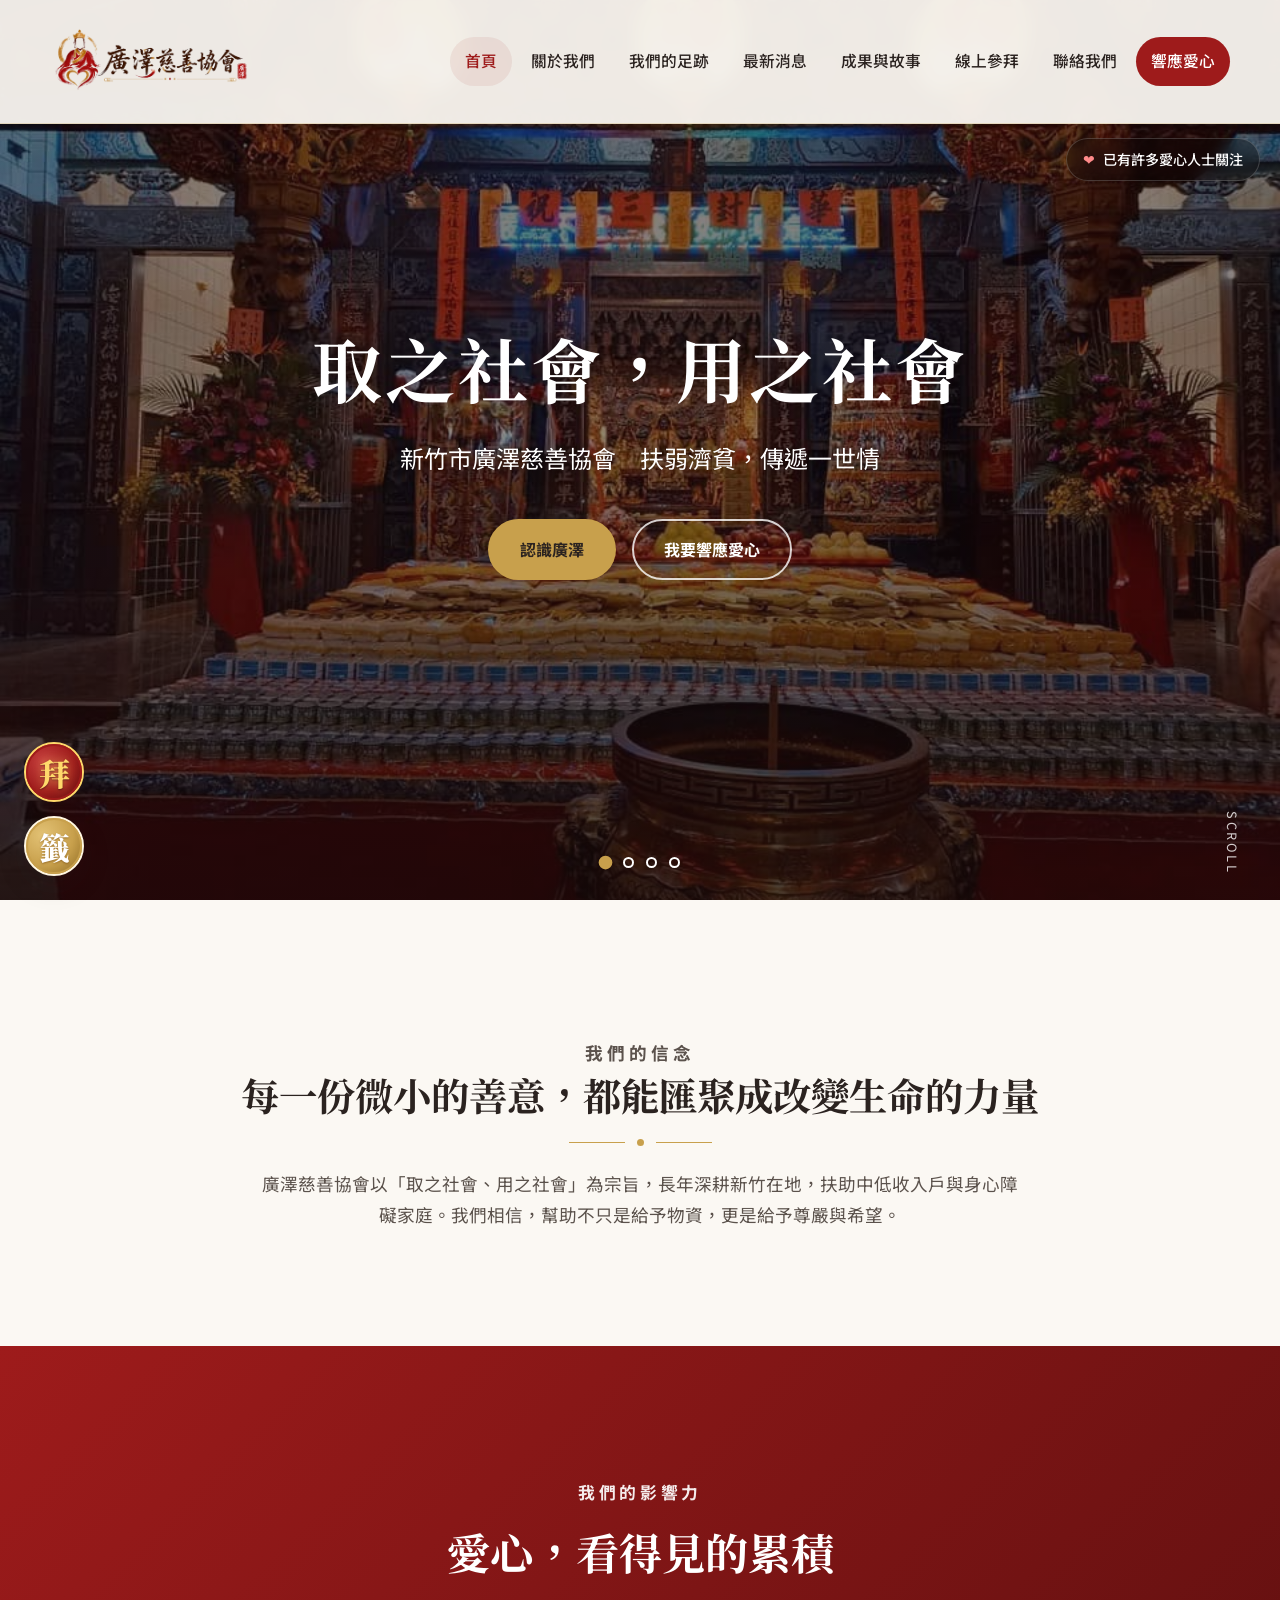
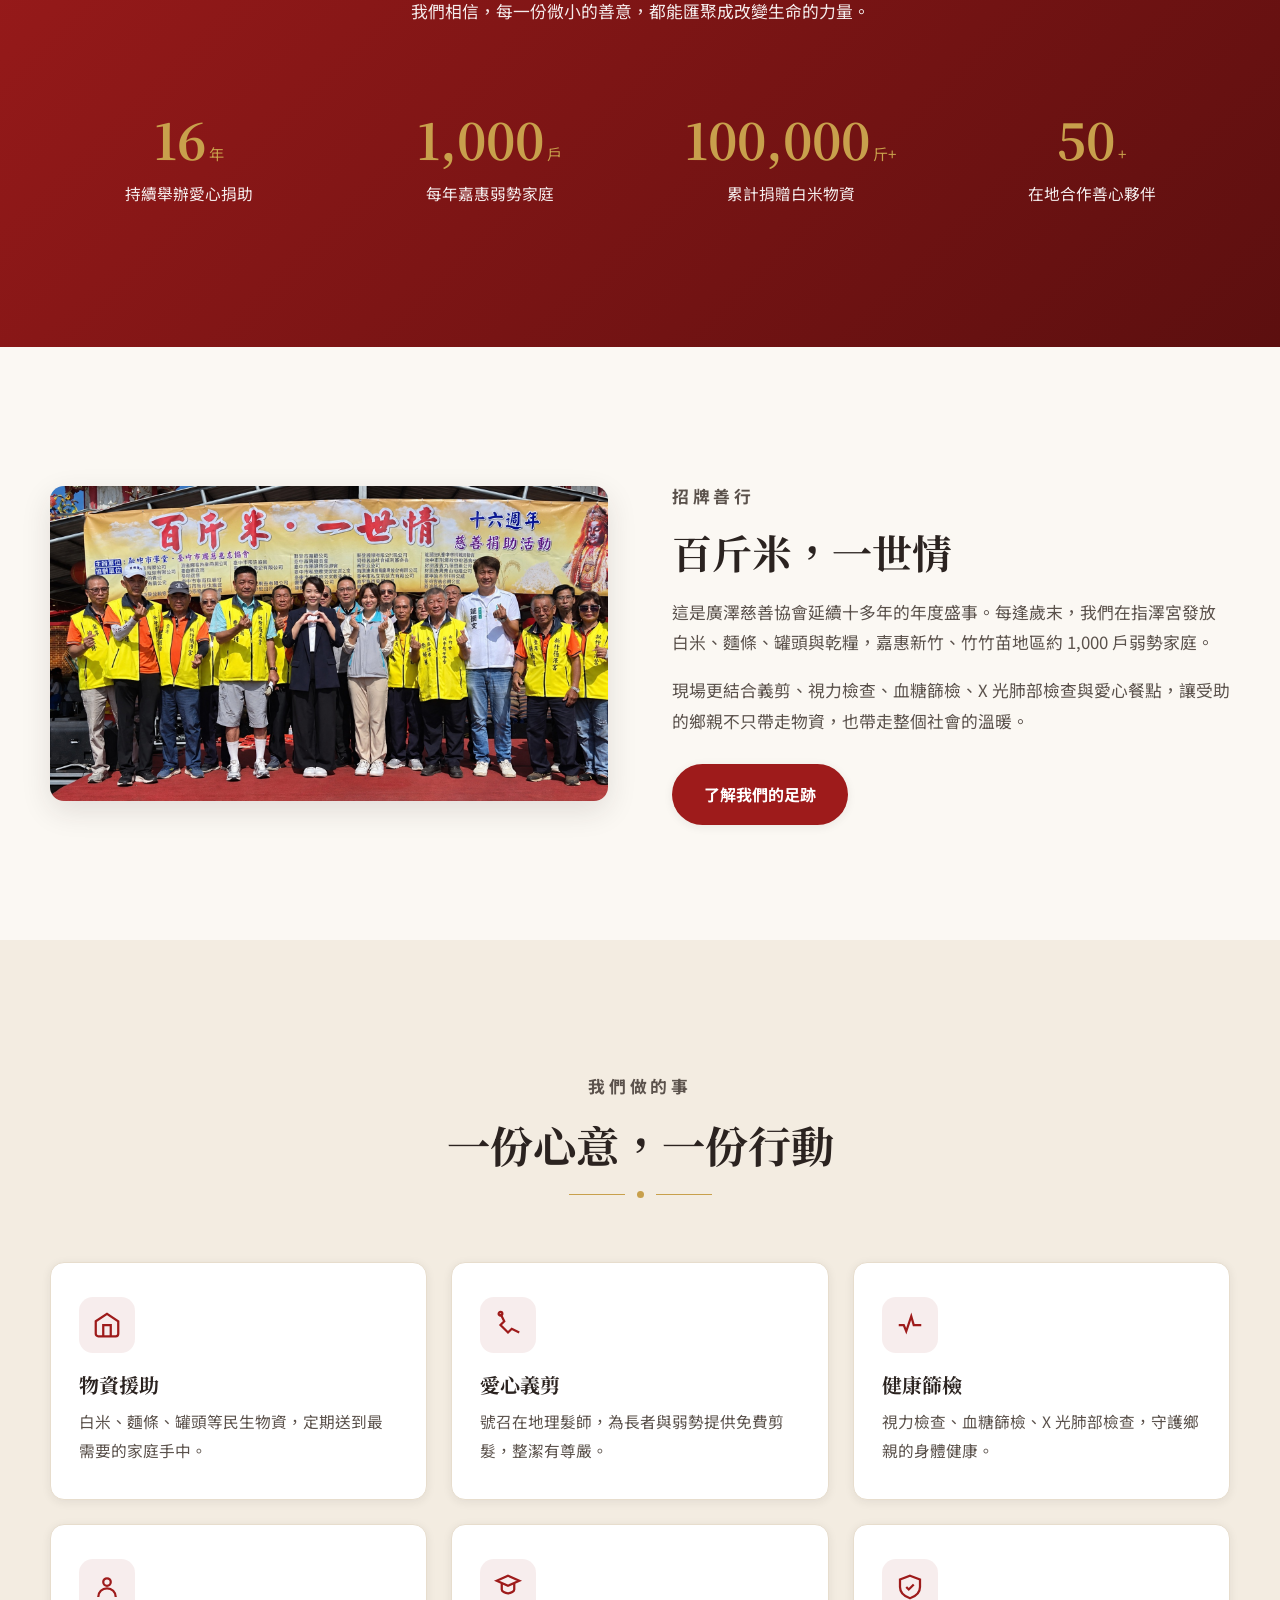
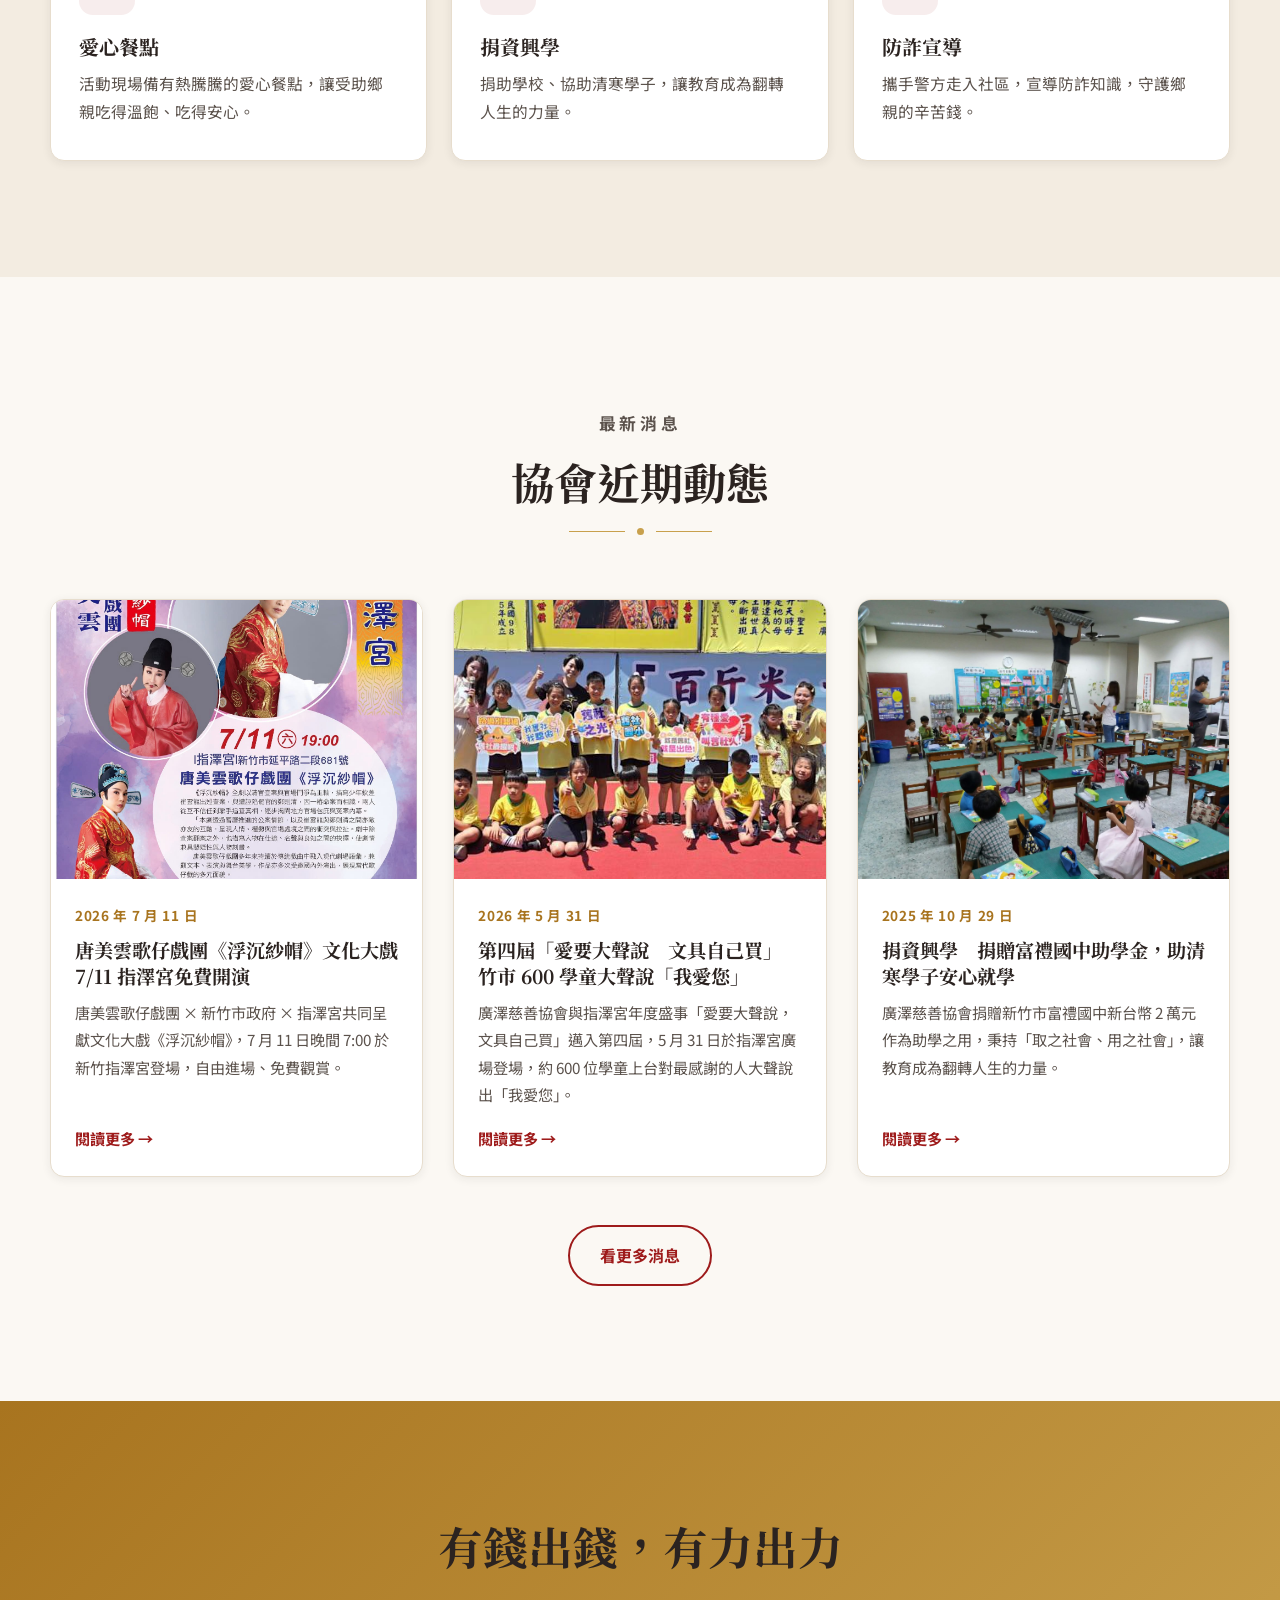
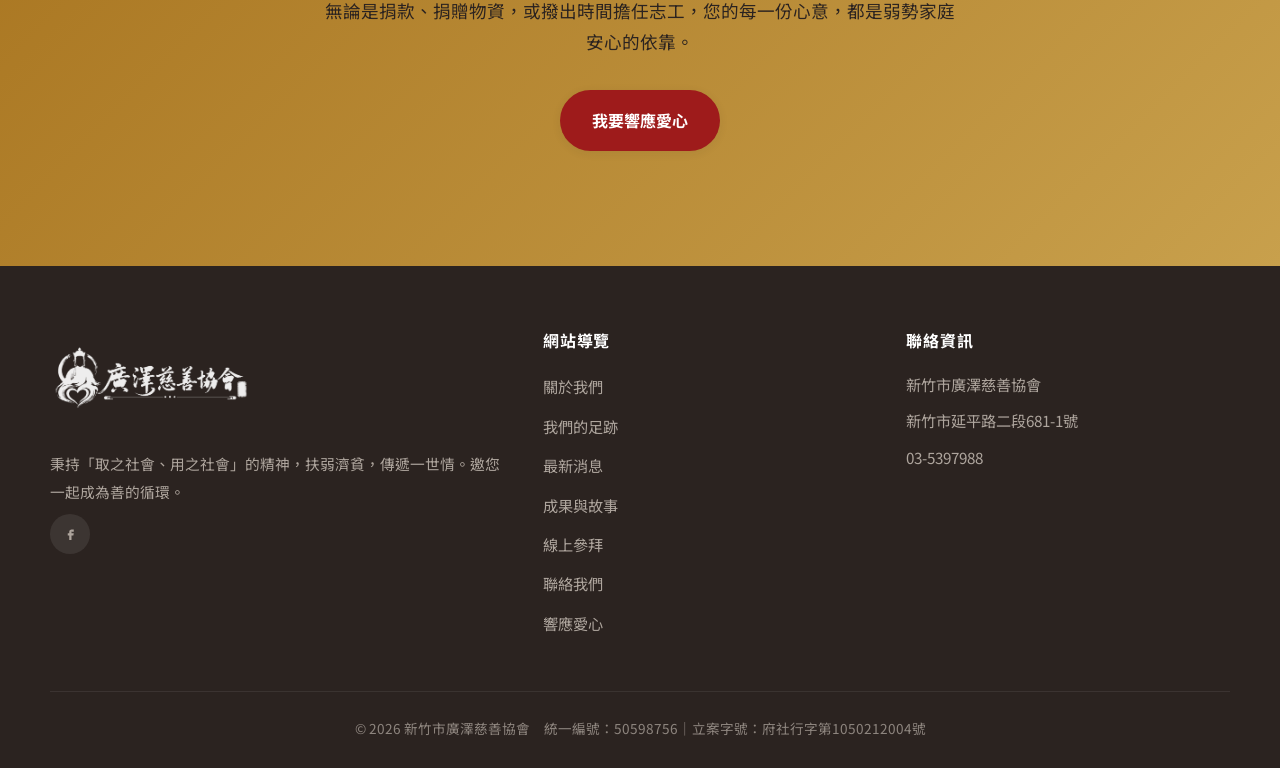
==== public/index.html @ 051241bd "build: cache-bust styles.css across all pages Append ?v=20260602b to force browsers to fetch fresh C" ====
<!DOCTYPE html>
<html lang="zh-Hant">
<head>
  <meta charset="UTF-8" />
  <meta name="viewport" content="width=device-width, initial-scale=1" />
  <title>新竹市廣澤慈善協會｜取之社會，用之社會</title>
  <meta name="description" content="新竹市廣澤慈善協會秉持「取之社會、用之社會」精神，連續多年舉辦「百斤米一世情」愛心捐助，扶弱濟貧，每年嘉惠竹竹苗約 1,000 戶弱勢家庭。" />
  <meta property="og:title" content="新竹市廣澤慈善協會" />
  <meta property="og:description" content="取之社會，用之社會。扶弱濟貧，傳遞一世情。" />
  <meta property="og:type" content="website" />
  <link rel="preconnect" href="https://fonts.googleapis.com" />
  <link rel="preconnect" href="https://fonts.gstatic.com" crossorigin />
  <link href="https://fonts.googleapis.com/css2?family=Noto+Sans+TC:wght@400;500;700&family=Noto+Serif+TC:wght@500;700;900&display=swap" rel="stylesheet" />
  <link rel="stylesheet" href="assets/css/styles.css?v=20260602b" />
  <link rel="icon" href="assets/img/logo.jpg" />
</head>
<body class="has-hero">
  <header id="site-header"></header>

  <!-- Hero carousel -->
  <section class="hero">
    <div class="hero__slides" id="hero-slides"></div>
    <div class="hero__content" id="hero-content">
      <h1>取之社會，用之社會</h1>
      <p>新竹市廣澤慈善協會　扶弱濟貧，傳遞一世情</p>
      <div class="hero__actions">
        <a class="btn btn--gold" href="about.html">認識廣澤</a>
        <a class="btn btn--ghost" href="get-involved.html">我要響應愛心</a>
      </div>
    </div>
    <div class="hero__dots" id="hero-dots"></div>
    <div class="hero__scroll">SCROLL</div>
    <div class="hero__visitor" id="hero-visitor" hidden>
      <span class="hero__visitor__icon">❤</span>
      <span id="hero-visitor-text">已有許多愛心人士關注</span>
    </div>
  </section>

  <!-- Upcoming events (auto-hidden when none) -->
  <section class="section section--cream2" id="events-section" style="display:none">
    <div class="container">
      <div class="section__head">
        <p class="eyebrow">活動預告</p>
        <h2>即將舉辦的活動</h2>
        <div class="divider"><span></span></div>
      </div>
      <div class="events-grid" id="events-list"></div>
    </div>
  </section>

  <!-- Mission -->
  <section class="section mission">
    <div class="container">
      <p class="eyebrow reveal">我們的信念</p>
      <h2 class="reveal">每一份微小的善意，都能匯聚成改變生命的力量</h2>
      <div class="divider reveal"><span></span></div>
      <p class="reveal">廣澤慈善協會以「取之社會、用之社會」為宗旨，長年深耕新竹在地，扶助中低收入戶與身心障礙家庭。我們相信，幫助不只是給予物資，更是給予尊嚴與希望。</p>
    </div>
  </section>

  <!-- Impact -->
  <section class="section impact">
    <div class="container">
      <div class="section__head">
        <p class="eyebrow">我們的影響力</p>
        <h2>愛心，看得見的累積</h2>
        <p id="impact-intro"></p>
      </div>
      <div class="stats-grid" id="impact-stats"></div>
    </div>
  </section>

  <!-- Feature: rice -->
  <section class="section">
    <div class="container">
      <div class="feature">
        <div class="feature__media reveal"><img src="assets/img/rice-cover.jpg" alt="百斤米一世情十六週年全體合影" /></div>
        <div class="feature__body reveal">
          <p class="eyebrow">招牌善行</p>
          <h2>百斤米，一世情</h2>
          <p>這是廣澤慈善協會延續十多年的年度盛事。每逢歲末，我們在指澤宮發放白米、麵條、罐頭與乾糧，嘉惠新竹、竹竹苗地區約 1,000 戶弱勢家庭。</p>
          <p>現場更結合義剪、視力檢查、血糖篩檢、X 光肺部檢查與愛心餐點，讓受助的鄉親不只帶走物資，也帶走整個社會的溫暖。</p>
          <a class="btn btn--primary" href="services.html">了解我們的足跡</a>
        </div>
      </div>
    </div>
  </section>

  <!-- Services -->
  <section class="section section--cream2">
    <div class="container">
      <div class="section__head">
        <p class="eyebrow">我們做的事</p>
        <h2>一份心意，一份行動</h2>
        <div class="divider"><span></span></div>
      </div>
      <div class="cards">
        <div class="card reveal">
          <div class="card__icon"><svg viewBox="0 0 24 24" fill="none" stroke="currentColor" stroke-width="1.8"><path d="M3 9l9-6 9 6v10a2 2 0 01-2 2H5a2 2 0 01-2-2z"/><path d="M9 21V12h6v9"/></svg></div>
          <h3>物資援助</h3>
          <p>白米、麵條、罐頭等民生物資，定期送到最需要的家庭手中。</p>
        </div>
        <div class="card reveal">
          <div class="card__icon"><svg viewBox="0 0 24 24" fill="none" stroke="currentColor" stroke-width="1.8"><path d="M6 3l3 6-3 3 6 6 3-3 6 3"/><circle cx="6" cy="3" r="1.5"/></svg></div>
          <h3>愛心義剪</h3>
          <p>號召在地理髮師，為長者與弱勢提供免費剪髮，整潔有尊嚴。</p>
        </div>
        <div class="card reveal">
          <div class="card__icon"><svg viewBox="0 0 24 24" fill="none" stroke="currentColor" stroke-width="1.8"><path d="M3 12h4l2 5 4-12 2 7h6"/></svg></div>
          <h3>健康篩檢</h3>
          <p>視力檢查、血糖篩檢、X 光肺部檢查，守護鄉親的身體健康。</p>
        </div>
        <div class="card reveal">
          <div class="card__icon"><svg viewBox="0 0 24 24" fill="none" stroke="currentColor" stroke-width="1.8"><circle cx="12" cy="8" r="3"/><path d="M5 20a7 7 0 0114 0"/></svg></div>
          <h3>愛心餐點</h3>
          <p>活動現場備有熱騰騰的愛心餐點，讓受助鄉親吃得溫飽、吃得安心。</p>
        </div>
        <div class="card reveal">
          <div class="card__icon"><svg viewBox="0 0 24 24" fill="none" stroke="currentColor" stroke-width="1.8"><path d="M3 7l9-4 9 4-9 4z"/><path d="M7 9v5c0 1.5 2.5 3 5 3s5-1.5 5-3V9"/></svg></div>
          <h3>捐資興學</h3>
          <p>捐助學校、協助清寒學子，讓教育成為翻轉人生的力量。</p>
        </div>
        <div class="card reveal">
          <div class="card__icon"><svg viewBox="0 0 24 24" fill="none" stroke="currentColor" stroke-width="1.8"><path d="M12 3l8 3v6c0 5-3.5 7.5-8 9-4.5-1.5-8-4-8-9V6z"/><path d="M9 12l2 2 4-4"/></svg></div>
          <h3>防詐宣導</h3>
          <p>攜手警方走入社區，宣導防詐知識，守護鄉親的辛苦錢。</p>
        </div>
      </div>
    </div>
  </section>

  <!-- Latest news -->
  <section class="section">
    <div class="container">
      <div class="section__head">
        <p class="eyebrow">最新消息</p>
        <h2>協會近期動態</h2>
        <div class="divider"><span></span></div>
      </div>
      <div class="news-grid" id="home-news"></div>
      <div style="text-align:center; margin-top:48px">
        <a class="btn btn--outline" href="news.html">看更多消息</a>
      </div>
    </div>
  </section>

  <!-- CTA -->
  <section class="section cta">
    <div class="container">
      <h2>有錢出錢，有力出力</h2>
      <p>無論是捐款、捐贈物資，或撥出時間擔任志工，您的每一份心意，都是弱勢家庭安心的依靠。</p>
      <a class="btn btn--primary" href="get-involved.html">我要響應愛心</a>
    </div>
  </section>

  <footer id="site-footer"></footer>
  <button class="to-top" aria-label="回到頂端">↑</button>
  <script src="assets/js/main.js"></script>
</body>
</html>
---- public/assets/css/styles.css ----
/* =========================================================
   新竹市廣澤慈善協會 — 全站樣式
   品牌色：朱紅 / 古金 / 墨黑 / 暖米白
   風格參考：charity: water（大圖、留白、強敘事、醒目 CTA）
   ========================================================= */

:root {
  --red: #9e1b1b;
  --red-dark: #7a1414;
  --red-deep: #5c0f0f;
  --gold: #c8a04c;
  --gold-dark: #a8741f;
  --ink: #2b2320;
  --ink-soft: #5b524c;
  --cream: #fbf8f3;
  --cream-2: #f3ece1;
  --white: #ffffff;
  --line: #e7ddcd;

  --shadow-sm: 0 2px 10px rgba(43, 35, 32, 0.08);
  --shadow-md: 0 10px 30px rgba(43, 35, 32, 0.12);
  --shadow-lg: 0 24px 60px rgba(43, 35, 32, 0.18);

  --serif: "Noto Serif TC", "Songti TC", serif;
  --sans: "Noto Sans TC", "PingFang TC", "Microsoft JhengHei", sans-serif;

  --maxw: 1180px;
  --radius: 14px;
  --nav-h: 124px;
}

/* ---------- Reset ---------- */
*, *::before, *::after { box-sizing: border-box; margin: 0; padding: 0; }
html { scroll-behavior: smooth; }
body {
  font-family: var(--sans);
  color: var(--ink);
  background: var(--cream);
  line-height: 1.8;
  -webkit-font-smoothing: antialiased;
  overflow-x: hidden;
}
img { max-width: 100%; display: block; }
a { color: inherit; text-decoration: none; }
ul { list-style: none; }
h1, h2, h3, h4 { font-family: var(--serif); font-weight: 700; line-height: 1.35; color: var(--ink); }
/* Force CJK bold to stay in Noto Sans TC family (avoid Windows fallback to MS JhengHei Bold) */
strong, b { font-family: inherit; font-weight: 700; }

/* ---------- Layout ---------- */
.container { width: min(100% - 48px, var(--maxw)); margin-inline: auto; }
.section { padding: clamp(64px, 9vw, 120px) 0; }
.section--cream2 { background: var(--cream-2); }
.section__head { text-align: center; max-width: 720px; margin: 0 auto clamp(40px, 6vw, 64px); }
.eyebrow {
  font-family: var(--sans);
  color: var(--red);
  font-weight: 700;
  letter-spacing: 0.22em;
  font-size: 0.82rem;
  margin-bottom: 14px;
}
.section__head h2 { font-size: clamp(1.8rem, 4vw, 2.7rem); }
.section__head p { color: var(--ink-soft); margin-top: 16px; font-size: 1.05rem; }

/* gold divider */
.divider { display: flex; align-items: center; justify-content: center; gap: 12px; margin: 18px auto 0; }
.divider::before, .divider::after { content: ""; height: 1px; width: 56px; background: var(--gold); }
.divider span { width: 7px; height: 7px; border-radius: 50%; background: var(--gold); }

/* ---------- Buttons ---------- */
.btn {
  display: inline-flex; align-items: center; gap: 8px;
  padding: 14px 30px; border-radius: 999px;
  font-family: var(--sans); font-weight: 700; font-size: 1rem;
  cursor: pointer; border: 2px solid transparent;
  transition: transform .2s ease, box-shadow .2s ease, background .2s ease, color .2s ease;
}
.btn--primary { background: var(--red); color: #fff; box-shadow: var(--shadow-sm); }
.btn--primary:hover { background: var(--red-dark); transform: translateY(-2px); box-shadow: var(--shadow-md); }
.btn--gold { background: var(--gold); color: var(--ink); }
.btn--gold:hover { background: var(--gold-dark); color: #fff; transform: translateY(-2px); }
.btn--ghost { background: transparent; color: #fff; border-color: rgba(255,255,255,.8); }
.btn--ghost:hover { background: #fff; color: var(--red); }
.btn--outline { background: transparent; color: var(--red); border-color: var(--red); }
.btn--outline:hover { background: var(--red); color: #fff; }

/* ---------- Header / Nav ---------- */
.header {
  position: fixed; inset: 0 0 auto 0; height: var(--nav-h); z-index: 1000;
  display: flex; align-items: center;
  background: rgba(251, 248, 243, .94);
  box-shadow: var(--shadow-sm);
  backdrop-filter: blur(8px);
  transition: box-shadow .3s ease;
  border-bottom: 1px solid rgba(200, 160, 76, .25);
}
.header__inner { width: min(100% - 48px, var(--maxw)); margin-inline: auto; display: flex; align-items: center; justify-content: space-between; }
.brand { display: flex; align-items: center; }
.brand img { height: 100px; width: auto; display: block; }

.nav { display: flex; align-items: center; gap: 4px; }
.nav a { padding: 10px 15px; border-radius: 999px; font-weight: 500; font-size: .98rem; color: var(--ink); transition: color .2s, background .2s; }
.nav a:hover, .nav a.active { color: var(--red); background: rgba(158,27,27,.08); }
.nav a.nav__cta { background: var(--red); color: #fff !important; }
.nav a.nav__cta:hover { background: var(--red-dark); }

.nav-toggle { display: none; flex-direction: column; gap: 5px; background: none; border: 0; cursor: pointer; padding: 8px; z-index: 1100; }
.nav-toggle span { width: 26px; height: 2px; background: var(--ink); border-radius: 2px; transition: .3s; }

/* ---------- Hero Carousel ---------- */
.hero { position: relative; height: 100vh; min-height: 600px; overflow: hidden; }
.hero__slides { position: absolute; inset: 0; }
.hero__slide {
  position: absolute; inset: 0; opacity: 0;
  background-size: cover; background-position: center;
  transition: opacity 1.4s ease, transform 7s ease;
  transform: scale(1.08);
}
.hero__slide.is-active { opacity: 1; transform: scale(1); z-index: 1; }
.hero__slide::after { content: ""; position: absolute; inset: 0; background: linear-gradient(180deg, rgba(22,9,9,.58) 0%, rgba(22,9,9,.46) 45%, rgba(22,9,9,.78) 100%); }
.hero__content {
  position: relative; z-index: 2; height: 100%;
  display: flex; flex-direction: column; align-items: center; justify-content: center;
  text-align: center; color: #fff; padding: 0 24px;
}
.hero__content h1 { font-size: clamp(2.2rem, 6vw, 4.4rem); color: #fff; text-shadow: 0 2px 24px rgba(0,0,0,.4); letter-spacing: .04em; }
.hero__content p { font-size: clamp(1.05rem, 2.4vw, 1.5rem); margin-top: 20px; max-width: 760px; text-shadow: 0 2px 14px rgba(0,0,0,.5); }
.hero__actions { margin-top: 40px; display: flex; gap: 16px; flex-wrap: wrap; justify-content: center; }
.hero__dots { position: absolute; bottom: 32px; left: 50%; transform: translateX(-50%); z-index: 3; display: flex; gap: 12px; }
.hero__dots button { width: 11px; height: 11px; border-radius: 50%; border: 2px solid #fff; background: transparent; cursor: pointer; transition: .3s; padding: 0; }
.hero__dots button.is-active { background: var(--gold); border-color: var(--gold); transform: scale(1.25); }
.hero__scroll { position: absolute; bottom: 26px; right: 36px; z-index: 3; color: #fff; font-size: .8rem; letter-spacing: .2em; writing-mode: vertical-rl; opacity: .8; animation: bob 2s infinite; }
.hero__visitor { position: absolute; top: calc(var(--nav-h) + 14px); right: 20px; z-index: 3; display: inline-flex; align-items: center; gap: 8px; padding: 8px 16px; border-radius: 999px; background: rgba(0,0,0,.32); backdrop-filter: blur(8px); color: #fff; font-size: .88rem; font-weight: 500; border: 1px solid rgba(255,255,255,.18); animation: fadeInVisitor .6s ease both; }
.hero__visitor__icon { color: #ff8a8a; animation: pulseHeart 1.4s infinite; display: inline-block; }
@keyframes pulseHeart { 0%, 100% { transform: scale(1); } 50% { transform: scale(1.18); } }
@keyframes fadeInVisitor { from { opacity: 0; transform: translateY(-6px); } to { opacity: 1; transform: none; } }
@media (max-width: 600px) {
  .hero__visitor { top: calc(var(--nav-h) + 8px); right: 12px; font-size: .76rem; padding: 6px 12px; }
}
@keyframes bob { 0%,100%{ transform: translateY(0);} 50%{ transform: translateY(8px);} }

/* ---------- Mission strip ---------- */
.mission { text-align: center; }
.mission .seal { width: 64px; margin: 0 auto 24px; }
.mission h2 { font-size: clamp(1.6rem, 3.4vw, 2.4rem); }
.mission p { max-width: 760px; margin: 22px auto 0; color: var(--ink-soft); font-size: 1.1rem; }

/* ---------- Impact stats ---------- */
.impact { background: linear-gradient(135deg, var(--red) 0%, var(--red-deep) 100%); color: #fff; }
.impact .eyebrow { color: var(--gold); }
.impact .section__head h2, .impact .mission p { color: #fff; }
.impact .section__head p { color: rgba(255,255,255,.92); }
.stats-grid { display: grid; grid-template-columns: repeat(4, 1fr); gap: 24px; margin-top: 12px; }
.stat { text-align: center; padding: 24px 12px; }
.stat > div:first-child { white-space: nowrap; }
.stat__num { font-family: var(--serif); font-size: clamp(1.9rem, 4.2vw, 3.1rem); font-weight: 700; color: var(--gold); line-height: 1; }
.stat__unit { font-size: .95rem; color: var(--gold); margin-left: 3px; }
.stat__label { margin-top: 12px; font-size: .98rem; opacity: .92; }

/* ---------- Feature (rice) ---------- */
.feature { display: grid; grid-template-columns: 1fr 1fr; gap: clamp(32px, 5vw, 72px); align-items: center; }
.feature__media img { border-radius: var(--radius); box-shadow: var(--shadow-md); width: 100%; }
.feature__body h2 { font-size: clamp(1.7rem, 3.6vw, 2.5rem); }
.feature__body p { color: var(--ink-soft); margin-top: 18px; font-size: 1.05rem; }
.feature__body .btn { margin-top: 28px; }
.feature--reverse .feature__media { order: 2; }

/* ---------- Service cards ---------- */
.cards { display: grid; grid-template-columns: repeat(3, 1fr); gap: 24px; }
@media (max-width: 900px) { .cards { grid-template-columns: repeat(2, 1fr); } }
@media (max-width: 560px) { .cards { grid-template-columns: 1fr; } }
.card {
  background: #fff; border-radius: var(--radius); padding: 34px 28px;
  box-shadow: var(--shadow-sm); border: 1px solid var(--line);
  transition: transform .25s ease, box-shadow .25s ease;
}
.card:hover { transform: translateY(-6px); box-shadow: var(--shadow-md); }
.card__icon { width: 56px; height: 56px; border-radius: 14px; background: rgba(158,27,27,.08); color: var(--red); display: grid; place-items: center; margin-bottom: 18px; }
.card__icon svg { width: 30px; height: 30px; }
.card h3 { font-size: 1.25rem; }
.card p { color: var(--ink-soft); margin-top: 10px; font-size: .98rem; }

/* ---------- News cards ---------- */
.news-grid { display: grid; grid-template-columns: repeat(auto-fill, minmax(300px, 1fr)); gap: 30px; }
.news-card { background: #fff; border-radius: var(--radius); overflow: hidden; box-shadow: var(--shadow-sm); border: 1px solid var(--line); transition: transform .25s, box-shadow .25s; display: flex; flex-direction: column; }
.news-card:hover { transform: translateY(-6px); box-shadow: var(--shadow-md); }
.news-card__img { aspect-ratio: 4/3; overflow: hidden; }
.news-card__img img { width: 100%; height: 100%; object-fit: cover; transition: transform .5s; }
.news-card:hover .news-card__img img { transform: scale(1.06); }
.news-card__body { padding: 24px; display: flex; flex-direction: column; flex: 1; }
.news-card__date { color: var(--gold-dark); font-size: .85rem; font-weight: 700; letter-spacing: .05em; }
.news-card__body h3 { font-size: 1.2rem; margin: 10px 0; }
.news-card__body p { color: var(--ink-soft); font-size: .95rem; flex: 1; }
.news-card__more { color: var(--red); font-weight: 700; margin-top: 16px; font-size: .95rem; }

/* ---------- Story cards ---------- */
.story-grid { display: grid; grid-template-columns: repeat(auto-fit, minmax(300px, 1fr)); gap: 30px; }
.story { background: #fff; border-radius: var(--radius); overflow: hidden; box-shadow: var(--shadow-sm); border: 1px solid var(--line); }
.story img { width: 100%; aspect-ratio: 4/3; object-fit: cover; }
.story__body { padding: 30px; }
.story__quote { font-family: var(--serif); font-size: 1.3rem; color: var(--red); line-height: 1.7; }
.story__body h3 { margin: 16px 0 10px; font-size: 1.15rem; }
.story__body p { color: var(--ink-soft); font-size: .98rem; }

/* ---------- CTA band ---------- */
.cta {
  background: linear-gradient(135deg, var(--gold-dark), var(--gold));
  color: var(--ink); text-align: center;
}
.cta h2 { font-size: clamp(1.8rem, 4vw, 2.8rem); }
.cta p { max-width: 640px; margin: 18px auto 32px; font-size: 1.1rem; }
.cta .btn--primary { background: var(--red); }
.cta .btn--primary:hover { background: var(--red-deep); }

/* ---------- Page hero (inner pages) ---------- */
.page-hero { padding: calc(var(--nav-h) + 32px) 0 42px; background: linear-gradient(135deg, var(--red) 0%, var(--red-deep) 100%); color: #fff; text-align: center; }
.page-hero h1 { color: #fff; font-size: clamp(1.95rem, 4.6vw, 2.8rem); }
.page-hero p { margin-top: 12px; opacity: .9; max-width: 680px; margin-inline: auto; font-size: 1rem; }
.page-hero .eyebrow { color: var(--gold); }

/* ---------- Rich content ---------- */
.prose { max-width: 780px; margin: 0 auto; }
.prose p { margin-bottom: 1.3em; color: var(--ink-soft); font-size: 1.05rem; }
.prose h3 { margin: 1.6em 0 .6em; color: var(--red); }
.lead { font-size: 1.2rem !important; color: var(--ink) !important; }

/* ---------- Values / about ---------- */
.values { display: grid; grid-template-columns: repeat(auto-fit, minmax(220px, 1fr)); gap: 24px; }
.value { text-align: center; padding: 30px; }
.value__num { font-family: var(--serif); font-size: 2.4rem; color: var(--gold); }
.value h3 { margin: 12px 0 8px; }
.value p { color: var(--ink-soft); font-size: .96rem; }

/* ---------- Contact ---------- */
.contact-grid { display: grid; grid-template-columns: 1fr 1fr; gap: 40px; align-items: start; }
.contact-list li { display: flex; gap: 16px; padding: 18px 0; border-bottom: 1px solid var(--line); }
.contact-list .ico { color: var(--red); flex-shrink: 0; margin-top: 3px; }
.contact-list strong { display: block; font-size: .85rem; color: var(--ink-soft); font-weight: 500; }
.contact-list span, .contact-list a { font-size: 1.1rem; font-weight: 700; color: var(--ink); }
.map-wrap { border-radius: var(--radius); overflow: hidden; box-shadow: var(--shadow-md); }
.map-wrap iframe { width: 100%; height: 420px; border: 0; display: block; }

/* ---------- Footer ---------- */
.footer { background: var(--ink); color: #cfc6bd; padding: 64px 0 28px; }
.footer__grid { display: grid; grid-template-columns: 1.4fr 1fr 1fr; gap: 40px; }
.footer__brand img { height: 100px; filter: brightness(0) invert(1); opacity: .92; margin-bottom: 20px; }
.footer__brand p { font-size: .92rem; line-height: 1.9; opacity: .8; }
.footer h4 { color: #fff; font-family: var(--sans); font-size: 1rem; margin-bottom: 16px; letter-spacing: .05em; }
.footer a { display: block; padding: 6px 0; font-size: .95rem; opacity: .8; transition: opacity .2s, color .2s; }
.footer a:hover { opacity: 1; color: var(--gold); }
.footer__bottom { border-top: 1px solid rgba(255,255,255,.12); margin-top: 48px; padding-top: 24px; text-align: center; font-size: .85rem; opacity: .6; }
.social { display: flex; gap: 12px; margin-top: 8px; }
.social a { width: 40px; height: 40px; border-radius: 50%; background: rgba(255,255,255,.1); display: grid; place-items: center; padding: 0; }
.social a:hover { background: var(--gold); color: var(--ink); }

/* ---------- Reveal animation ---------- */
.reveal { opacity: 0; transform: translateY(28px); transition: opacity .7s ease, transform .7s ease; }
.reveal.is-visible { opacity: 1; transform: none; }

/* ---------- Back to top ---------- */
.to-top { position: fixed; right: 24px; bottom: 24px; width: 46px; height: 46px; border-radius: 50%; background: var(--red); color: #fff; display: grid; place-items: center; box-shadow: var(--shadow-md); opacity: 0; pointer-events: none; transition: opacity .3s, transform .3s; border: 0; cursor: pointer; z-index: 900; }
.to-top.show { opacity: 1; pointer-events: auto; }
.to-top:hover { background: var(--red-dark); transform: translateY(-3px); }

/* ---------- Worship page ---------- */
.worship { display: grid; grid-template-columns: minmax(280px, 1fr) 1fr; gap: clamp(36px, 6vw, 80px); align-items: start; }
.worship__deity { position: relative; display: grid; place-items: center; padding: 20px; }
.worship__halo {
  position: absolute; inset: 0;
  background: radial-gradient(circle at 50% 40%, rgba(255,210,140,.7), rgba(200,160,76,.2) 35%, rgba(200,160,76,0) 65%);
  filter: blur(20px); pointer-events: none;
  animation: haloBreathe 4s infinite ease-in-out;
}
@keyframes haloBreathe { 0%, 100% { opacity: .55; transform: scale(1); } 50% { opacity: 1; transform: scale(1.08); } }

/* 飄動的金色光點 */
.worship__sparkles { position: absolute; inset: 0; pointer-events: none; }
.worship__sparkles span {
  position: absolute; width: 6px; height: 6px; border-radius: 50%;
  background: radial-gradient(circle, #fff6c8 0%, #fbc04a 60%, transparent 80%);
  box-shadow: 0 0 6px #fbc04a, 0 0 14px rgba(251,192,74,.6);
  opacity: 0;
  animation: sparkleFloat 4.5s infinite ease-in-out;
}
.worship__sparkles span:nth-child(1) { top: 12%; left: 8%; animation-delay: 0s; }
.worship__sparkles span:nth-child(2) { top: 22%; right: 10%; animation-delay: .5s; }
.worship__sparkles span:nth-child(3) { top: 38%; left: 4%; animation-delay: 1s; width: 4px; height: 4px; }
.worship__sparkles span:nth-child(4) { top: 50%; right: 6%; animation-delay: 1.5s; }
.worship__sparkles span:nth-child(5) { top: 62%; left: 12%; animation-delay: 2s; width: 5px; height: 5px; }
.worship__sparkles span:nth-child(6) { top: 75%; right: 16%; animation-delay: 2.5s; }
.worship__sparkles span:nth-child(7) { top: 8%; left: 50%; animation-delay: 3s; width: 4px; height: 4px; }
.worship__sparkles span:nth-child(8) { top: 88%; left: 42%; animation-delay: 3.5s; }
.worship__sparkles span:nth-child(9) { top: 30%; left: 95%; animation-delay: 1.8s; width: 5px; height: 5px; }
.worship__sparkles span:nth-child(10) { top: 70%; left: 90%; animation-delay: 3.2s; }
@keyframes sparkleFloat {
  0%, 100% { opacity: 0; transform: translateY(0) scale(.5); }
  40%, 60% { opacity: 1; transform: translateY(-15px) scale(1); }
}

/* 蓮花花瓣（合十後降下） */
.worship__petals { position: absolute; inset: 0; pointer-events: none; overflow: hidden; }
.worship__petals span {
  position: absolute; top: -8%; font-size: 1.6rem;
  animation: petalFall linear forwards;
  filter: drop-shadow(0 2px 4px rgba(158,27,27,.3));
}
@keyframes petalFall {
  to { transform: translateY(calc(100vh)) rotate(720deg); opacity: 0; }
}

.worship__deity img {
  position: relative; max-width: 460px; width: 100%; border-radius: 22px;
  box-shadow: var(--shadow-lg); z-index: 1; cursor: pointer;
  animation: deityFloat 6s infinite ease-in-out;
  transition: box-shadow .5s, transform .4s, filter .4s;
}
.worship__deity img:hover {
  transform: scale(1.025);
  filter: brightness(1.08) saturate(1.1);
  box-shadow: 0 0 30px rgba(251,192,74,.55), 0 0 60px rgba(251,192,74,.25), var(--shadow-lg);
}
.worship__deity img:active { transform: scale(.98); }
.worship__deity.praying img {
  box-shadow: 0 0 36px rgba(251,192,74,.85), 0 0 72px rgba(251,192,74,.45), var(--shadow-lg);
  transform: scale(1.04);
  animation-play-state: paused;
}
@keyframes deityFloat { 0%, 100% { transform: translateY(0); } 50% { transform: translateY(-10px); } }

/* 點擊神尊：光環漣漪 */
.worship__ripple {
  position: absolute; border: 3px solid var(--gold);
  border-radius: 22px; pointer-events: none; opacity: 0; z-index: 2;
  animation: rippleOut 1.2s ease-out forwards;
}
@keyframes rippleOut { 0% { opacity: 1; transform: scale(1); } 100% { opacity: 0; transform: scale(1.5); } }

/* 點擊神尊：書法字飛升 */
.worship__charfly {
  position: absolute; font-family: var(--serif); font-size: 2.2rem; font-weight: 900;
  color: #ffd96b; text-shadow: 0 0 8px rgba(251,192,74,.8), 0 1px 4px rgba(0,0,0,.4);
  pointer-events: none; z-index: 3; opacity: 0;
  animation: charFly 1.6s ease-out forwards;
}
@keyframes charFly {
  0% { opacity: 0; transform: translate(-50%, 0) scale(.6); }
  20% { opacity: 1; transform: translate(-50%, -20px) scale(1.1); }
  100% { opacity: 0; transform: translate(-50%, -120px) scale(1.3); }
}

/* 表單欄位 focus 動畫 */
.worship__form input:focus, .worship__form select:focus, .worship__form textarea:focus {
  box-shadow: 0 0 0 3px rgba(200,160,76,.15);
  border-color: var(--gold);
}

/* 合十按鈕 hover：emoji 跳動 */
.worship__btn { transition: transform .25s ease, box-shadow .3s ease; }
.worship__btn:hover:not(:disabled) { transform: translateY(-2px); box-shadow: 0 8px 20px rgba(158,27,27,.35); }
.worship__btn:hover:not(:disabled)::first-letter { display: inline-block; animation: prayHand .7s infinite; }
@keyframes prayHand { 0%, 100% { transform: translateY(0); } 50% { transform: translateY(-4px) scale(1.1); } }
.worship__incense { position: absolute; bottom: -8px; left: 50%; transform: translateX(-50%); display: flex; gap: 22px; opacity: 0; transition: opacity .8s; pointer-events: none; }
.worship__incense.lit { opacity: 1; }
.worship__incense span { display: block; width: 3px; height: 90px; background: linear-gradient(to top, #6a3a14 0%, #a85e1d 30%, #ffb066 70%, #fff4d0 95%); border-radius: 1.5px; position: relative; }
.worship__incense span::after { content: ""; position: absolute; top: -28px; left: 50%; transform: translateX(-50%); width: 14px; height: 24px; background: radial-gradient(ellipse, rgba(255,225,180,.85), rgba(255,225,180,0) 70%); filter: blur(6px); animation: smoke 3s infinite ease-out; }
.worship__incense span:nth-child(2)::after { animation-delay: .6s; }
.worship__incense span:nth-child(3)::after { animation-delay: 1.2s; }
@keyframes smoke { 0% { opacity: .85; transform: translate(-50%, 0) scale(.6); } 100% { opacity: 0; transform: translate(calc(-50% + 12px), -60px) scale(1.6); } }

.worship__panel h2 { font-size: clamp(1.6rem, 3.4vw, 2.1rem); margin-bottom: 8px; }
.worship__hint { color: var(--ink-soft); margin-bottom: 22px; }
.worship__form label { display: block; font-size: .85rem; font-weight: 700; color: var(--ink-soft); margin-bottom: 14px; }
.worship__form input, .worship__form select, .worship__form textarea { width: 100%; margin-top: 6px; padding: 11px 14px; border: 1px solid var(--line); border-radius: 10px; background: #fff; font-family: inherit; font-size: 1rem; color: var(--ink); }
.worship__form input:focus, .worship__form select:focus, .worship__form textarea:focus { outline: 2px solid var(--gold); border-color: transparent; }
.worship__form textarea { resize: vertical; min-height: 92px; }
.worship__btn { width: 100%; padding: 14px; font-size: 1.05rem; }
.worship__btn.done { background: var(--gold); color: var(--ink); pointer-events: none; }
.worship__btn.done::before { content: "✓ "; }
.worship__count { margin-top: 14px; font-size: .92rem; color: var(--gold-dark); font-weight: 700; text-align: center; }

@media (max-width: 800px) { .worship { grid-template-columns: 1fr; } .worship__deity img { max-width: 360px; } }

/* ---------- 書法風格浮動圈圈（全站皆顯示，左下角） ---------- */
/* 位置：左下角，堆疊在「近期活動」圈圈上方（避免重疊） */
.worship-floats { position: fixed; left: 24px; bottom: 100px; z-index: 970; display: flex; flex-direction: column; gap: 14px; align-items: flex-start; pointer-events: none; }
.worship-float { pointer-events: auto; }
/* 若無近期活動圈圈，可貼底；用 :has 動態調整 */
body:not(:has(.upcoming)) .worship-floats { bottom: 24px; }
.worship-float { display: flex; align-items: center; gap: 0; background: transparent; border: 0; cursor: pointer; padding: 0; font-family: inherit; }
.worship-float__icon {
  width: 60px; height: 60px; border-radius: 50%;
  display: grid; place-items: center;
  position: relative; flex-shrink: 0;
  box-shadow: var(--shadow-md);
  transition: transform .2s ease;
}
.worship-float__char { font-family: var(--serif); font-size: 1.95rem; font-weight: 900; line-height: 1; letter-spacing: -.02em; transform: translateY(1px); }
.worship-float--pray .worship-float__icon {
  background: radial-gradient(circle at 30% 30%, #c33b3b 0%, #9e1b1b 55%, #5c0f0f 100%);
  border: 2px solid #ffd96b;
}
.worship-float--pray .worship-float__char { color: #ffd96b; text-shadow: 0 1px 2px rgba(0,0,0,.4), 0 0 12px rgba(255,217,107,.6); }
.worship-float--oracle .worship-float__icon {
  background: radial-gradient(circle at 30% 30%, #e3c275 0%, #c8a04c 55%, #8a6620 100%);
  border: 2px solid #fff7e2;
}
.worship-float--oracle .worship-float__char { color: #fff; text-shadow: 0 1px 2px rgba(122,77,18,.6); }

/* 脈動光圈（單環、跟大聲公一致） */
.worship-float__icon::before {
  content: ""; position: absolute; inset: 0; border-radius: 50%;
  border: 2px solid currentColor;
  animation: pulseRing 2s infinite;
}
.worship-float--pray .worship-float__icon::before { color: var(--red); }
.worship-float--oracle .worship-float__icon::before { color: var(--gold); }

/* 標籤（hover 才展開） */
.worship-float__label {
  background: #fff; color: var(--ink); font-size: .92rem; font-weight: 700;
  height: 38px; line-height: 38px; align-self: center;
  border-radius: 999px;
  max-width: 0; padding: 0; border: 0; opacity: 0;
  overflow: hidden; white-space: nowrap;
  transform: translateX(-14px);
  transition: max-width .35s ease, padding .35s ease, opacity .2s ease;
  box-shadow: var(--shadow-sm);
}
.worship-float:hover .worship-float__label { max-width: 130px; padding: 0 22px 0 22px; opacity: 1; }
.worship-float:hover .worship-float__icon { transform: scale(1.06); }
.worship-float:active .worship-float__icon { transform: scale(.96); }

@keyframes pulseRing { 0% { opacity: .7; transform: scale(1); } 100% { opacity: 0; transform: scale(1.7); } }

@media (max-width: 600px) {
  .worship-floats { left: 14px; bottom: 90px; gap: 10px; }
  body:not(:has(.upcoming)) .worship-floats { bottom: 18px; }
  .worship-float__icon { width: 56px; height: 56px; }
  .worship-float__char { font-size: 1.7rem; }
}

/* ---------- 擲筊問事＋籤詩（神廳沉浸區） ---------- */
/* 用 wrapper 統一背景，避免兩個 section 之間深淺交接 */
.temple-wrap { position: relative; background: #1a0808; overflow: hidden; }
.temple-wrap__bg {
  position: absolute; inset: 0; pointer-events: none; z-index: 0;
  background:
    radial-gradient(ellipse at 50% 22%, rgba(251,192,74,.18), transparent 65%),
    linear-gradient(180deg, rgba(10,4,4,.78) 0%, rgba(10,4,4,.78) 100%),
    url("../img/temple-bg.jpg") center 28% / cover;
}
.temple-wrap .toss-section { background: transparent !important; overflow: visible; }
.toss-section { position: relative; color: #fff; }
.toss-bg[hidden] { display: none; }
.toss-section .section__head h2 { color: #fff; text-shadow: 0 2px 18px rgba(0,0,0,.55); }
.toss-section .section__head p { color: rgba(255,255,255,.85); }
.toss-section .section__head .eyebrow { color: var(--gold); }
.toss-section .divider::before, .toss-section .divider::after { background: var(--gold); }
.toss-section .divider span { background: var(--gold); }

.toss { position: relative; max-width: 620px; margin: 0 auto; text-align: center; }
.toss__stage {
  position: relative; display: flex; justify-content: center; align-items: flex-end; gap: 16px;
  height: 320px; margin: 30px auto 24px; perspective: 1200px;
}

/* 紅筊（飽滿半月形，加大） */
.toss__poe { width: 140px; height: 240px; position: relative; transform-style: preserve-3d; transition: transform .2s; }
.poe__inner { position: absolute; inset: 0; transform-style: preserve-3d; }
.poe__face {
  position: absolute; inset: 0;
  backface-visibility: hidden;
}
.poe__face img { width: 100%; height: 100%; display: block; object-fit: contain; filter: drop-shadow(0 4px 6px rgba(0,0,0,.45)); }
/* 反面翻過去 */
.poe__face--back { transform: rotateY(180deg); }
/* 右邊聖筊水平鏡像（兩個合在一起像滿月） */
.poe--right .poe__face img { transform: scaleX(-1); }
.poe__shadow {
  position: absolute; bottom: -14px; left: 50%; transform: translateX(-50%);
  width: 130px; height: 22px; border-radius: 50%;
  background: radial-gradient(ellipse, rgba(0,0,0,.55) 0%, rgba(0,0,0,0) 70%);
  filter: blur(4px);
}

/* 初始：兩筊靠攏直立（雙手合握的姿態） */
.poe--left .poe__inner { transform: rotateZ(8deg); }
.poe--right .poe__inner { transform: rotateZ(-8deg); }

/* 擲筊動畫：飛起、翻轉、落下（更流暢） */
.toss__poe.tossing { animation: poeToss 1.9s cubic-bezier(.32, .04, .29, 1) forwards; }
.poe--left.tossing  { --tx: -80px; --rotz: -420deg; }
.poe--right.tossing { --tx:  80px; --rotz:  420deg; animation-delay: .05s; }
@keyframes poeToss {
  0%   { transform: translate(0, 0) rotateZ(0); }
  18%  { transform: translate(calc(var(--tx) * .25), -170px) rotateZ(calc(var(--rotz) * .25)); }
  38%  { transform: translate(calc(var(--tx) * .55), -280px) rotateZ(calc(var(--rotz) * .55)); }
  60%  { transform: translate(calc(var(--tx) * .82), -210px) rotateZ(calc(var(--rotz) * .82)); }
  82%  { transform: translate(calc(var(--tx) * .96), -50px) rotateZ(calc(var(--rotz) * .96)); }
  92%  { transform: translate(var(--tx), 10px) rotateZ(var(--rotz)); }
  100% { transform: translate(var(--tx), 0) rotateZ(var(--rotz)); }
}
/* 翻轉 - 結束時的正反面 */
.toss__poe.tossing .poe__inner { animation: poeFlip 1.9s cubic-bezier(.4, .1, .3, 1) forwards; }
.toss__poe.tossing[data-final="yang"] .poe__inner { --final-y: 0deg; }
.toss__poe.tossing[data-final="yin"] .poe__inner { --final-y: 180deg; }
@keyframes poeFlip {
  0% { transform: rotateY(0); }
  100% { transform: rotateY(var(--final-y, 720deg)); }
}
/* 影子隨高度變化 */
.toss__poe.tossing ~ .poe__shadow, .toss__poe.tossing .poe__shadow { animation: shadowFade 1.9s ease-in-out forwards; }
.poe__shadow { transition: opacity .3s, transform .3s; }
@keyframes shadowFade {
  0%, 100% { opacity: 1; transform: translateX(-50%) scale(1); }
  35% { opacity: .25; transform: translateX(-50%) scale(.5); }
}

/* 擲筊按鈕（書法字） */
.toss__btn {
  background: linear-gradient(135deg, #b2221c, #7a1414);
  color: #ffd96b; border: 2px solid #ffd96b;
  padding: 14px 36px; border-radius: 999px;
  font-family: var(--serif); font-size: 1.4rem; font-weight: 900;
  letter-spacing: .6em; padding-right: calc(36px - .6em);
  box-shadow: 0 6px 20px rgba(0,0,0,.4), inset 0 0 12px rgba(255,217,107,.2);
  transition: transform .2s, box-shadow .3s;
  position: relative;
}
.toss__btn:hover:not(:disabled) { transform: translateY(-2px); box-shadow: 0 10px 25px rgba(178,34,28,.5), inset 0 0 16px rgba(255,217,107,.3); }
.toss__btn:disabled { opacity: .6; cursor: not-allowed; }

/* 擲筊結果 */
.toss__result {
  margin-top: 36px; padding: 28px 30px; position: relative; z-index: 1;
  background: rgba(26,8,8,.7); border: 1px solid var(--gold); border-radius: 16px;
  backdrop-filter: blur(10px); animation: tossResultIn .6s ease both;
  text-align: center;
}
@keyframes tossResultIn { from { opacity: 0; transform: translateY(20px); } to { opacity: 1; transform: none; } }
.toss__result__halo {
  position: absolute; inset: -2px; border-radius: 16px; pointer-events: none;
  background: radial-gradient(circle at 50% 0%, rgba(251,192,74,.35), transparent 60%);
  opacity: 0; transition: opacity .6s;
}
.toss__result.is-yang .toss__result__halo { opacity: 1; }
.toss__result__eyebrow { display: inline-block; font-size: .8rem; font-weight: 700; letter-spacing: .25em; color: var(--gold); margin-bottom: 8px; }
.toss__result h3 { font-family: var(--serif); color: #ffd96b; font-size: 2rem; margin-bottom: 12px; text-shadow: 0 0 12px rgba(251,192,74,.4); }
.toss__result.is-laugh h3 { color: #ffb8a0; }
.toss__result.is-yin h3 { color: #d8c5a8; }
.toss__result p { color: rgba(255,255,255,.92); font-size: 1.05rem; line-height: 1.9; margin-bottom: 18px; }

@media (max-width: 600px) {
  .toss__stage { height: 220px; gap: 8px; }
  .toss__poe { width: 70px; height: 140px; }
  .poe__shadow { width: 68px; }
  .toss__btn { font-size: 1.2rem; padding: 12px 28px; }
  .toss__result h3 { font-size: 1.6rem; }
}

/* ---------- 古卷軸（今日籤詩）---------- */
.oracle { max-width: 640px; margin: 0 auto; perspective: 1500px; }
.scroll { display: flex; flex-direction: column; align-items: center; }

/* 抽籤前的占位 */
.scroll__placeholder { background: rgba(0,0,0,.42); border: 1px solid var(--gold); border-radius: 14px; padding: 44px 32px; text-align: center; backdrop-filter: blur(10px); max-width: 520px; margin: 0 auto; }
.scroll__big { font-family: var(--serif); font-size: 1.6rem; color: var(--gold); font-weight: 700; letter-spacing: .18em; }
.scroll__hint { color: rgba(255,255,255,.78); font-size: .98rem; margin-top: 12px; }

/* 卷軸主體 */
.scroll__container { display: flex; flex-direction: column; align-items: center; }

/* 卷軸木軸 */
.scroll__rod {
  width: 320px; max-width: 88vw; height: 22px; position: relative; z-index: 3;
  background: linear-gradient(180deg, #c89a4e 0%, #8a5a1f 30%, #6a420f 50%, #8a5a1f 70%, #c89a4e 100%);
  border-radius: 11px; box-shadow: 0 4px 14px rgba(0,0,0,.5), inset 0 0 4px rgba(0,0,0,.3);
}
.scroll__rod::before, .scroll__rod::after {
  content: ""; position: absolute; top: -10px; width: 38px; height: 42px;
  border-radius: 12px 14px 14px 12px;
  background: radial-gradient(ellipse at 35% 30%, #e0b56b 0%, #a0721f 55%, #5a380a 100%);
  box-shadow: 0 3px 8px rgba(0,0,0,.55), inset -3px 0 4px rgba(0,0,0,.3);
}
.scroll__rod::before { left: -26px; }
.scroll__rod::after  { right: -26px; }

/* 紙張面板 — 展開動畫 */
.scroll__paper {
  width: 320px; max-width: 88vw;
  background:
    repeating-linear-gradient(180deg, transparent 0 28px, rgba(120,80,30,.05) 28px 29px),
    radial-gradient(ellipse at 50% 0%, rgba(220,180,120,.35), transparent 70%),
    linear-gradient(180deg, #f9eccd 0%, #f5e1b9 50%, #efd4a3 100%);
  box-shadow:
    inset 6px 0 12px rgba(140,90,40,.18),
    inset -6px 0 12px rgba(140,90,40,.18),
    inset 0 4px 8px rgba(140,90,40,.12),
    inset 0 -4px 8px rgba(140,90,40,.12);
  position: relative;
  max-height: 0; overflow: hidden;
  transition: max-height 1.4s cubic-bezier(.32, .04, .29, 1), padding 1.4s cubic-bezier(.32, .04, .29, 1);
  padding: 0 28px;
}
.scroll.is-open .scroll__paper { max-height: 1200px; padding: 36px 32px; }

/* 紙張左右邊緣的舊感 */
.scroll__paper::before, .scroll__paper::after {
  content: ""; position: absolute; top: 0; bottom: 0; width: 4px;
  background: linear-gradient(90deg, rgba(140,90,40,.45), transparent);
}
.scroll__paper::before { left: 0; }
.scroll__paper::after { right: 0; transform: scaleX(-1); }

/* 紙上的內容 */
.oracle__content { animation: scrollContentIn 1.6s cubic-bezier(.32, .04, .29, 1) both; text-align: center; }
.scroll.is-open .oracle__content { animation-delay: .4s; }
@keyframes scrollContentIn { 0%, 30% { opacity: 0; transform: translateY(-12px); } 100% { opacity: 1; transform: none; } }
.oracle__no { font-family: var(--serif); font-size: 1.1rem; color: var(--red); font-weight: 700; letter-spacing: .12em; margin-bottom: 4px; }
.scroll__paper h3 { font-family: var(--serif); font-size: clamp(1.7rem, 3.6vw, 2.3rem); color: var(--ink); margin-bottom: 8px; }
.oracle__divider { display: flex; align-items: center; justify-content: center; gap: 10px; margin: 16px auto; }
.oracle__divider::before, .oracle__divider::after { content: ""; width: 36px; height: 1px; background: rgba(140,90,40,.55); }
.oracle__divider span { width: 6px; height: 6px; border-radius: 50%; background: rgba(140,90,40,.7); }
.oracle__verse { font-family: var(--serif); font-size: 1.1rem; line-height: 2.2; color: var(--ink); white-space: pre-wrap; margin: 0; letter-spacing: .04em; }
.oracle__modern { color: var(--ink-soft); font-size: .96rem; line-height: 1.9; margin-top: 12px; padding: 0 4px; }
.oracle__hint { color: var(--gold-dark); font-size: .85rem; font-weight: 700; margin-top: 10px; }

@media (max-width: 600px) { .scroll__rod { width: 280px; } .scroll__paper { width: 280px; } .scroll__big { font-size: 1.35rem; } }

/* ---------- Service categories (services page) ---------- */
.cat { background: #fff; border: 1px solid var(--line); border-left: 5px solid var(--gold); border-radius: 14px; padding: 28px 30px; margin-bottom: 26px; box-shadow: var(--shadow-sm); }
.cat__head { display: flex; align-items: flex-start; gap: 18px; margin-bottom: 14px; }
.cat__icon { width: 60px; height: 60px; border-radius: 50%; background: rgba(158,27,27,.08); display: grid; place-items: center; font-size: 1.9rem; flex-shrink: 0; }
.cat__heading { flex: 1; min-width: 0; }
.cat__heading h3 { font-family: var(--serif); font-size: 1.4rem; color: var(--ink); margin-bottom: 4px; line-height: 1.35; }
.cat__sub { font-size: .9rem; color: var(--gold-dark); font-weight: 700; letter-spacing: .03em; }
.cat__count { flex-shrink: 0; font-size: .82rem; font-weight: 700; color: #fff; background: var(--red); border-radius: 999px; padding: 5px 14px; align-self: flex-start; }
.cat__desc { color: var(--ink-soft); font-size: .98rem; margin-bottom: 18px; padding-left: 78px; }
.cat__items { display: flex; flex-direction: column; border-top: 1px solid var(--line); }
.cat__item { display: flex; align-items: center; gap: 14px; padding: 14px 6px; border-bottom: 1px dashed var(--line); color: var(--ink); transition: background .2s, padding .2s; }
.cat__item:last-child { border-bottom: 0; }
.cat__item:hover { background: rgba(200,160,76,.08); padding-left: 14px; }
.cat__date { flex-shrink: 0; font-size: .82rem; font-weight: 700; color: var(--gold-dark); width: 110px; }
.cat__title { flex: 1; font-size: .98rem; font-weight: 500; }
.cat__item:hover .cat__title { color: var(--red); }
.cat__arrow { flex-shrink: 0; color: var(--red); font-weight: 700; opacity: 0; transition: opacity .2s, transform .2s; }
.cat__item:hover .cat__arrow { opacity: 1; transform: translateX(4px); }
@media (max-width: 600px) {
  .cat { padding: 22px 18px; }
  .cat__icon { width: 50px; height: 50px; font-size: 1.5rem; }
  .cat__head { gap: 14px; }
  .cat__heading h3 { font-size: 1.15rem; }
  .cat__desc { padding-left: 0; font-size: .92rem; }
  .cat__date { width: 88px; font-size: .76rem; }
  .cat__title { font-size: .9rem; }
  .cat__item { padding: 12px 4px; }
}

/* ---------- Upcoming events section ---------- */
.events-grid { display: grid; grid-template-columns: repeat(auto-fit, minmax(330px, 1fr)); gap: 24px; }
.event-card { display: flex; gap: 18px; background: #fff; border: 1px solid var(--line); border-left: 5px solid var(--gold); border-radius: 14px; padding: 22px 24px; box-shadow: var(--shadow-sm); transition: transform .25s, box-shadow .25s; text-align: left; }
.event-card:hover { transform: translateY(-4px); box-shadow: var(--shadow-md); }
.event-card__date { flex-shrink: 0; width: 60px; text-align: center; color: var(--red); padding-top: 2px; }
.event-card__month { font-size: .88rem; font-weight: 700; }
.event-card__day { font-family: var(--serif); font-size: 2.3rem; font-weight: 700; line-height: 1; }
.event-card__body { flex: 1; }
.event-card__body h3 { font-size: 1.2rem; margin-bottom: 8px; }
.event-card__meta { display: flex; flex-wrap: wrap; gap: 4px 16px; font-size: .88rem; color: var(--gold-dark); font-weight: 600; margin-bottom: 8px; }
.event-card__body p { font-size: .95rem; color: var(--ink-soft); margin-bottom: 12px; }
.event-card__link { font-size: .9rem; font-weight: 700; color: var(--red); }
@media (max-width: 600px) { .event-card { padding: 18px; gap: 14px; } .event-card__date { width: 50px; } .event-card__day { font-size: 2rem; } }

/* ---------- Upcoming event badge ---------- */
.upcoming { position: fixed; left: 24px; bottom: 24px; z-index: 950; display: flex; align-items: flex-end; gap: 12px; }
.upcoming__row { display: flex; align-items: center; position: relative; }
.upcoming__label {
  position: absolute; left: calc(100% + 10px); top: 50%;
  background: #fff; color: var(--ink); font-size: .92rem; font-weight: 700;
  padding: 9px 20px; border-radius: 999px;
  white-space: nowrap; box-shadow: var(--shadow-sm);
  opacity: 0; pointer-events: none;
  transform: translateY(-50%) translateX(-12px) scale(.88);
  transform-origin: left center;
  transition: opacity .25s ease, transform .25s ease;
}
.upcoming__row:hover .upcoming__label,
.upcoming__dot:focus-visible + .upcoming__label {
  opacity: 1;
  transform: translateY(-50%) translateX(0) scale(1);
}
.upcoming__dot {
  width: 60px; height: 60px; border-radius: 50%; flex-shrink: 0;
  background: var(--red); color: #fff; border: 0; cursor: pointer;
  display: grid; place-items: center; box-shadow: var(--shadow-md);
  position: relative; transition: transform .2s;
}
.upcoming__dot:hover { transform: scale(1.06); }
.upcoming__dot svg { width: 28px; height: 28px; }
.upcoming__dot::before {
  content: ""; position: absolute; inset: 0; border-radius: 50%;
  border: 2px solid var(--red); animation: upPulse 2s infinite;
}
@keyframes upPulse { 0% { transform: scale(1); opacity: .7; } 100% { transform: scale(1.7); opacity: 0; } }
.upcoming__badge { position: absolute; top: -4px; right: -4px; width: 16px; height: 16px; background: var(--gold); border: 2px solid #fff; border-radius: 50%; }

.upcoming__card {
  width: min(300px, calc(100vw - 110px)); background: #fff; border-radius: 14px;
  box-shadow: var(--shadow-lg); border: 1px solid var(--line); padding: 18px 18px 16px;
  transform-origin: bottom left; transition: opacity .25s ease, transform .25s ease;
}
.upcoming__card.hide { opacity: 0; transform: translateY(10px) scale(.96); pointer-events: none; visibility: hidden; }
.upcoming__eyebrow { display: inline-flex; align-items: center; gap: 6px; font-size: .72rem; font-weight: 700; letter-spacing: .12em; color: var(--red); margin-bottom: 8px; }
.upcoming__eyebrow .live { width: 8px; height: 8px; border-radius: 50%; background: var(--red); animation: blink 1.4s infinite; }
@keyframes blink { 50% { opacity: .3; } }
.upcoming__card h4 { font-family: var(--serif); font-size: 1.08rem; line-height: 1.45; margin-bottom: 6px; }
.upcoming__date { font-size: .82rem; color: var(--gold-dark); font-weight: 700; margin-bottom: 8px; }
.upcoming__card p { font-size: .86rem; color: var(--ink-soft); margin-bottom: 12px; }
.upcoming__card a.upcoming__link { display: inline-block; font-size: .85rem; font-weight: 700; color: var(--red); }
.upcoming__close { position: absolute; top: 8px; right: 10px; background: none; border: 0; font-size: 1.2rem; line-height: 1; color: var(--ink-soft); cursor: pointer; }
.upcoming__close:hover { color: var(--ink); }

@media (max-width: 600px) {
  .upcoming { left: 16px; bottom: 16px; }
  .upcoming__dot { width: 52px; height: 52px; }
}

/* ---------- Empty state ---------- */
.empty { text-align: center; color: var(--ink-soft); padding: 60px 20px; }

/* ---------- Responsive ---------- */
@media (max-width: 900px) {
  .stats-grid { grid-template-columns: repeat(2, 1fr); }
  .feature, .contact-grid { grid-template-columns: 1fr; }
  .feature--reverse .feature__media { order: 0; }
  .footer__grid { grid-template-columns: 1fr 1fr; }
}
@media (max-width: 760px) {
  .nav {
    position: fixed; top: 0; right: 0; bottom: 0; left: auto;
    height: 100vh; height: 100dvh;
    width: min(82%, 320px); z-index: 1050;
    background: var(--cream); flex-direction: column; align-items: stretch; justify-content: flex-start;
    padding: calc(var(--nav-h) + 20px) 24px 32px; gap: 6px; overflow-y: auto;
    transform: translateX(100%); transition: transform .3s ease; box-shadow: var(--shadow-lg);
  }
  .nav.open { transform: translateX(0); }
  .header:not(.is-solid) .nav a, .nav a { color: var(--ink) !important; text-shadow: none; background: none; }
  .nav a { padding: 14px 16px; border-bottom: 1px solid var(--line); border-radius: 0; }
  .nav a.nav__cta { margin: 14px 0 0; border-radius: 999px; text-align: center; background: var(--red); color: #fff !important; border-bottom: 0; padding: 14px 16px; font-weight: 700; }
  .nav a.nav__cta:hover { background: var(--red-dark); }
  .nav-toggle { display: flex; }
  .header { height: 92px; }
  .brand img { height: 72px; }
  .nav-toggle.open span:nth-child(1) { transform: translateY(7px) rotate(45deg); }
  .nav-toggle.open span:nth-child(2) { opacity: 0; }
  .nav-toggle.open span:nth-child(3) { transform: translateY(-7px) rotate(-45deg); }
  .header:not(.is-solid) .nav-toggle.open span { background: var(--ink); }
  body.nav-open { overflow: hidden; }
  .brand__name { display: none; }
  .footer__grid { grid-template-columns: 1fr; }
}
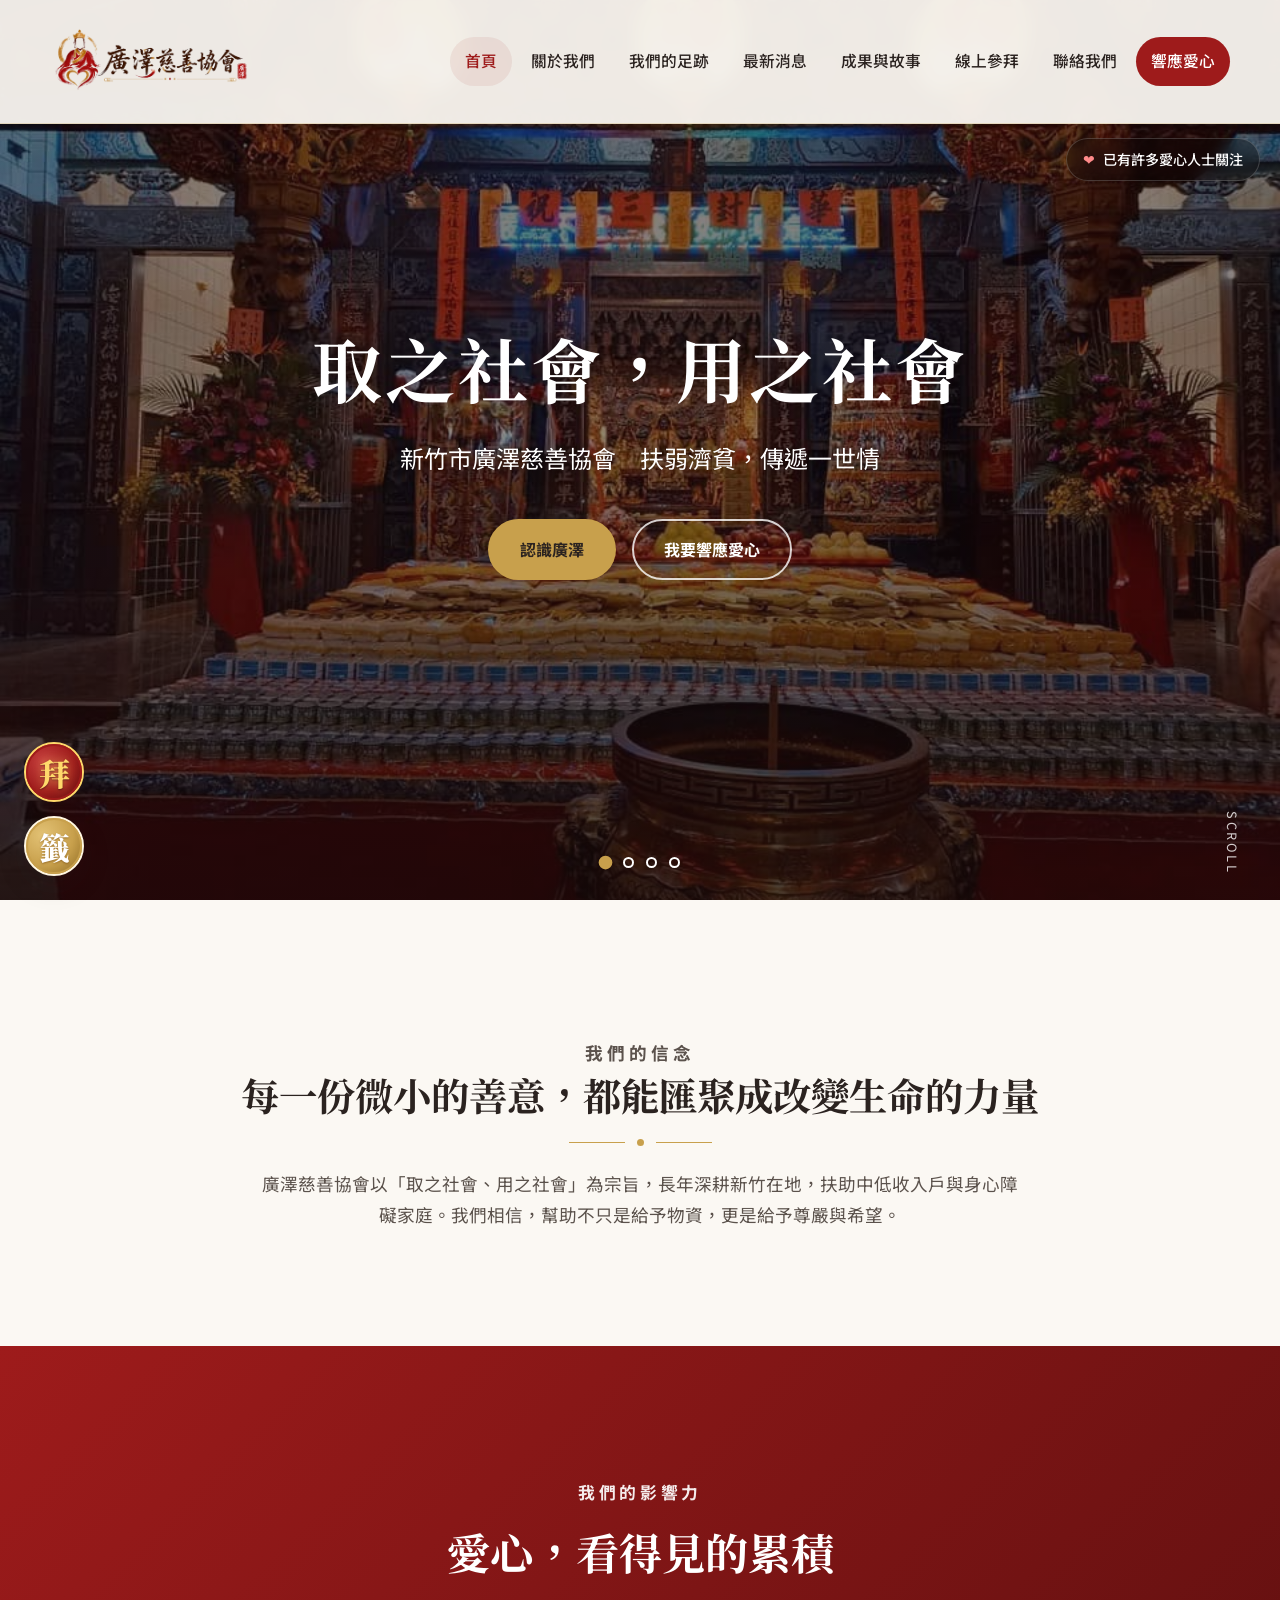
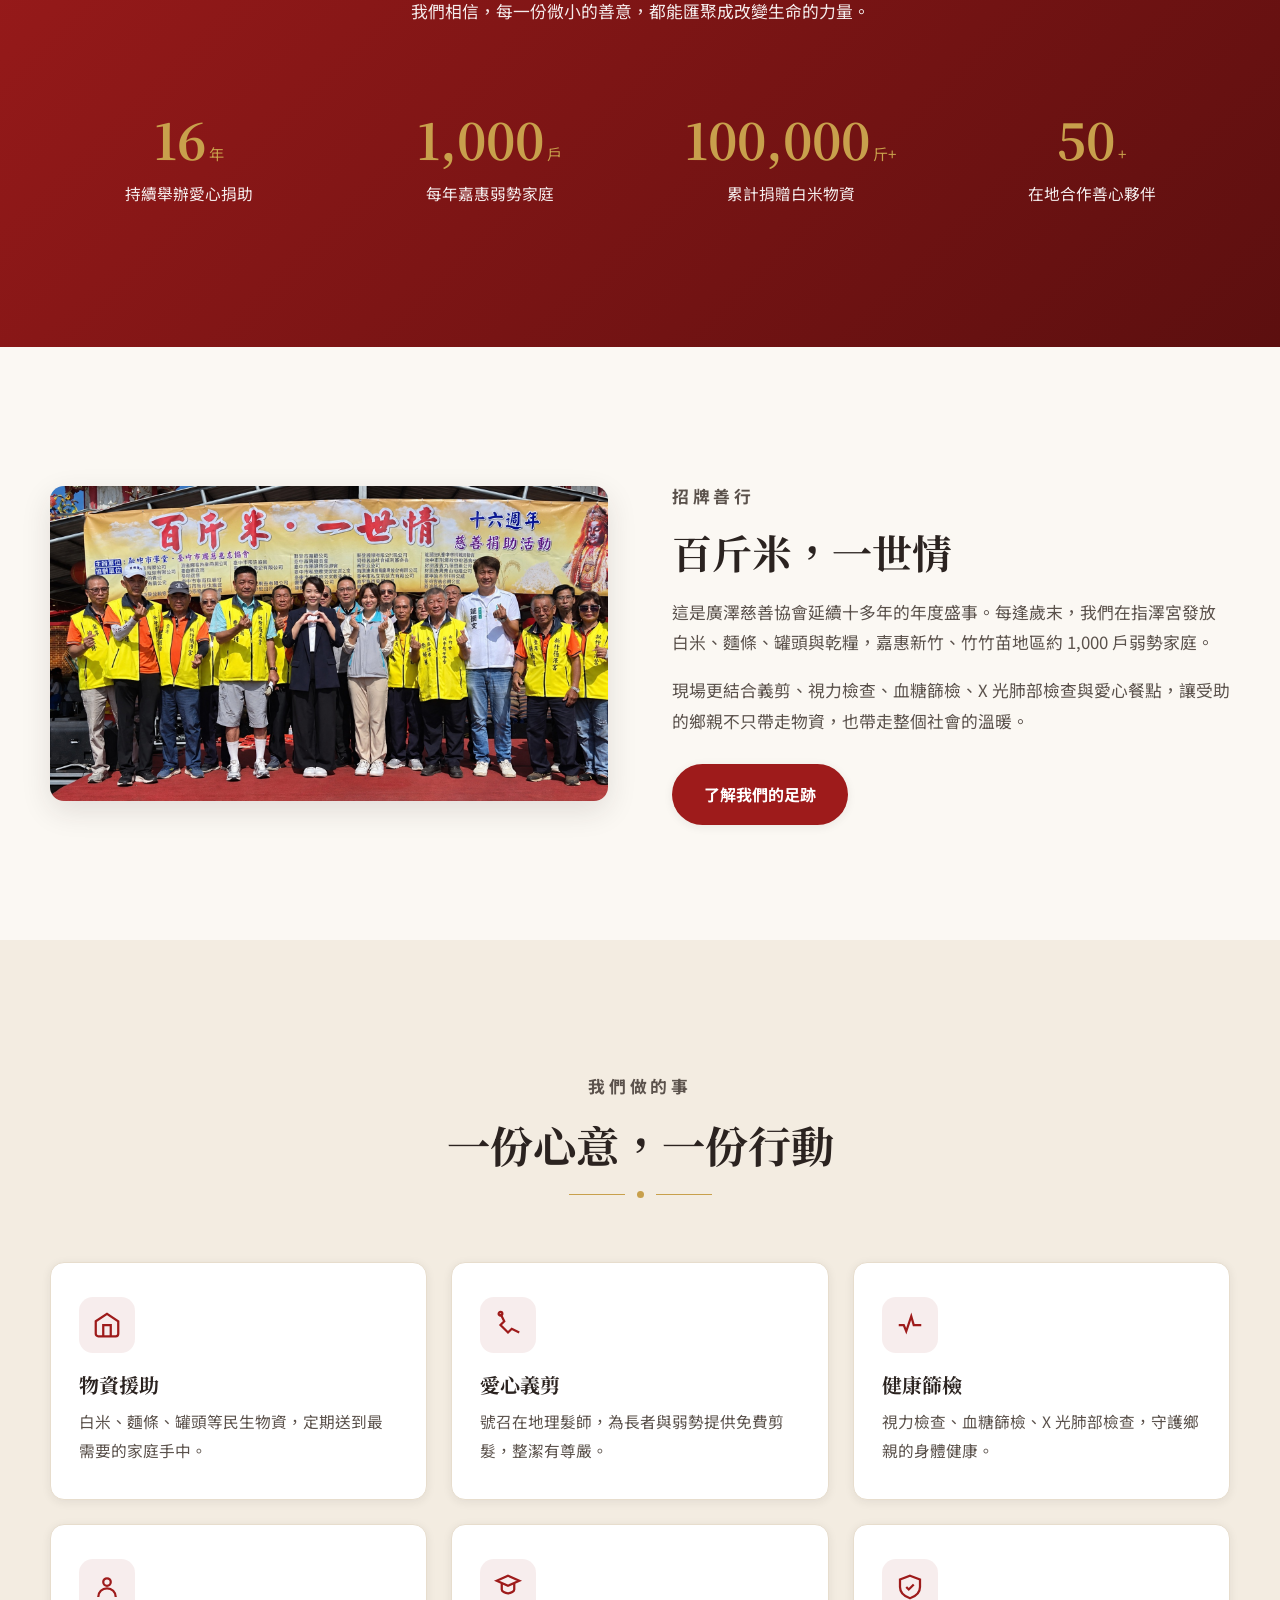
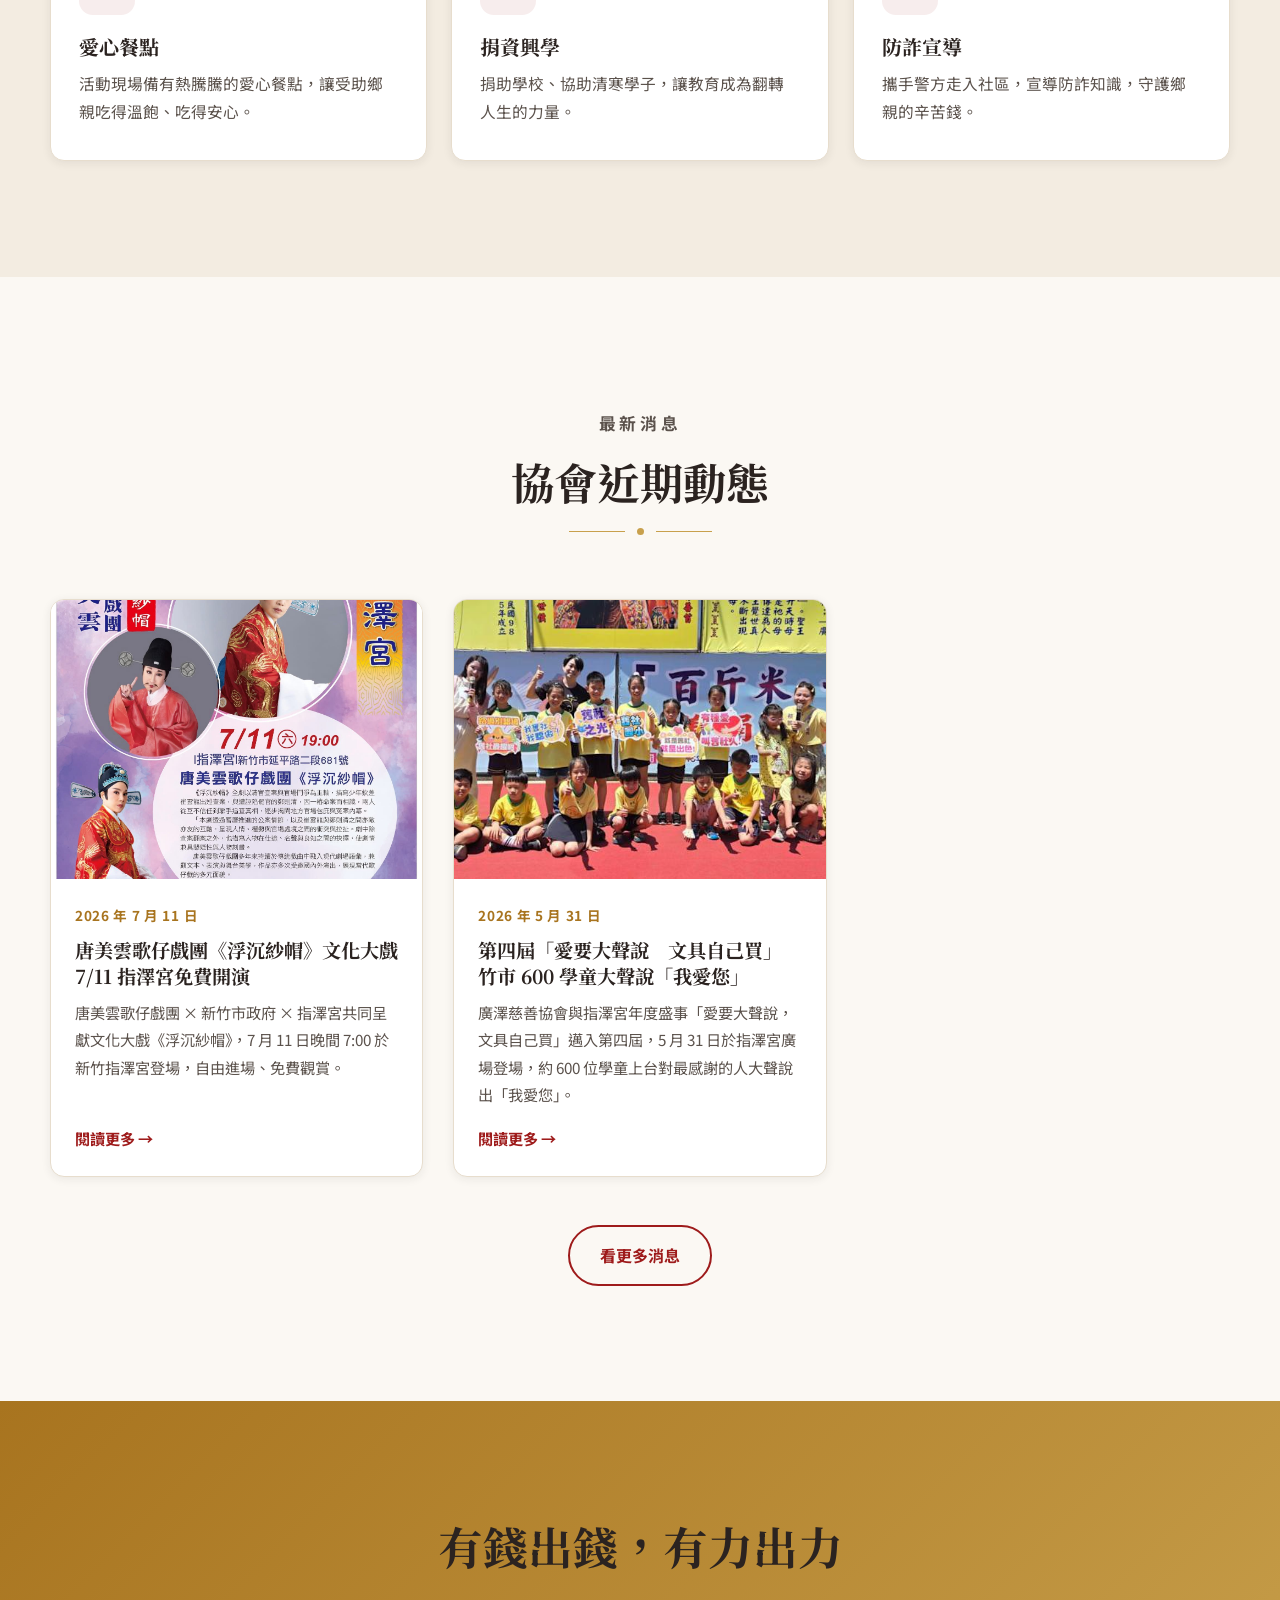
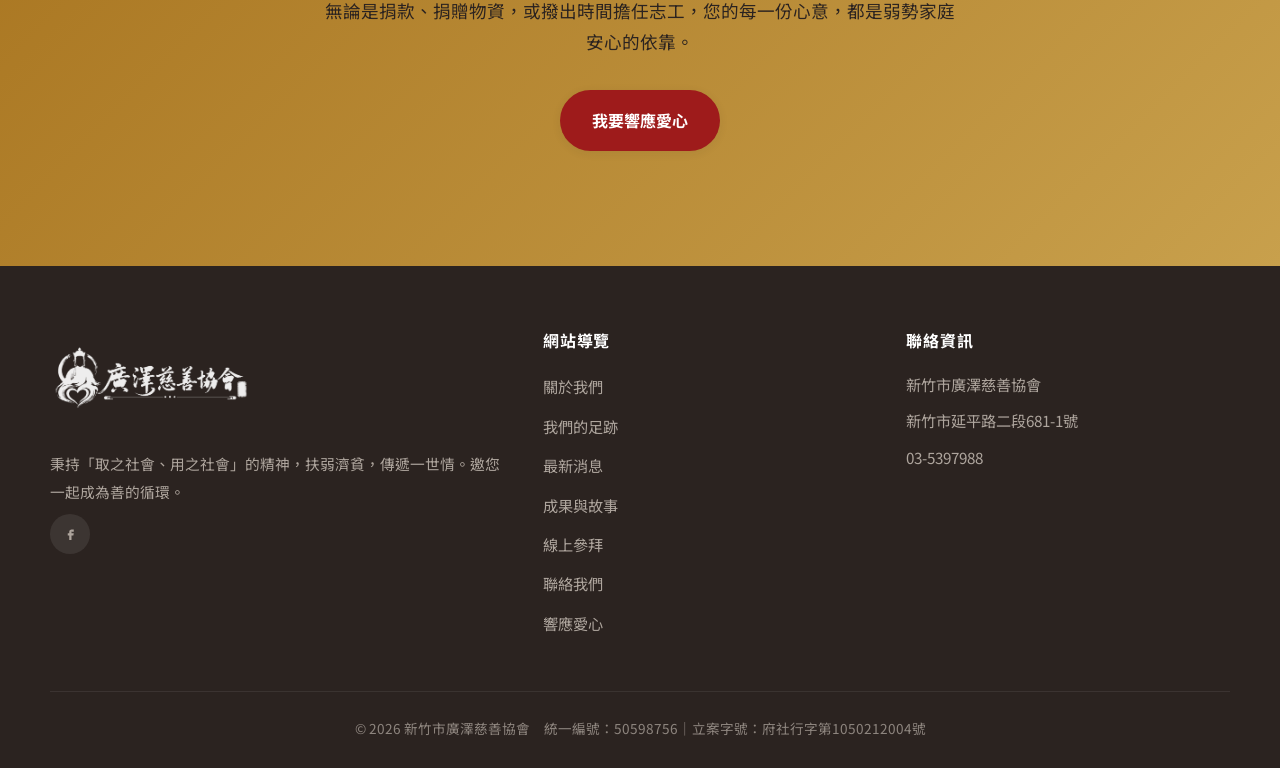
==== commit 0a34d7c3: "content(home): only show the 2 most recent news on homepage User asked to limit 協會近期動態 to 2 cards. S" ====
--- a/public/index.html
+++ b/public/index.html
@@ -11,7 +11,7 @@
   <link rel="preconnect" href="https://fonts.googleapis.com" />
   <link rel="preconnect" href="https://fonts.gstatic.com" crossorigin />
   <link href="https://fonts.googleapis.com/css2?family=Noto+Sans+TC:wght@400;500;700&family=Noto+Serif+TC:wght@500;700;900&display=swap" rel="stylesheet" />
-  <link rel="stylesheet" href="assets/css/styles.css?v=20260602b" />
+  <link rel="stylesheet" href="assets/css/styles.20260602.css" />
   <link rel="icon" href="assets/img/logo.jpg" />
 </head>
 <body class="has-hero">
@@ -155,6 +155,6 @@
 
   <footer id="site-footer"></footer>
   <button class="to-top" aria-label="回到頂端">↑</button>
-  <script src="assets/js/main.js"></script>
+  <script src="assets/js/main.20260602.js"></script>
 </body>
 </html>
--- a/public/assets/css/styles.20260602.css
+++ b/public/assets/css/styles.20260602.css
@@ -0,0 +1,767 @@
+/* =========================================================
+   新竹市廣澤慈善協會 — 全站樣式
+   品牌色：朱紅 / 古金 / 墨黑 / 暖米白
+   風格參考：charity: water（大圖、留白、強敘事、醒目 CTA）
+   ========================================================= */
+
+:root {
+  --red: #9e1b1b;
+  --red-dark: #7a1414;
+  --red-deep: #5c0f0f;
+  --gold: #c8a04c;
+  --gold-dark: #a8741f;
+  --ink: #2b2320;
+  --ink-soft: #5b524c;
+  --cream: #fbf8f3;
+  --cream-2: #f3ece1;
+  --white: #ffffff;
+  --line: #e7ddcd;
+
+  --shadow-sm: 0 2px 10px rgba(43, 35, 32, 0.08);
+  --shadow-md: 0 10px 30px rgba(43, 35, 32, 0.12);
+  --shadow-lg: 0 24px 60px rgba(43, 35, 32, 0.18);
+
+  --serif: "Noto Serif TC", "Songti TC", serif;
+  --sans: "Noto Sans TC", "PingFang TC", "Microsoft JhengHei", sans-serif;
+
+  --maxw: 1180px;
+  --radius: 14px;
+  --nav-h: 124px;
+}
+
+/* ---------- Reset ---------- */
+*, *::before, *::after { box-sizing: border-box; margin: 0; padding: 0; }
+html { scroll-behavior: smooth; }
+body {
+  font-family: var(--sans);
+  color: var(--ink);
+  background: var(--cream);
+  line-height: 1.8;
+  -webkit-font-smoothing: antialiased;
+  overflow-x: hidden;
+}
+img { max-width: 100%; display: block; }
+a { color: inherit; text-decoration: none; }
+ul { list-style: none; }
+h1, h2, h3, h4 { font-family: var(--serif); font-weight: 700; line-height: 1.35; color: var(--ink); }
+/* Force CJK bold to stay in Noto Sans TC family (avoid Windows fallback to MS JhengHei Bold) */
+strong, b { font-family: inherit; font-weight: 700; }
+
+/* ---------- Layout ---------- */
+.container { width: min(100% - 48px, var(--maxw)); margin-inline: auto; }
+.section { padding: clamp(64px, 9vw, 120px) 0; }
+.section--cream2 { background: var(--cream-2); }
+.section__head { text-align: center; max-width: 720px; margin: 0 auto clamp(40px, 6vw, 64px); }
+.eyebrow {
+  font-family: var(--sans);
+  color: var(--red);
+  font-weight: 700;
+  letter-spacing: 0.22em;
+  font-size: 0.82rem;
+  margin-bottom: 14px;
+}
+.section__head h2 { font-size: clamp(1.8rem, 4vw, 2.7rem); }
+.section__head p { color: var(--ink-soft); margin-top: 16px; font-size: 1.05rem; }
+
+/* gold divider */
+.divider { display: flex; align-items: center; justify-content: center; gap: 12px; margin: 18px auto 0; }
+.divider::before, .divider::after { content: ""; height: 1px; width: 56px; background: var(--gold); }
+.divider span { width: 7px; height: 7px; border-radius: 50%; background: var(--gold); }
+
+/* ---------- Buttons ---------- */
+.btn {
+  display: inline-flex; align-items: center; gap: 8px;
+  padding: 14px 30px; border-radius: 999px;
+  font-family: var(--sans); font-weight: 700; font-size: 1rem;
+  cursor: pointer; border: 2px solid transparent;
+  transition: transform .2s ease, box-shadow .2s ease, background .2s ease, color .2s ease;
+}
+.btn--primary { background: var(--red); color: #fff; box-shadow: var(--shadow-sm); }
+.btn--primary:hover { background: var(--red-dark); transform: translateY(-2px); box-shadow: var(--shadow-md); }
+.btn--gold { background: var(--gold); color: var(--ink); }
+.btn--gold:hover { background: var(--gold-dark); color: #fff; transform: translateY(-2px); }
+.btn--ghost { background: transparent; color: #fff; border-color: rgba(255,255,255,.8); }
+.btn--ghost:hover { background: #fff; color: var(--red); }
+.btn--outline { background: transparent; color: var(--red); border-color: var(--red); }
+.btn--outline:hover { background: var(--red); color: #fff; }
+
+/* ---------- Header / Nav ---------- */
+.header {
+  position: fixed; inset: 0 0 auto 0; height: var(--nav-h); z-index: 1000;
+  display: flex; align-items: center;
+  background: rgba(251, 248, 243, .94);
+  box-shadow: var(--shadow-sm);
+  backdrop-filter: blur(8px);
+  transition: box-shadow .3s ease;
+  border-bottom: 1px solid rgba(200, 160, 76, .25);
+}
+.header__inner { width: min(100% - 48px, var(--maxw)); margin-inline: auto; display: flex; align-items: center; justify-content: space-between; }
+.brand { display: flex; align-items: center; }
+.brand img { height: 100px; width: auto; display: block; }
+
+.nav { display: flex; align-items: center; gap: 4px; }
+.nav a { padding: 10px 15px; border-radius: 999px; font-weight: 500; font-size: .98rem; color: var(--ink); transition: color .2s, background .2s; }
+.nav a:hover, .nav a.active { color: var(--red); background: rgba(158,27,27,.08); }
+.nav a.nav__cta { background: var(--red); color: #fff !important; }
+.nav a.nav__cta:hover { background: var(--red-dark); }
+
+.nav-toggle { display: none; flex-direction: column; gap: 5px; background: none; border: 0; cursor: pointer; padding: 8px; z-index: 1100; }
+.nav-toggle span { width: 26px; height: 2px; background: var(--ink); border-radius: 2px; transition: .3s; }
+
+/* ---------- Hero Carousel ---------- */
+.hero { position: relative; height: 100vh; min-height: 600px; overflow: hidden; }
+.hero__slides { position: absolute; inset: 0; }
+.hero__slide {
+  position: absolute; inset: 0; opacity: 0;
+  background-size: cover; background-position: center;
+  transition: opacity 1.4s ease, transform 7s ease;
+  transform: scale(1.08);
+}
+.hero__slide.is-active { opacity: 1; transform: scale(1); z-index: 1; }
+.hero__slide::after { content: ""; position: absolute; inset: 0; background: linear-gradient(180deg, rgba(22,9,9,.58) 0%, rgba(22,9,9,.46) 45%, rgba(22,9,9,.78) 100%); }
+.hero__content {
+  position: relative; z-index: 2; height: 100%;
+  display: flex; flex-direction: column; align-items: center; justify-content: center;
+  text-align: center; color: #fff; padding: 0 24px;
+}
+.hero__content h1 { font-size: clamp(2.2rem, 6vw, 4.4rem); color: #fff; text-shadow: 0 2px 24px rgba(0,0,0,.4); letter-spacing: .04em; }
+.hero__content p { font-size: clamp(1.05rem, 2.4vw, 1.5rem); margin-top: 20px; max-width: 760px; text-shadow: 0 2px 14px rgba(0,0,0,.5); }
+.hero__actions { margin-top: 40px; display: flex; gap: 16px; flex-wrap: wrap; justify-content: center; }
+.hero__dots { position: absolute; bottom: 32px; left: 50%; transform: translateX(-50%); z-index: 3; display: flex; gap: 12px; }
+.hero__dots button { width: 11px; height: 11px; border-radius: 50%; border: 2px solid #fff; background: transparent; cursor: pointer; transition: .3s; padding: 0; }
+.hero__dots button.is-active { background: var(--gold); border-color: var(--gold); transform: scale(1.25); }
+.hero__scroll { position: absolute; bottom: 26px; right: 36px; z-index: 3; color: #fff; font-size: .8rem; letter-spacing: .2em; writing-mode: vertical-rl; opacity: .8; animation: bob 2s infinite; }
+.hero__visitor { position: absolute; top: calc(var(--nav-h) + 14px); right: 20px; z-index: 3; display: inline-flex; align-items: center; gap: 8px; padding: 8px 16px; border-radius: 999px; background: rgba(0,0,0,.32); backdrop-filter: blur(8px); color: #fff; font-size: .88rem; font-weight: 500; border: 1px solid rgba(255,255,255,.18); animation: fadeInVisitor .6s ease both; }
+.hero__visitor__icon { color: #ff8a8a; animation: pulseHeart 1.4s infinite; display: inline-block; }
+@keyframes pulseHeart { 0%, 100% { transform: scale(1); } 50% { transform: scale(1.18); } }
+@keyframes fadeInVisitor { from { opacity: 0; transform: translateY(-6px); } to { opacity: 1; transform: none; } }
+@media (max-width: 600px) {
+  .hero__visitor { top: calc(var(--nav-h) + 8px); right: 12px; font-size: .76rem; padding: 6px 12px; }
+}
+@keyframes bob { 0%,100%{ transform: translateY(0);} 50%{ transform: translateY(8px);} }
+
+/* ---------- Mission strip ---------- */
+.mission { text-align: center; }
+.mission .seal { width: 64px; margin: 0 auto 24px; }
+.mission h2 { font-size: clamp(1.6rem, 3.4vw, 2.4rem); }
+.mission p { max-width: 760px; margin: 22px auto 0; color: var(--ink-soft); font-size: 1.1rem; }
+
+/* ---------- Impact stats ---------- */
+.impact { background: linear-gradient(135deg, var(--red) 0%, var(--red-deep) 100%); color: #fff; }
+.impact .eyebrow { color: var(--gold); }
+.impact .section__head h2, .impact .mission p { color: #fff; }
+.impact .section__head p { color: rgba(255,255,255,.92); }
+.stats-grid { display: grid; grid-template-columns: repeat(4, 1fr); gap: 24px; margin-top: 12px; }
+.stat { text-align: center; padding: 24px 12px; }
+.stat > div:first-child { white-space: nowrap; }
+.stat__num { font-family: var(--serif); font-size: clamp(1.9rem, 4.2vw, 3.1rem); font-weight: 700; color: var(--gold); line-height: 1; }
+.stat__unit { font-size: .95rem; color: var(--gold); margin-left: 3px; }
+.stat__label { margin-top: 12px; font-size: .98rem; opacity: .92; }
+
+/* ---------- Feature (rice) ---------- */
+.feature { display: grid; grid-template-columns: 1fr 1fr; gap: clamp(32px, 5vw, 72px); align-items: center; }
+.feature__media img { border-radius: var(--radius); box-shadow: var(--shadow-md); width: 100%; }
+.feature__body h2 { font-size: clamp(1.7rem, 3.6vw, 2.5rem); }
+.feature__body p { color: var(--ink-soft); margin-top: 18px; font-size: 1.05rem; }
+.feature__body .btn { margin-top: 28px; }
+.feature--reverse .feature__media { order: 2; }
+
+/* ---------- Service cards ---------- */
+.cards { display: grid; grid-template-columns: repeat(3, 1fr); gap: 24px; }
+@media (max-width: 900px) { .cards { grid-template-columns: repeat(2, 1fr); } }
+@media (max-width: 560px) { .cards { grid-template-columns: 1fr; } }
+.card {
+  background: #fff; border-radius: var(--radius); padding: 34px 28px;
+  box-shadow: var(--shadow-sm); border: 1px solid var(--line);
+  transition: transform .25s ease, box-shadow .25s ease;
+}
+.card:hover { transform: translateY(-6px); box-shadow: var(--shadow-md); }
+.card__icon { width: 56px; height: 56px; border-radius: 14px; background: rgba(158,27,27,.08); color: var(--red); display: grid; place-items: center; margin-bottom: 18px; }
+.card__icon svg { width: 30px; height: 30px; }
+.card h3 { font-size: 1.25rem; }
+.card p { color: var(--ink-soft); margin-top: 10px; font-size: .98rem; }
+
+/* ---------- News cards ---------- */
+.news-grid { display: grid; grid-template-columns: repeat(auto-fill, minmax(300px, 1fr)); gap: 30px; }
+.news-card { background: #fff; border-radius: var(--radius); overflow: hidden; box-shadow: var(--shadow-sm); border: 1px solid var(--line); transition: transform .25s, box-shadow .25s; display: flex; flex-direction: column; }
+.news-card:hover { transform: translateY(-6px); box-shadow: var(--shadow-md); }
+.news-card__img { aspect-ratio: 4/3; overflow: hidden; background: var(--cream); }
+.news-card__img img { width: 100%; height: 100%; object-fit: cover; transition: transform .5s; }
+.news-card:hover .news-card__img img { transform: scale(1.06); }
+/* 寬幅合照不裁人：以特定來源檔名套用 contain */
+.news-card__img img[src*="scene-thanks-letter"],
+.news-card__img img[src*="all-members"] { object-fit: contain; }
+.news-card:hover .news-card__img img[src*="scene-thanks-letter"],
+.news-card:hover .news-card__img img[src*="all-members"] { transform: scale(1.02); }
+.news-card__body { padding: 24px; display: flex; flex-direction: column; flex: 1; }
+.news-card__date { color: var(--gold-dark); font-size: .85rem; font-weight: 700; letter-spacing: .05em; }
+.news-card__body h3 { font-size: 1.2rem; margin: 10px 0; }
+.news-card__body p { color: var(--ink-soft); font-size: .95rem; flex: 1; }
+.news-card__more { color: var(--red); font-weight: 700; margin-top: 16px; font-size: .95rem; }
+
+/* ---------- Story cards ---------- */
+.story-grid { display: grid; grid-template-columns: repeat(auto-fit, minmax(300px, 1fr)); gap: 30px; }
+.story { background: #fff; border-radius: var(--radius); overflow: hidden; box-shadow: var(--shadow-sm); border: 1px solid var(--line); }
+.story img { width: 100%; aspect-ratio: 4/3; object-fit: cover; }
+.story__body { padding: 30px; }
+.story__quote { font-family: var(--serif); font-size: 1.3rem; color: var(--red); line-height: 1.7; }
+.story__body h3 { margin: 16px 0 10px; font-size: 1.15rem; }
+.story__body p { color: var(--ink-soft); font-size: .98rem; }
+
+/* ---------- CTA band ---------- */
+.cta {
+  background: linear-gradient(135deg, var(--gold-dark), var(--gold));
+  color: var(--ink); text-align: center;
+}
+.cta h2 { font-size: clamp(1.8rem, 4vw, 2.8rem); }
+.cta p { max-width: 640px; margin: 18px auto 32px; font-size: 1.1rem; }
+.cta .btn--primary { background: var(--red); }
+.cta .btn--primary:hover { background: var(--red-deep); }
+
+/* ---------- Page hero (inner pages) ---------- */
+.page-hero { padding: calc(var(--nav-h) + 32px) 0 42px; background: linear-gradient(135deg, var(--red) 0%, var(--red-deep) 100%); color: #fff; text-align: center; }
+.page-hero h1 { color: #fff; font-size: clamp(1.95rem, 4.6vw, 2.8rem); }
+.page-hero p { margin-top: 12px; opacity: .9; max-width: 680px; margin-inline: auto; font-size: 1rem; }
+.page-hero .eyebrow { color: var(--gold); }
+
+/* ---------- Rich content ---------- */
+.prose { max-width: 780px; margin: 0 auto; }
+.prose p { margin-bottom: 1.3em; color: var(--ink-soft); font-size: 1.05rem; }
+.prose h3 { margin: 1.6em 0 .6em; color: var(--red); }
+.lead { font-size: 1.2rem !important; color: var(--ink) !important; }
+
+/* ---------- Values / about ---------- */
+.values { display: grid; grid-template-columns: repeat(auto-fit, minmax(220px, 1fr)); gap: 24px; }
+.value { text-align: center; padding: 30px; }
+.value__num { font-family: var(--serif); font-size: 2.4rem; color: var(--gold); }
+.value h3 { margin: 12px 0 8px; }
+.value p { color: var(--ink-soft); font-size: .96rem; }
+
+/* ---------- Contact ---------- */
+.contact-grid { display: grid; grid-template-columns: 1fr 1fr; gap: 40px; align-items: start; }
+.contact-list li { display: flex; gap: 16px; padding: 18px 0; border-bottom: 1px solid var(--line); }
+.contact-list .ico { color: var(--red); flex-shrink: 0; margin-top: 3px; }
+.contact-list strong { display: block; font-size: .85rem; color: var(--ink-soft); font-weight: 500; }
+.contact-list span, .contact-list a { font-size: 1.1rem; font-weight: 700; color: var(--ink); }
+.map-wrap { border-radius: var(--radius); overflow: hidden; box-shadow: var(--shadow-md); }
+.map-wrap iframe { width: 100%; height: 420px; border: 0; display: block; }
+
+/* ---------- Footer ---------- */
+.footer { background: var(--ink); color: #cfc6bd; padding: 64px 0 28px; }
+.footer__grid { display: grid; grid-template-columns: 1.4fr 1fr 1fr; gap: 40px; }
+.footer__brand img { height: 100px; filter: brightness(0) invert(1); opacity: .92; margin-bottom: 20px; }
+.footer__brand p { font-size: .92rem; line-height: 1.9; opacity: .8; }
+.footer h4 { color: #fff; font-family: var(--sans); font-size: 1rem; margin-bottom: 16px; letter-spacing: .05em; }
+.footer a { display: block; padding: 6px 0; font-size: .95rem; opacity: .8; transition: opacity .2s, color .2s; }
+.footer a:hover { opacity: 1; color: var(--gold); }
+.footer__bottom { border-top: 1px solid rgba(255,255,255,.12); margin-top: 48px; padding-top: 24px; text-align: center; font-size: .85rem; opacity: .6; }
+.social { display: flex; gap: 12px; margin-top: 8px; }
+.social a { width: 40px; height: 40px; border-radius: 50%; background: rgba(255,255,255,.1); display: grid; place-items: center; padding: 0; }
+.social a:hover { background: var(--gold); color: var(--ink); }
+
+/* ---------- Reveal animation ---------- */
+.reveal { opacity: 0; transform: translateY(28px); transition: opacity .7s ease, transform .7s ease; }
+.reveal.is-visible { opacity: 1; transform: none; }
+
+/* ---------- Back to top ---------- */
+.to-top { position: fixed; right: 24px; bottom: 24px; width: 46px; height: 46px; border-radius: 50%; background: var(--red); color: #fff; display: grid; place-items: center; box-shadow: var(--shadow-md); opacity: 0; pointer-events: none; transition: opacity .3s, transform .3s; border: 0; cursor: pointer; z-index: 900; }
+.to-top.show { opacity: 1; pointer-events: auto; }
+.to-top:hover { background: var(--red-dark); transform: translateY(-3px); }
+
+/* ---------- Worship page ---------- */
+.worship { display: grid; grid-template-columns: minmax(280px, 1fr) 1fr; gap: clamp(36px, 6vw, 80px); align-items: start; }
+.worship__deity { position: relative; display: grid; place-items: center; padding: 20px; }
+.worship__halo {
+  position: absolute; inset: 0;
+  background: radial-gradient(circle at 50% 40%, rgba(255,210,140,.7), rgba(200,160,76,.2) 35%, rgba(200,160,76,0) 65%);
+  filter: blur(20px); pointer-events: none;
+  animation: haloBreathe 4s infinite ease-in-out;
+}
+@keyframes haloBreathe { 0%, 100% { opacity: .55; transform: scale(1); } 50% { opacity: 1; transform: scale(1.08); } }
+
+/* 飄動的金色光點 */
+.worship__sparkles { position: absolute; inset: 0; pointer-events: none; }
+.worship__sparkles span {
+  position: absolute; width: 6px; height: 6px; border-radius: 50%;
+  background: radial-gradient(circle, #fff6c8 0%, #fbc04a 60%, transparent 80%);
+  box-shadow: 0 0 6px #fbc04a, 0 0 14px rgba(251,192,74,.6);
+  opacity: 0;
+  animation: sparkleFloat 4.5s infinite ease-in-out;
+}
+.worship__sparkles span:nth-child(1) { top: 12%; left: 8%; animation-delay: 0s; }
+.worship__sparkles span:nth-child(2) { top: 22%; right: 10%; animation-delay: .5s; }
+.worship__sparkles span:nth-child(3) { top: 38%; left: 4%; animation-delay: 1s; width: 4px; height: 4px; }
+.worship__sparkles span:nth-child(4) { top: 50%; right: 6%; animation-delay: 1.5s; }
+.worship__sparkles span:nth-child(5) { top: 62%; left: 12%; animation-delay: 2s; width: 5px; height: 5px; }
+.worship__sparkles span:nth-child(6) { top: 75%; right: 16%; animation-delay: 2.5s; }
+.worship__sparkles span:nth-child(7) { top: 8%; left: 50%; animation-delay: 3s; width: 4px; height: 4px; }
+.worship__sparkles span:nth-child(8) { top: 88%; left: 42%; animation-delay: 3.5s; }
+.worship__sparkles span:nth-child(9) { top: 30%; left: 95%; animation-delay: 1.8s; width: 5px; height: 5px; }
+.worship__sparkles span:nth-child(10) { top: 70%; left: 90%; animation-delay: 3.2s; }
+@keyframes sparkleFloat {
+  0%, 100% { opacity: 0; transform: translateY(0) scale(.5); }
+  40%, 60% { opacity: 1; transform: translateY(-15px) scale(1); }
+}
+
+/* 蓮花花瓣（合十後降下） */
+.worship__petals { position: absolute; inset: 0; pointer-events: none; overflow: hidden; }
+.worship__petals span {
+  position: absolute; top: -8%; font-size: 1.6rem;
+  animation: petalFall linear forwards;
+  filter: drop-shadow(0 2px 4px rgba(158,27,27,.3));
+}
+@keyframes petalFall {
+  to { transform: translateY(calc(100vh)) rotate(720deg); opacity: 0; }
+}
+
+.worship__deity img {
+  position: relative; max-width: 460px; width: 100%; border-radius: 22px;
+  box-shadow: var(--shadow-lg); z-index: 1; cursor: pointer;
+  animation: deityFloat 6s infinite ease-in-out;
+  transition: box-shadow .5s, transform .4s, filter .4s;
+}
+.worship__deity img:hover {
+  transform: scale(1.025);
+  filter: brightness(1.08) saturate(1.1);
+  box-shadow: 0 0 30px rgba(251,192,74,.55), 0 0 60px rgba(251,192,74,.25), var(--shadow-lg);
+}
+.worship__deity img:active { transform: scale(.98); }
+.worship__deity.praying img {
+  box-shadow: 0 0 36px rgba(251,192,74,.85), 0 0 72px rgba(251,192,74,.45), var(--shadow-lg);
+  transform: scale(1.04);
+  animation-play-state: paused;
+}
+@keyframes deityFloat { 0%, 100% { transform: translateY(0); } 50% { transform: translateY(-10px); } }
+
+/* 點擊神尊：光環漣漪 */
+.worship__ripple {
+  position: absolute; border: 3px solid var(--gold);
+  border-radius: 22px; pointer-events: none; opacity: 0; z-index: 2;
+  animation: rippleOut 1.2s ease-out forwards;
+}
+@keyframes rippleOut { 0% { opacity: 1; transform: scale(1); } 100% { opacity: 0; transform: scale(1.5); } }
+
+/* 點擊神尊：書法字飛升 */
+.worship__charfly {
+  position: absolute; font-family: var(--serif); font-size: 2.2rem; font-weight: 900;
+  color: #ffd96b; text-shadow: 0 0 8px rgba(251,192,74,.8), 0 1px 4px rgba(0,0,0,.4);
+  pointer-events: none; z-index: 3; opacity: 0;
+  animation: charFly 1.6s ease-out forwards;
+}
+@keyframes charFly {
+  0% { opacity: 0; transform: translate(-50%, 0) scale(.6); }
+  20% { opacity: 1; transform: translate(-50%, -20px) scale(1.1); }
+  100% { opacity: 0; transform: translate(-50%, -120px) scale(1.3); }
+}
+
+/* 表單欄位 focus 動畫 */
+.worship__form input:focus, .worship__form select:focus, .worship__form textarea:focus {
+  box-shadow: 0 0 0 3px rgba(200,160,76,.15);
+  border-color: var(--gold);
+}
+
+/* 合十按鈕 hover：emoji 跳動 */
+.worship__btn { transition: transform .25s ease, box-shadow .3s ease; }
+.worship__btn:hover:not(:disabled) { transform: translateY(-2px); box-shadow: 0 8px 20px rgba(158,27,27,.35); }
+.worship__btn:hover:not(:disabled)::first-letter { display: inline-block; animation: prayHand .7s infinite; }
+@keyframes prayHand { 0%, 100% { transform: translateY(0); } 50% { transform: translateY(-4px) scale(1.1); } }
+.worship__incense { position: absolute; bottom: -8px; left: 50%; transform: translateX(-50%); display: flex; gap: 22px; opacity: 0; transition: opacity .8s; pointer-events: none; }
+.worship__incense.lit { opacity: 1; }
+.worship__incense span { display: block; width: 3px; height: 90px; background: linear-gradient(to top, #6a3a14 0%, #a85e1d 30%, #ffb066 70%, #fff4d0 95%); border-radius: 1.5px; position: relative; }
+.worship__incense span::after { content: ""; position: absolute; top: -28px; left: 50%; transform: translateX(-50%); width: 14px; height: 24px; background: radial-gradient(ellipse, rgba(255,225,180,.85), rgba(255,225,180,0) 70%); filter: blur(6px); animation: smoke 3s infinite ease-out; }
+.worship__incense span:nth-child(2)::after { animation-delay: .6s; }
+.worship__incense span:nth-child(3)::after { animation-delay: 1.2s; }
+@keyframes smoke { 0% { opacity: .85; transform: translate(-50%, 0) scale(.6); } 100% { opacity: 0; transform: translate(calc(-50% + 12px), -60px) scale(1.6); } }
+
+.worship__panel h2 { font-size: clamp(1.6rem, 3.4vw, 2.1rem); margin-bottom: 8px; }
+.worship__hint { color: var(--ink-soft); margin-bottom: 22px; }
+.worship__form label { display: block; font-size: .85rem; font-weight: 700; color: var(--ink-soft); margin-bottom: 14px; }
+.worship__form input, .worship__form select, .worship__form textarea { width: 100%; margin-top: 6px; padding: 11px 14px; border: 1px solid var(--line); border-radius: 10px; background: #fff; font-family: inherit; font-size: 1rem; color: var(--ink); }
+.worship__form input:focus, .worship__form select:focus, .worship__form textarea:focus { outline: 2px solid var(--gold); border-color: transparent; }
+.worship__form textarea { resize: vertical; min-height: 92px; }
+.worship__btn { width: 100%; padding: 14px; font-size: 1.05rem; }
+.worship__btn.done { background: var(--gold); color: var(--ink); pointer-events: none; }
+.worship__btn.done::before { content: "✓ "; }
+.worship__count { margin-top: 14px; font-size: .92rem; color: var(--gold-dark); font-weight: 700; text-align: center; }
+
+@media (max-width: 800px) { .worship { grid-template-columns: 1fr; } .worship__deity img { max-width: 360px; } }
+
+/* ---------- 書法風格浮動圈圈（全站皆顯示，左下角） ---------- */
+/* 位置：左下角，堆疊在「近期活動」圈圈上方（避免重疊） */
+.worship-floats { position: fixed; left: 24px; bottom: 100px; z-index: 970; display: flex; flex-direction: column; gap: 14px; align-items: flex-start; pointer-events: none; }
+.worship-float { pointer-events: auto; }
+/* 若無近期活動圈圈，可貼底；用 :has 動態調整 */
+body:not(:has(.upcoming)) .worship-floats { bottom: 24px; }
+.worship-float { display: flex; align-items: center; gap: 0; background: transparent; border: 0; cursor: pointer; padding: 0; font-family: inherit; }
+.worship-float__icon {
+  width: 60px; height: 60px; border-radius: 50%;
+  display: grid; place-items: center;
+  position: relative; flex-shrink: 0;
+  box-shadow: var(--shadow-md);
+  transition: transform .2s ease;
+}
+.worship-float__char { font-family: var(--serif); font-size: 1.95rem; font-weight: 900; line-height: 1; letter-spacing: -.02em; transform: translateY(1px); }
+.worship-float--pray .worship-float__icon {
+  background: radial-gradient(circle at 30% 30%, #c33b3b 0%, #9e1b1b 55%, #5c0f0f 100%);
+  border: 2px solid #ffd96b;
+}
+.worship-float--pray .worship-float__char { color: #ffd96b; text-shadow: 0 1px 2px rgba(0,0,0,.4), 0 0 12px rgba(255,217,107,.6); }
+.worship-float--oracle .worship-float__icon {
+  background: radial-gradient(circle at 30% 30%, #e3c275 0%, #c8a04c 55%, #8a6620 100%);
+  border: 2px solid #fff7e2;
+}
+.worship-float--oracle .worship-float__char { color: #fff; text-shadow: 0 1px 2px rgba(122,77,18,.6); }
+
+/* 脈動光圈（單環、跟大聲公一致） */
+.worship-float__icon::before {
+  content: ""; position: absolute; inset: 0; border-radius: 50%;
+  border: 2px solid currentColor;
+  animation: pulseRing 2s infinite;
+}
+.worship-float--pray .worship-float__icon::before { color: var(--red); }
+.worship-float--oracle .worship-float__icon::before { color: var(--gold); }
+
+/* 標籤（hover 才展開） */
+.worship-float__label {
+  background: #fff; color: var(--ink); font-size: .92rem; font-weight: 700;
+  height: 38px; line-height: 38px; align-self: center;
+  border-radius: 999px;
+  max-width: 0; padding: 0; border: 0; opacity: 0;
+  overflow: hidden; white-space: nowrap;
+  transform: translateX(-14px);
+  transition: max-width .35s ease, padding .35s ease, opacity .2s ease;
+  box-shadow: var(--shadow-sm);
+}
+.worship-float:hover .worship-float__label { max-width: 130px; padding: 0 22px 0 22px; opacity: 1; }
+.worship-float:hover .worship-float__icon { transform: scale(1.06); }
+.worship-float:active .worship-float__icon { transform: scale(.96); }
+
+@keyframes pulseRing { 0% { opacity: .7; transform: scale(1); } 100% { opacity: 0; transform: scale(1.7); } }
+
+@media (max-width: 600px) {
+  .worship-floats { left: 14px; bottom: 90px; gap: 10px; }
+  body:not(:has(.upcoming)) .worship-floats { bottom: 18px; }
+  .worship-float__icon { width: 56px; height: 56px; }
+  .worship-float__char { font-size: 1.7rem; }
+}
+
+/* ---------- 擲筊問事＋籤詩（神廳沉浸區） ---------- */
+/* 用 wrapper 統一背景，避免兩個 section 之間深淺交接 */
+.temple-wrap { position: relative; background: #1a0808; overflow: hidden; }
+.temple-wrap__bg {
+  position: absolute; inset: 0; pointer-events: none; z-index: 0;
+  background:
+    radial-gradient(ellipse at 50% 22%, rgba(251,192,74,.18), transparent 65%),
+    linear-gradient(180deg, rgba(10,4,4,.78) 0%, rgba(10,4,4,.78) 100%),
+    url("../img/temple-bg.jpg") center 28% / cover;
+}
+.temple-wrap .toss-section { background: transparent !important; overflow: visible; }
+.toss-section { position: relative; color: #fff; }
+.toss-bg[hidden] { display: none; }
+.toss-section .section__head h2 { color: #fff; text-shadow: 0 2px 18px rgba(0,0,0,.55); }
+.toss-section .section__head p { color: rgba(255,255,255,.85); }
+.toss-section .section__head .eyebrow { color: var(--gold); }
+.toss-section .divider::before, .toss-section .divider::after { background: var(--gold); }
+.toss-section .divider span { background: var(--gold); }
+
+.toss { position: relative; max-width: 620px; margin: 0 auto; text-align: center; }
+.toss__stage {
+  position: relative; display: flex; justify-content: center; align-items: flex-end; gap: 16px;
+  height: 320px; margin: 30px auto 24px; perspective: 1200px;
+}
+
+/* 紅筊（飽滿半月形，加大） */
+.toss__poe { width: 140px; height: 240px; position: relative; transform-style: preserve-3d; transition: transform .2s; }
+.poe__inner { position: absolute; inset: 0; transform-style: preserve-3d; }
+.poe__face {
+  position: absolute; inset: 0;
+  backface-visibility: hidden;
+}
+.poe__face img { width: 100%; height: 100%; display: block; object-fit: contain; filter: drop-shadow(0 4px 6px rgba(0,0,0,.45)); }
+/* 反面翻過去 */
+.poe__face--back { transform: rotateY(180deg); }
+/* 右邊聖筊水平鏡像（兩個合在一起像滿月） */
+.poe--right .poe__face img { transform: scaleX(-1); }
+.poe__shadow {
+  position: absolute; bottom: -14px; left: 50%; transform: translateX(-50%);
+  width: 130px; height: 22px; border-radius: 50%;
+  background: radial-gradient(ellipse, rgba(0,0,0,.55) 0%, rgba(0,0,0,0) 70%);
+  filter: blur(4px);
+}
+
+/* 初始：兩筊靠攏直立（雙手合握的姿態） */
+.poe--left .poe__inner { transform: rotateZ(8deg); }
+.poe--right .poe__inner { transform: rotateZ(-8deg); }
+
+/* 擲筊動畫：飛起、翻轉、落下（更流暢） */
+.toss__poe.tossing { animation: poeToss 1.9s cubic-bezier(.32, .04, .29, 1) forwards; }
+.poe--left.tossing  { --tx: -80px; --rotz: -420deg; }
+.poe--right.tossing { --tx:  80px; --rotz:  420deg; animation-delay: .05s; }
+@keyframes poeToss {
+  0%   { transform: translate(0, 0) rotateZ(0); }
+  18%  { transform: translate(calc(var(--tx) * .25), -170px) rotateZ(calc(var(--rotz) * .25)); }
+  38%  { transform: translate(calc(var(--tx) * .55), -280px) rotateZ(calc(var(--rotz) * .55)); }
+  60%  { transform: translate(calc(var(--tx) * .82), -210px) rotateZ(calc(var(--rotz) * .82)); }
+  82%  { transform: translate(calc(var(--tx) * .96), -50px) rotateZ(calc(var(--rotz) * .96)); }
+  92%  { transform: translate(var(--tx), 10px) rotateZ(var(--rotz)); }
+  100% { transform: translate(var(--tx), 0) rotateZ(var(--rotz)); }
+}
+/* 翻轉 - 結束時的正反面 */
+.toss__poe.tossing .poe__inner { animation: poeFlip 1.9s cubic-bezier(.4, .1, .3, 1) forwards; }
+.toss__poe.tossing[data-final="yang"] .poe__inner { --final-y: 0deg; }
+.toss__poe.tossing[data-final="yin"] .poe__inner { --final-y: 180deg; }
+@keyframes poeFlip {
+  0% { transform: rotateY(0); }
+  100% { transform: rotateY(var(--final-y, 720deg)); }
+}
+/* 影子隨高度變化 */
+.toss__poe.tossing ~ .poe__shadow, .toss__poe.tossing .poe__shadow { animation: shadowFade 1.9s ease-in-out forwards; }
+.poe__shadow { transition: opacity .3s, transform .3s; }
+@keyframes shadowFade {
+  0%, 100% { opacity: 1; transform: translateX(-50%) scale(1); }
+  35% { opacity: .25; transform: translateX(-50%) scale(.5); }
+}
+
+/* 擲筊按鈕（書法字） */
+.toss__btn {
+  background: linear-gradient(135deg, #b2221c, #7a1414);
+  color: #ffd96b; border: 2px solid #ffd96b;
+  padding: 14px 36px; border-radius: 999px;
+  font-family: var(--serif); font-size: 1.4rem; font-weight: 900;
+  letter-spacing: .6em; padding-right: calc(36px - .6em);
+  box-shadow: 0 6px 20px rgba(0,0,0,.4), inset 0 0 12px rgba(255,217,107,.2);
+  transition: transform .2s, box-shadow .3s;
+  position: relative;
+}
+.toss__btn:hover:not(:disabled) { transform: translateY(-2px); box-shadow: 0 10px 25px rgba(178,34,28,.5), inset 0 0 16px rgba(255,217,107,.3); }
+.toss__btn:disabled { opacity: .6; cursor: not-allowed; }
+
+/* 擲筊結果 */
+.toss__result {
+  margin-top: 36px; padding: 28px 30px; position: relative; z-index: 1;
+  background: rgba(26,8,8,.7); border: 1px solid var(--gold); border-radius: 16px;
+  backdrop-filter: blur(10px); animation: tossResultIn .6s ease both;
+  text-align: center;
+}
+@keyframes tossResultIn { from { opacity: 0; transform: translateY(20px); } to { opacity: 1; transform: none; } }
+.toss__result__halo {
+  position: absolute; inset: -2px; border-radius: 16px; pointer-events: none;
+  background: radial-gradient(circle at 50% 0%, rgba(251,192,74,.35), transparent 60%);
+  opacity: 0; transition: opacity .6s;
+}
+.toss__result.is-yang .toss__result__halo { opacity: 1; }
+.toss__result__eyebrow { display: inline-block; font-size: .8rem; font-weight: 700; letter-spacing: .25em; color: var(--gold); margin-bottom: 8px; }
+.toss__result h3 { font-family: var(--serif); color: #ffd96b; font-size: 2rem; margin-bottom: 12px; text-shadow: 0 0 12px rgba(251,192,74,.4); }
+.toss__result.is-laugh h3 { color: #ffb8a0; }
+.toss__result.is-yin h3 { color: #d8c5a8; }
+.toss__result p { color: rgba(255,255,255,.92); font-size: 1.05rem; line-height: 1.9; margin-bottom: 18px; }
+
+@media (max-width: 600px) {
+  .toss__stage { height: 220px; gap: 8px; }
+  .toss__poe { width: 70px; height: 140px; }
+  .poe__shadow { width: 68px; }
+  .toss__btn { font-size: 1.2rem; padding: 12px 28px; }
+  .toss__result h3 { font-size: 1.6rem; }
+}
+
+/* ---------- 古卷軸（今日籤詩）---------- */
+.oracle { max-width: 640px; margin: 0 auto; perspective: 1500px; }
+.scroll { display: flex; flex-direction: column; align-items: center; }
+
+/* 抽籤前的占位 */
+.scroll__placeholder { background: rgba(0,0,0,.42); border: 1px solid var(--gold); border-radius: 14px; padding: 44px 32px; text-align: center; backdrop-filter: blur(10px); max-width: 520px; margin: 0 auto; }
+.scroll__big { font-family: var(--serif); font-size: 1.6rem; color: var(--gold); font-weight: 700; letter-spacing: .18em; }
+.scroll__hint { color: rgba(255,255,255,.78); font-size: .98rem; margin-top: 12px; }
+
+/* 卷軸主體 */
+.scroll__container { display: flex; flex-direction: column; align-items: center; }
+
+/* 卷軸木軸 */
+.scroll__rod {
+  width: 320px; max-width: 88vw; height: 22px; position: relative; z-index: 3;
+  background: linear-gradient(180deg, #c89a4e 0%, #8a5a1f 30%, #6a420f 50%, #8a5a1f 70%, #c89a4e 100%);
+  border-radius: 11px; box-shadow: 0 4px 14px rgba(0,0,0,.5), inset 0 0 4px rgba(0,0,0,.3);
+}
+.scroll__rod::before, .scroll__rod::after {
+  content: ""; position: absolute; top: -10px; width: 38px; height: 42px;
+  border-radius: 12px 14px 14px 12px;
+  background: radial-gradient(ellipse at 35% 30%, #e0b56b 0%, #a0721f 55%, #5a380a 100%);
+  box-shadow: 0 3px 8px rgba(0,0,0,.55), inset -3px 0 4px rgba(0,0,0,.3);
+}
+.scroll__rod::before { left: -26px; }
+.scroll__rod::after  { right: -26px; }
+
+/* 紙張面板 — 展開動畫 */
+.scroll__paper {
+  width: 320px; max-width: 88vw;
+  background:
+    repeating-linear-gradient(180deg, transparent 0 28px, rgba(120,80,30,.05) 28px 29px),
+    radial-gradient(ellipse at 50% 0%, rgba(220,180,120,.35), transparent 70%),
+    linear-gradient(180deg, #f9eccd 0%, #f5e1b9 50%, #efd4a3 100%);
+  box-shadow:
+    inset 6px 0 12px rgba(140,90,40,.18),
+    inset -6px 0 12px rgba(140,90,40,.18),
+    inset 0 4px 8px rgba(140,90,40,.12),
+    inset 0 -4px 8px rgba(140,90,40,.12);
+  position: relative;
+  max-height: 0; overflow: hidden;
+  transition: max-height 1.4s cubic-bezier(.32, .04, .29, 1), padding 1.4s cubic-bezier(.32, .04, .29, 1);
+  padding: 0 28px;
+}
+.scroll.is-open .scroll__paper { max-height: 1200px; padding: 36px 32px; }
+
+/* 紙張左右邊緣的舊感 */
+.scroll__paper::before, .scroll__paper::after {
+  content: ""; position: absolute; top: 0; bottom: 0; width: 4px;
+  background: linear-gradient(90deg, rgba(140,90,40,.45), transparent);
+}
+.scroll__paper::before { left: 0; }
+.scroll__paper::after { right: 0; transform: scaleX(-1); }
+
+/* 紙上的內容 */
+.oracle__content { animation: scrollContentIn 1.6s cubic-bezier(.32, .04, .29, 1) both; text-align: center; }
+.scroll.is-open .oracle__content { animation-delay: .4s; }
+@keyframes scrollContentIn { 0%, 30% { opacity: 0; transform: translateY(-12px); } 100% { opacity: 1; transform: none; } }
+.oracle__no { font-family: var(--serif); font-size: 1.1rem; color: var(--red); font-weight: 700; letter-spacing: .12em; margin-bottom: 4px; }
+.scroll__paper h3 { font-family: var(--serif); font-size: clamp(1.7rem, 3.6vw, 2.3rem); color: var(--ink); margin-bottom: 8px; }
+.oracle__divider { display: flex; align-items: center; justify-content: center; gap: 10px; margin: 16px auto; }
+.oracle__divider::before, .oracle__divider::after { content: ""; width: 36px; height: 1px; background: rgba(140,90,40,.55); }
+.oracle__divider span { width: 6px; height: 6px; border-radius: 50%; background: rgba(140,90,40,.7); }
+.oracle__verse { font-family: var(--serif); font-size: 1.1rem; line-height: 2.2; color: var(--ink); white-space: pre-wrap; margin: 0; letter-spacing: .04em; }
+.oracle__modern { color: var(--ink-soft); font-size: .96rem; line-height: 1.9; margin-top: 12px; padding: 0 4px; }
+.oracle__hint { color: var(--gold-dark); font-size: .85rem; font-weight: 700; margin-top: 10px; }
+
+@media (max-width: 600px) { .scroll__rod { width: 280px; } .scroll__paper { width: 280px; } .scroll__big { font-size: 1.35rem; } }
+
+/* ---------- Service categories (services page) ---------- */
+.cat { background: #fff; border: 1px solid var(--line); border-left: 5px solid var(--gold); border-radius: 14px; padding: 28px 30px; margin-bottom: 26px; box-shadow: var(--shadow-sm); }
+.cat__head { display: flex; align-items: flex-start; gap: 18px; margin-bottom: 14px; }
+.cat__icon { width: 60px; height: 60px; border-radius: 50%; background: rgba(158,27,27,.08); display: grid; place-items: center; font-size: 1.9rem; flex-shrink: 0; }
+.cat__heading { flex: 1; min-width: 0; }
+.cat__heading h3 { font-family: var(--serif); font-size: 1.4rem; color: var(--ink); margin-bottom: 4px; line-height: 1.35; }
+.cat__sub { font-size: .9rem; color: var(--gold-dark); font-weight: 700; letter-spacing: .03em; }
+.cat__count { flex-shrink: 0; font-size: .82rem; font-weight: 700; color: #fff; background: var(--red); border-radius: 999px; padding: 5px 14px; align-self: flex-start; }
+.cat__desc { color: var(--ink-soft); font-size: .98rem; margin-bottom: 18px; padding-left: 78px; }
+.cat__items { display: flex; flex-direction: column; border-top: 1px solid var(--line); }
+.cat__item { display: flex; align-items: center; gap: 14px; padding: 14px 6px; border-bottom: 1px dashed var(--line); color: var(--ink); transition: background .2s, padding .2s; }
+.cat__item:last-child { border-bottom: 0; }
+.cat__item:hover { background: rgba(200,160,76,.08); padding-left: 14px; }
+.cat__date { flex-shrink: 0; font-size: .82rem; font-weight: 700; color: var(--gold-dark); width: 110px; }
+.cat__title { flex: 1; font-size: .98rem; font-weight: 500; }
+.cat__item:hover .cat__title { color: var(--red); }
+.cat__arrow { flex-shrink: 0; color: var(--red); font-weight: 700; opacity: 0; transition: opacity .2s, transform .2s; }
+.cat__item:hover .cat__arrow { opacity: 1; transform: translateX(4px); }
+@media (max-width: 600px) {
+  .cat { padding: 22px 18px; }
+  .cat__icon { width: 50px; height: 50px; font-size: 1.5rem; }
+  .cat__head { gap: 14px; }
+  .cat__heading h3 { font-size: 1.15rem; }
+  .cat__desc { padding-left: 0; font-size: .92rem; }
+  .cat__date { width: 88px; font-size: .76rem; }
+  .cat__title { font-size: .9rem; }
+  .cat__item { padding: 12px 4px; }
+}
+
+/* ---------- Upcoming events section ---------- */
+.events-grid { display: grid; grid-template-columns: repeat(auto-fit, minmax(330px, 1fr)); gap: 24px; }
+.event-card { display: flex; gap: 18px; background: #fff; border: 1px solid var(--line); border-left: 5px solid var(--gold); border-radius: 14px; padding: 22px 24px; box-shadow: var(--shadow-sm); transition: transform .25s, box-shadow .25s; text-align: left; }
+.event-card:hover { transform: translateY(-4px); box-shadow: var(--shadow-md); }
+.event-card__date { flex-shrink: 0; width: 60px; text-align: center; color: var(--red); padding-top: 2px; }
+.event-card__month { font-size: .88rem; font-weight: 700; }
+.event-card__day { font-family: var(--serif); font-size: 2.3rem; font-weight: 700; line-height: 1; }
+.event-card__body { flex: 1; }
+.event-card__body h3 { font-size: 1.2rem; margin-bottom: 8px; }
+.event-card__meta { display: flex; flex-wrap: wrap; gap: 4px 16px; font-size: .88rem; color: var(--gold-dark); font-weight: 600; margin-bottom: 8px; }
+.event-card__body p { font-size: .95rem; color: var(--ink-soft); margin-bottom: 12px; }
+.event-card__link { font-size: .9rem; font-weight: 700; color: var(--red); }
+@media (max-width: 600px) { .event-card { padding: 18px; gap: 14px; } .event-card__date { width: 50px; } .event-card__day { font-size: 2rem; } }
+
+/* ---------- Upcoming event badge ---------- */
+.upcoming { position: fixed; left: 24px; bottom: 24px; z-index: 950; display: flex; align-items: flex-end; gap: 12px; }
+.upcoming__row { display: flex; align-items: center; position: relative; }
+.upcoming__label {
+  position: absolute; left: calc(100% + 10px); top: 50%;
+  background: #fff; color: var(--ink); font-size: .92rem; font-weight: 700;
+  padding: 9px 20px; border-radius: 999px;
+  white-space: nowrap; box-shadow: var(--shadow-sm);
+  opacity: 0; pointer-events: none;
+  transform: translateY(-50%) translateX(-12px) scale(.88);
+  transform-origin: left center;
+  transition: opacity .25s ease, transform .25s ease;
+}
+.upcoming__row:hover .upcoming__label,
+.upcoming__dot:focus-visible + .upcoming__label {
+  opacity: 1;
+  transform: translateY(-50%) translateX(0) scale(1);
+}
+.upcoming__dot {
+  width: 60px; height: 60px; border-radius: 50%; flex-shrink: 0;
+  background: var(--red); color: #fff; border: 0; cursor: pointer;
+  display: grid; place-items: center; box-shadow: var(--shadow-md);
+  position: relative; transition: transform .2s;
+}
+.upcoming__dot:hover { transform: scale(1.06); }
+.upcoming__dot svg { width: 28px; height: 28px; }
+.upcoming__dot::before {
+  content: ""; position: absolute; inset: 0; border-radius: 50%;
+  border: 2px solid var(--red); animation: upPulse 2s infinite;
+}
+@keyframes upPulse { 0% { transform: scale(1); opacity: .7; } 100% { transform: scale(1.7); opacity: 0; } }
+.upcoming__badge { position: absolute; top: -4px; right: -4px; width: 16px; height: 16px; background: var(--gold); border: 2px solid #fff; border-radius: 50%; }
+
+.upcoming__card {
+  width: min(300px, calc(100vw - 110px)); background: #fff; border-radius: 14px;
+  box-shadow: var(--shadow-lg); border: 1px solid var(--line); padding: 18px 18px 16px;
+  transform-origin: bottom left; transition: opacity .25s ease, transform .25s ease;
+}
+.upcoming__card.hide { opacity: 0; transform: translateY(10px) scale(.96); pointer-events: none; visibility: hidden; }
+.upcoming__eyebrow { display: inline-flex; align-items: center; gap: 6px; font-size: .72rem; font-weight: 700; letter-spacing: .12em; color: var(--red); margin-bottom: 8px; }
+.upcoming__eyebrow .live { width: 8px; height: 8px; border-radius: 50%; background: var(--red); animation: blink 1.4s infinite; }
+@keyframes blink { 50% { opacity: .3; } }
+.upcoming__card h4 { font-family: var(--serif); font-size: 1.08rem; line-height: 1.45; margin-bottom: 6px; }
+.upcoming__date { font-size: .82rem; color: var(--gold-dark); font-weight: 700; margin-bottom: 8px; }
+.upcoming__card p { font-size: .86rem; color: var(--ink-soft); margin-bottom: 12px; }
+.upcoming__card a.upcoming__link { display: inline-block; font-size: .85rem; font-weight: 700; color: var(--red); }
+.upcoming__close { position: absolute; top: 8px; right: 10px; background: none; border: 0; font-size: 1.2rem; line-height: 1; color: var(--ink-soft); cursor: pointer; }
+.upcoming__close:hover { color: var(--ink); }
+
+@media (max-width: 600px) {
+  .upcoming { left: 16px; bottom: 16px; }
+  .upcoming__dot { width: 52px; height: 52px; }
+}
+
+/* ---------- Empty state ---------- */
+.empty { text-align: center; color: var(--ink-soft); padding: 60px 20px; }
+
+/* ---------- Responsive ---------- */
+@media (max-width: 900px) {
+  .stats-grid { grid-template-columns: repeat(2, 1fr); }
+  .feature, .contact-grid { grid-template-columns: 1fr; }
+  .feature--reverse .feature__media { order: 0; }
+  .footer__grid { grid-template-columns: 1fr 1fr; }
+}
+@media (max-width: 760px) {
+  .nav {
+    position: fixed; top: 0; right: 0; bottom: 0; left: auto;
+    height: 100vh; height: 100dvh;
+    width: min(82%, 320px); z-index: 1050;
+    background: var(--cream); flex-direction: column; align-items: stretch; justify-content: flex-start;
+    padding: calc(var(--nav-h) + 20px) 24px 32px; gap: 6px; overflow-y: auto;
+    transform: translateX(100%); transition: transform .3s ease; box-shadow: var(--shadow-lg);
+  }
+  .nav.open { transform: translateX(0); }
+  .header:not(.is-solid) .nav a, .nav a { color: var(--ink) !important; text-shadow: none; background: none; }
+  .nav a { padding: 14px 16px; border-bottom: 1px solid var(--line); border-radius: 0; }
+  .nav a.nav__cta { margin: 14px 0 0; border-radius: 999px; text-align: center; background: var(--red); color: #fff !important; border-bottom: 0; padding: 14px 16px; font-weight: 700; }
+  .nav a.nav__cta:hover { background: var(--red-dark); }
+  .nav-toggle { display: flex; }
+  .header { height: 92px; }
+  .brand img { height: 72px; }
+  .nav-toggle.open span:nth-child(1) { transform: translateY(7px) rotate(45deg); }
+  .nav-toggle.open span:nth-child(2) { opacity: 0; }
+  .nav-toggle.open span:nth-child(3) { transform: translateY(-7px) rotate(-45deg); }
+  .header:not(.is-solid) .nav-toggle.open span { background: var(--ink); }
+  body.nav-open { overflow: hidden; }
+  .brand__name { display: none; }
+  .footer__grid { grid-template-columns: 1fr; }
+}
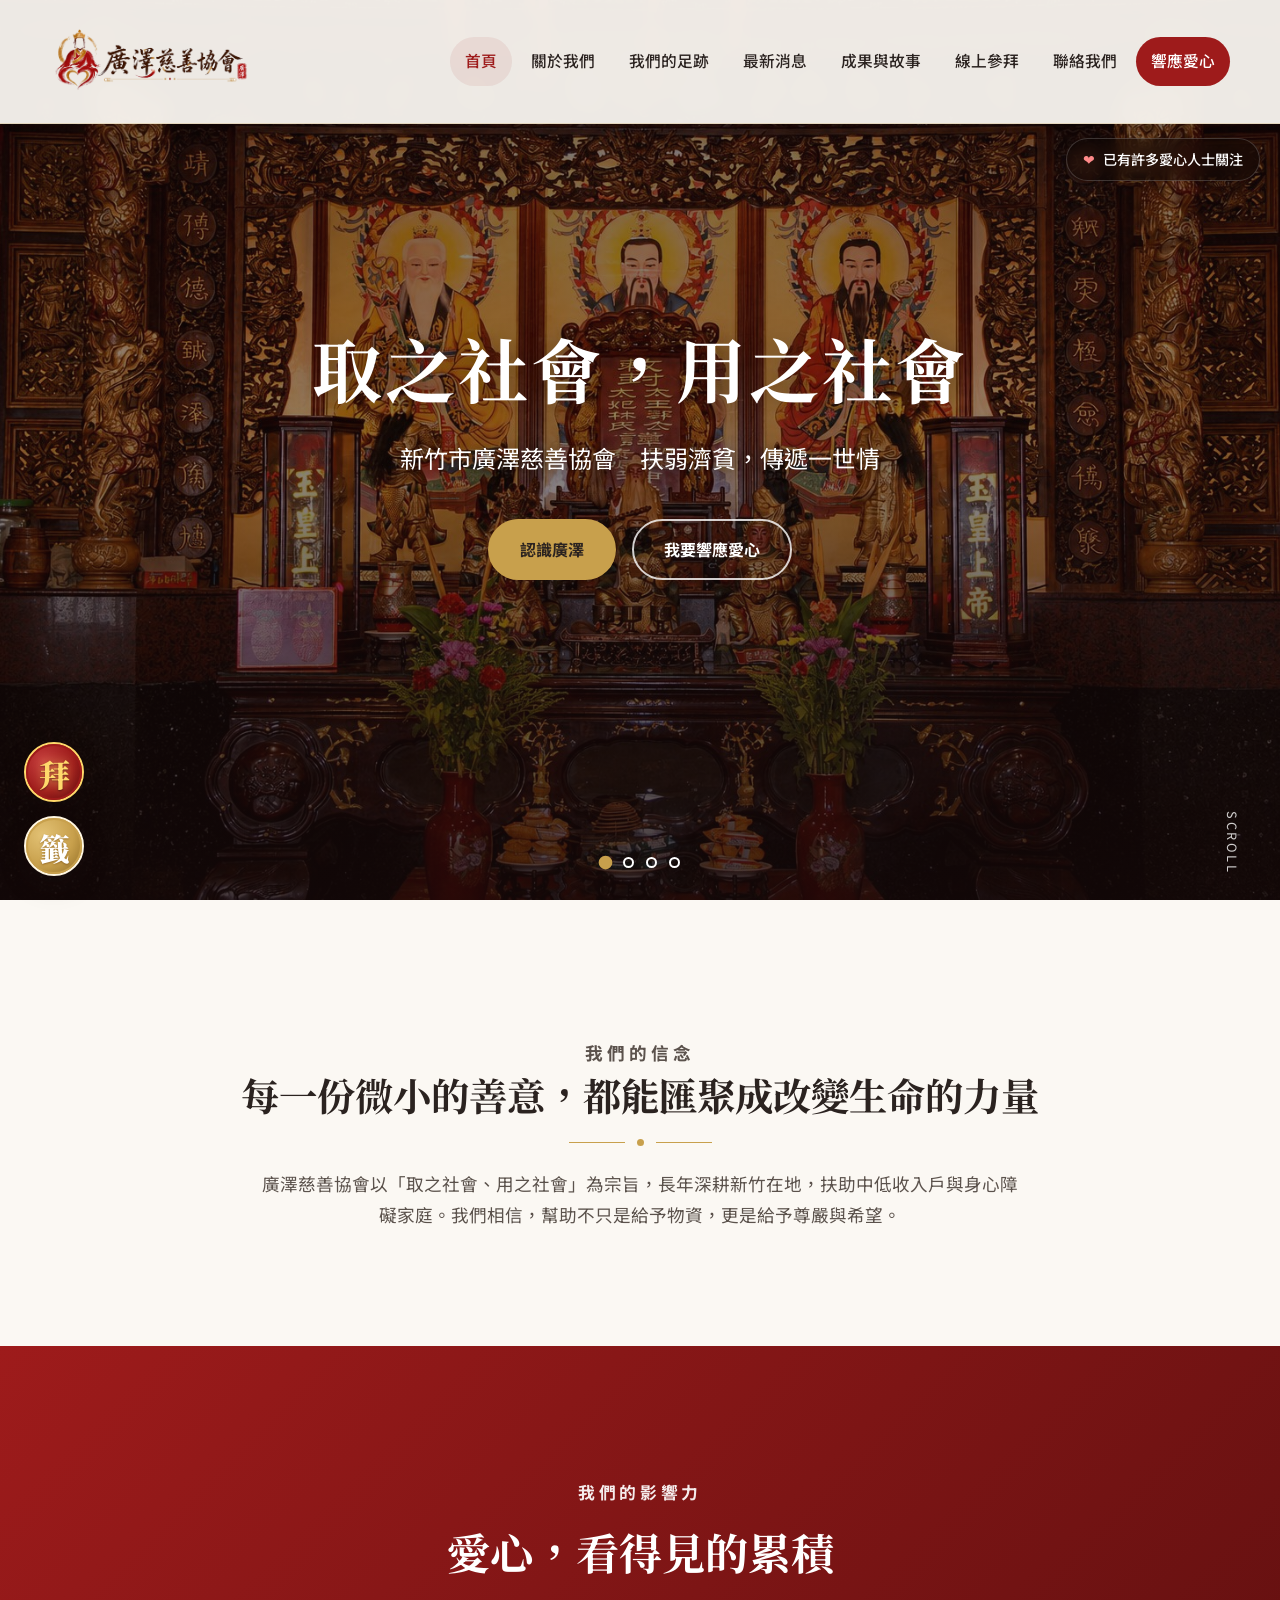
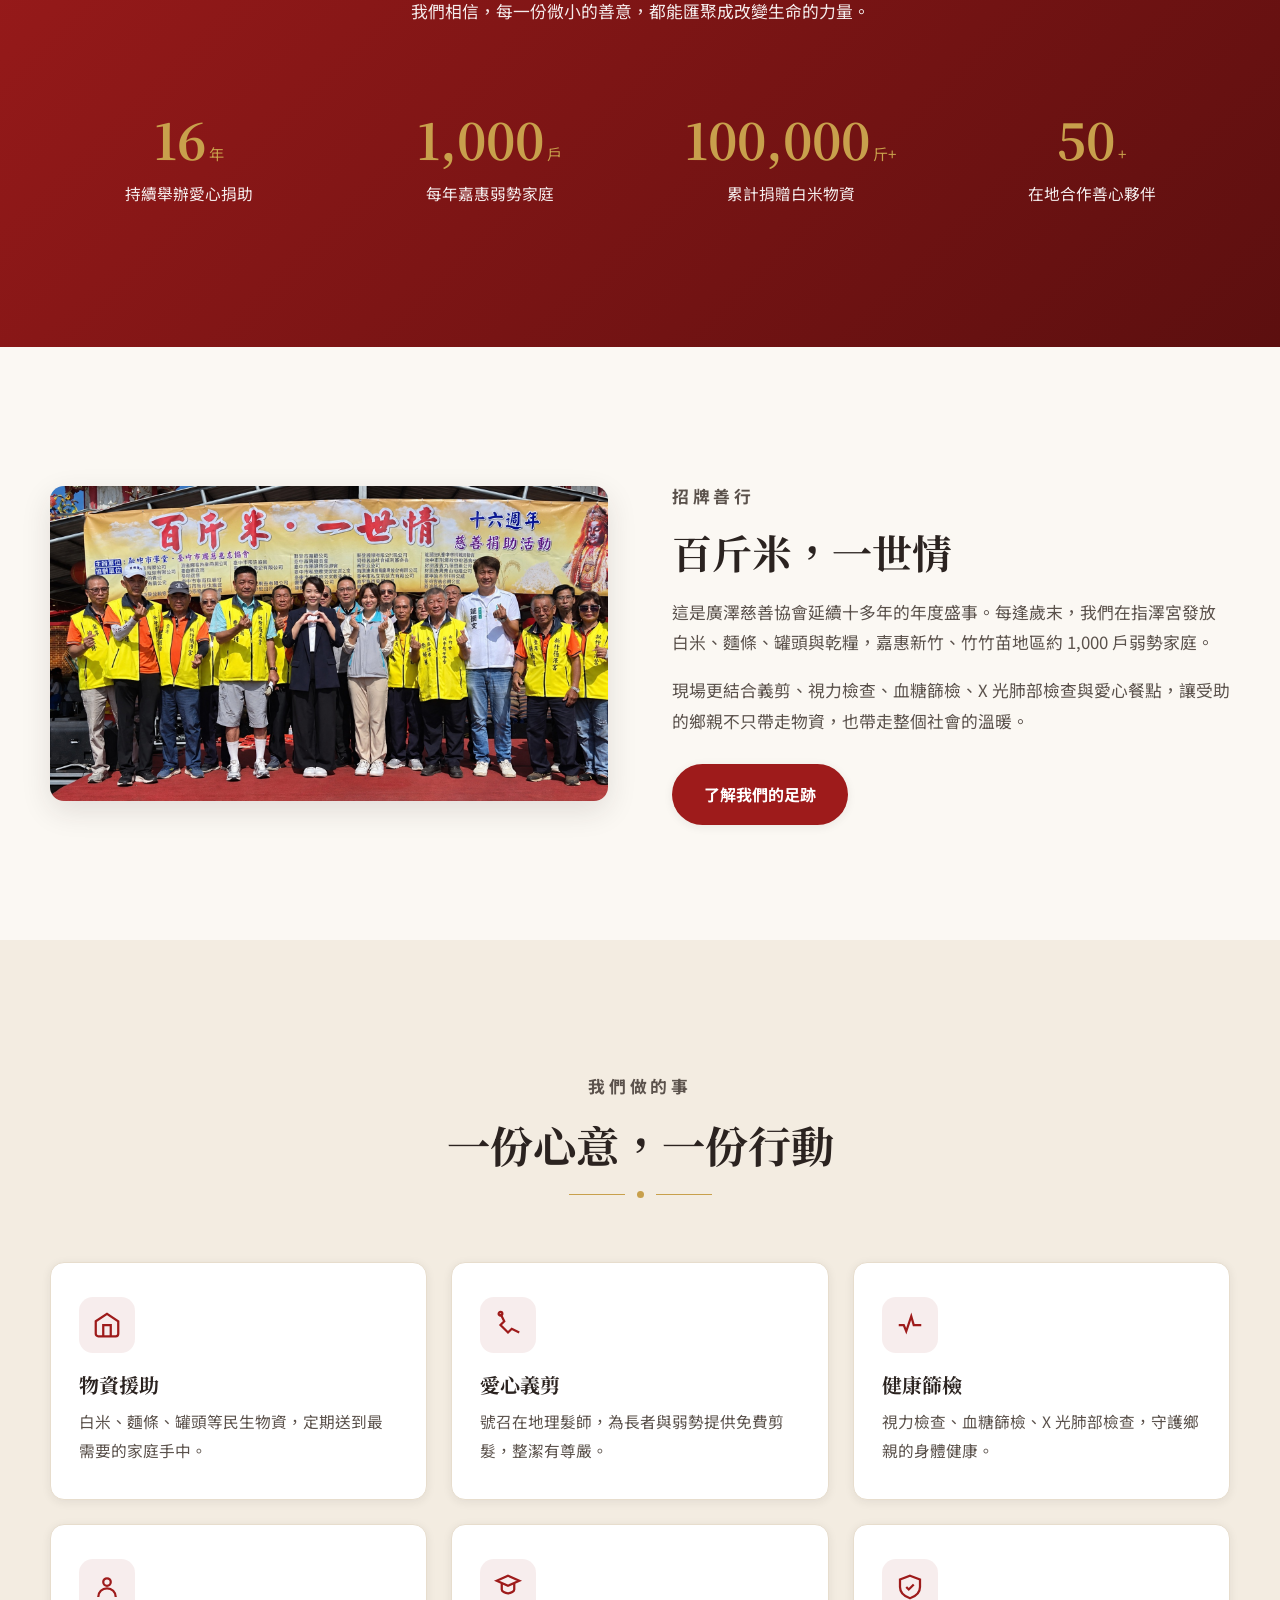
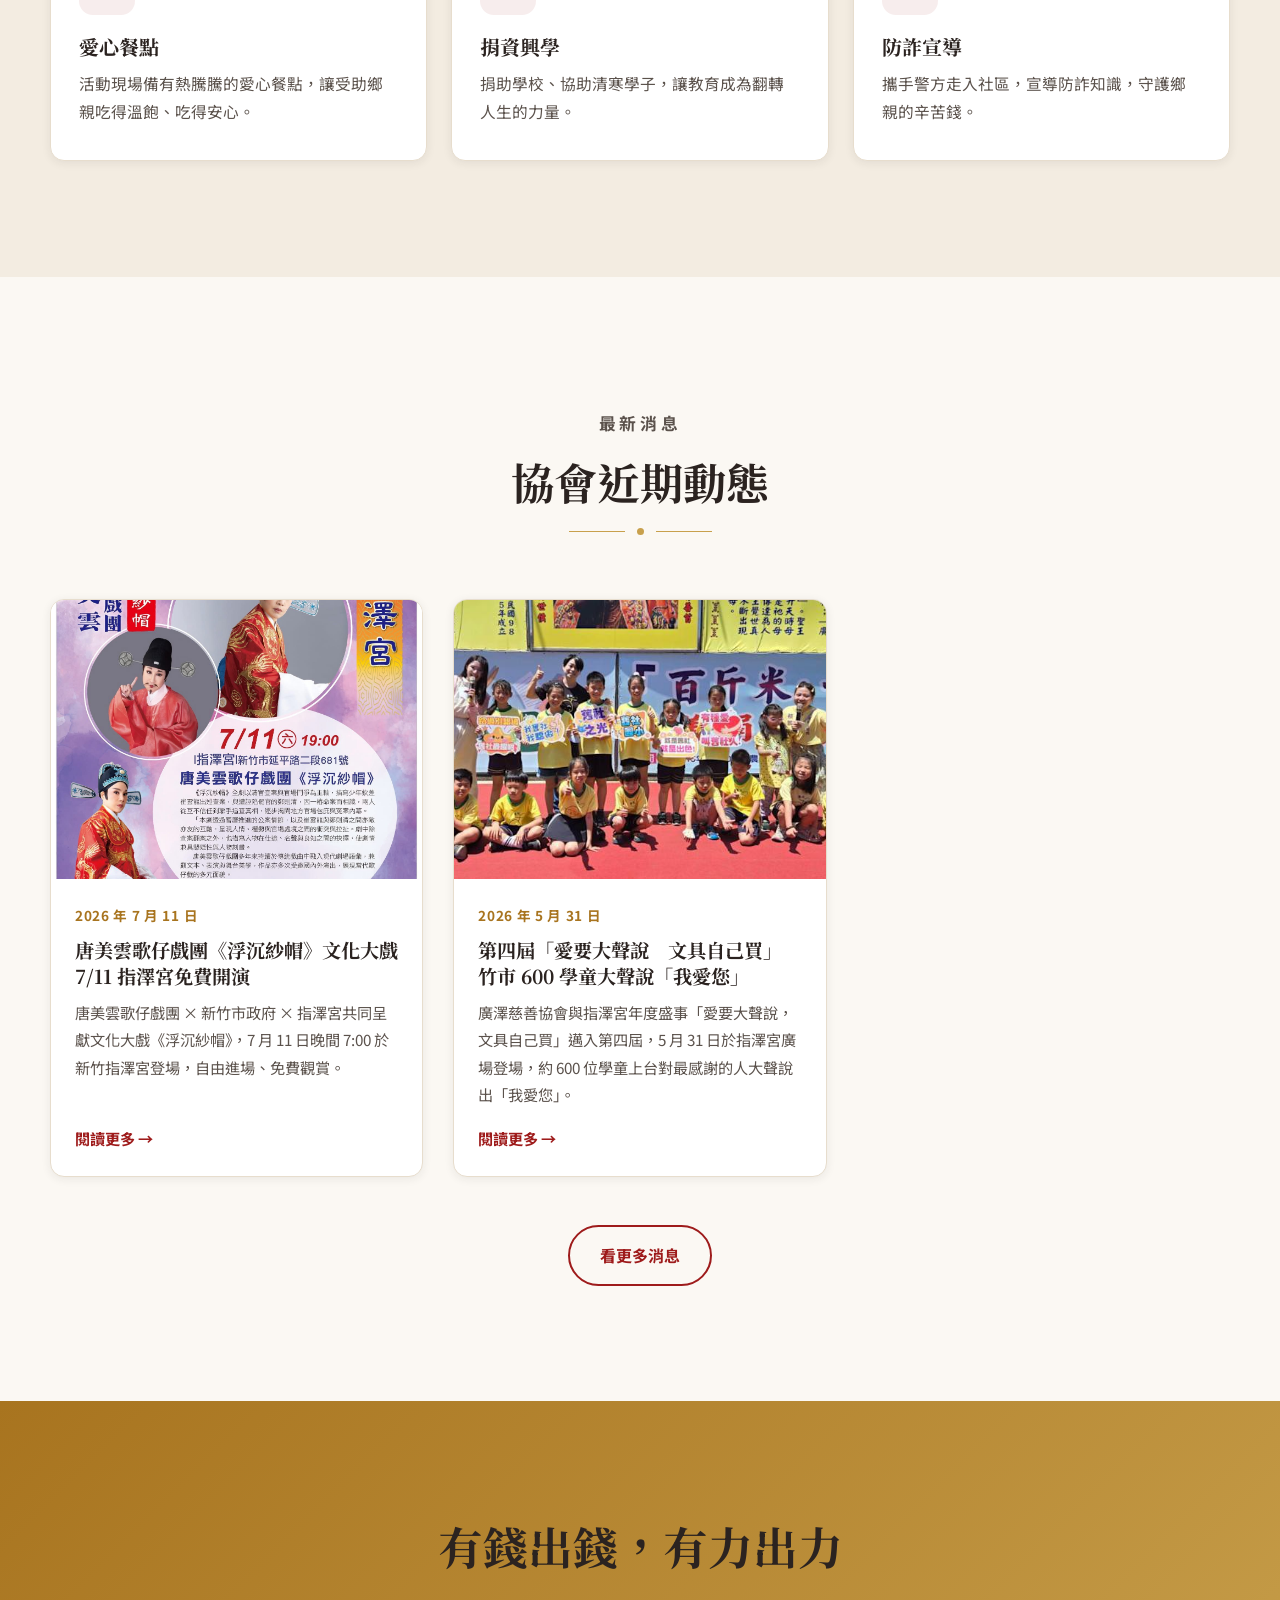
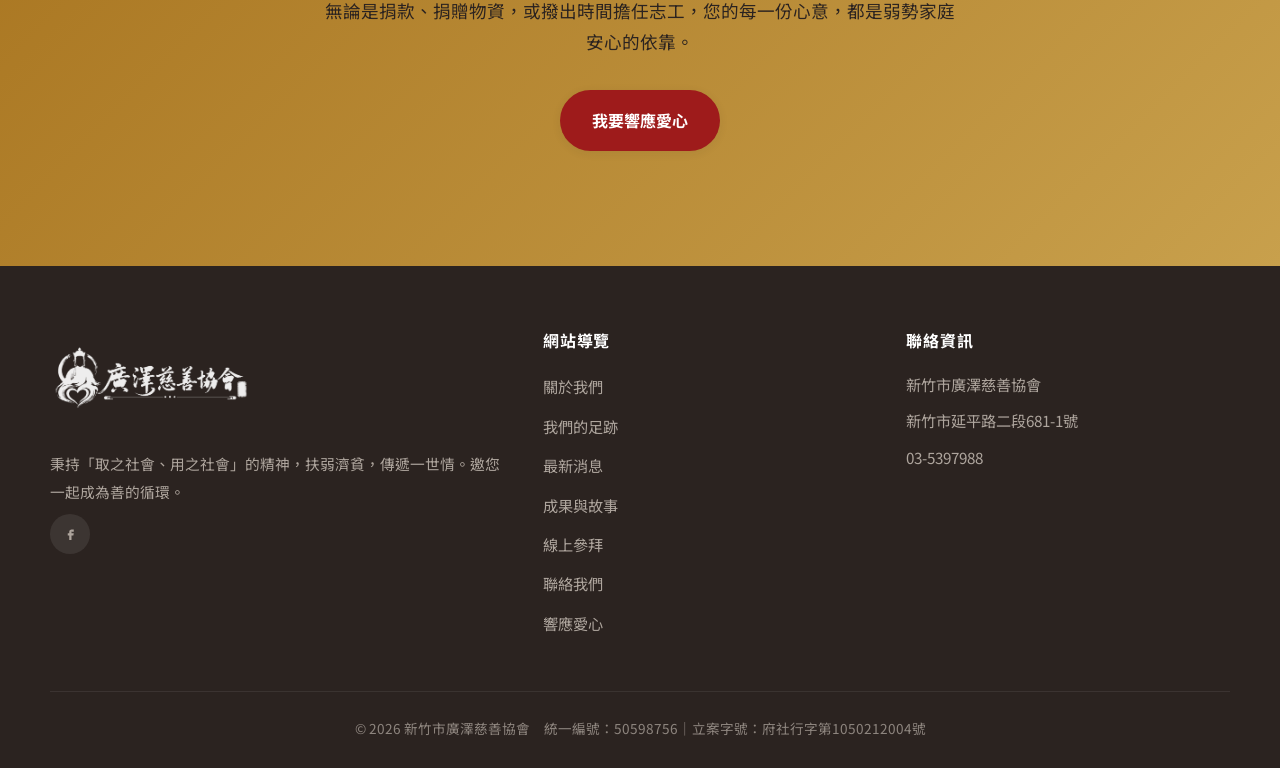
==== commit 31255f1f: "feat(admin): live preview overlay per section with device toggle Adds an "即時預覽" button next to 儲存變更 " ====
--- a/public/index.html
+++ b/public/index.html
@@ -155,6 +155,6 @@
 
   <footer id="site-footer"></footer>
   <button class="to-top" aria-label="回到頂端">↑</button>
-  <script src="assets/js/main.20260602.js"></script>
+  <script src="assets/js/main.20260603.js"></script>
 </body>
 </html>
--- a/public/assets/css/styles.20260602.css
+++ b/public/assets/css/styles.20260602.css
@@ -395,12 +395,18 @@
 .worship-float { display: flex; align-items: center; gap: 0; background: transparent; border: 0; cursor: pointer; padding: 0; font-family: inherit; }
 .worship-float__icon {
   width: 60px; height: 60px; border-radius: 50%;
-  display: grid; place-items: center;
+  display: flex; align-items: center; justify-content: center;
   position: relative; flex-shrink: 0;
   box-shadow: var(--shadow-md);
   transition: transform .2s ease;
 }
-.worship-float__char { font-family: var(--serif); font-size: 1.95rem; font-weight: 900; line-height: 1; letter-spacing: -.02em; transform: translateY(1px); }
+.worship-float__char {
+  font-family: var(--serif); font-size: 1.95rem; font-weight: 900;
+  line-height: 1; letter-spacing: 0;
+  display: block; text-align: center;
+  /* Noto Serif TC 字框上緣留白偏多，補一點視覺差讓字在圓心 */
+  transform: translateY(.06em);
+}
 .worship-float--pray .worship-float__icon {
   background: radial-gradient(circle at 30% 30%, #c33b3b 0%, #9e1b1b 55%, #5c0f0f 100%);
   border: 2px solid #ffd96b;
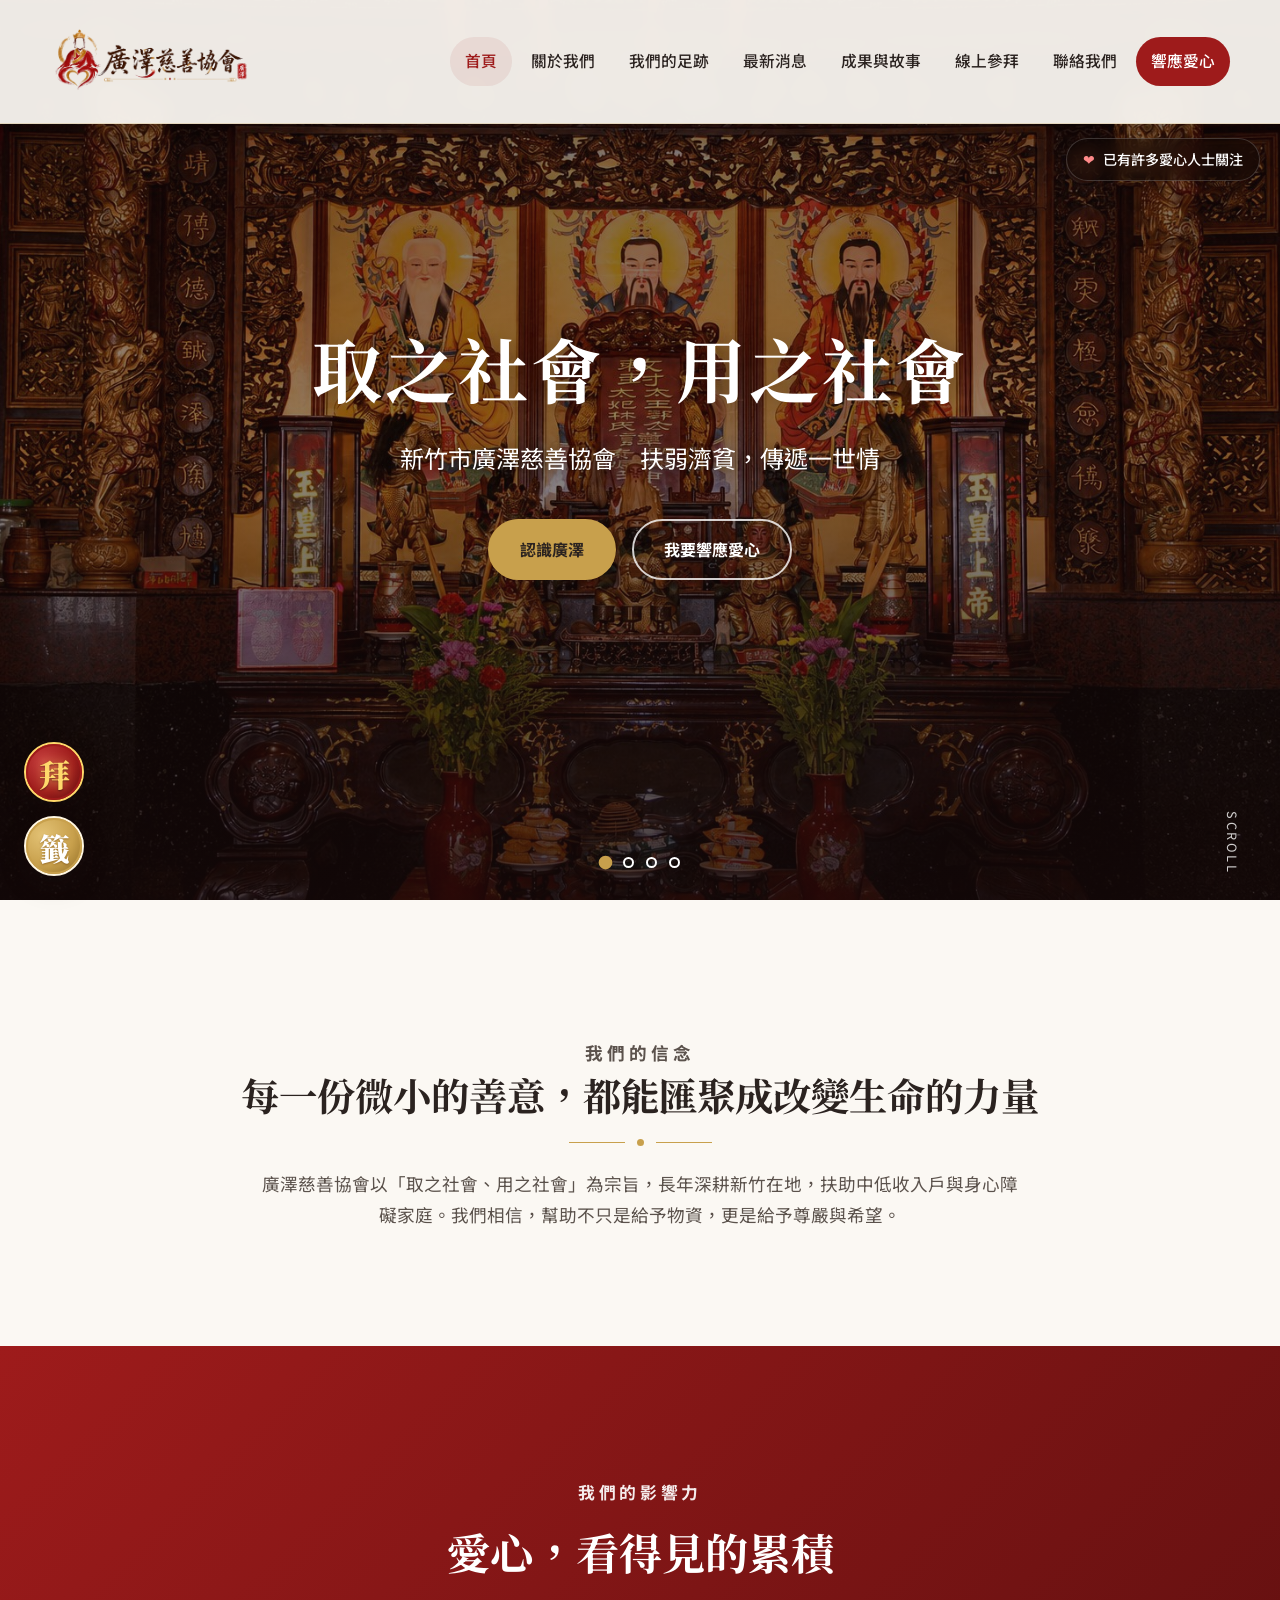
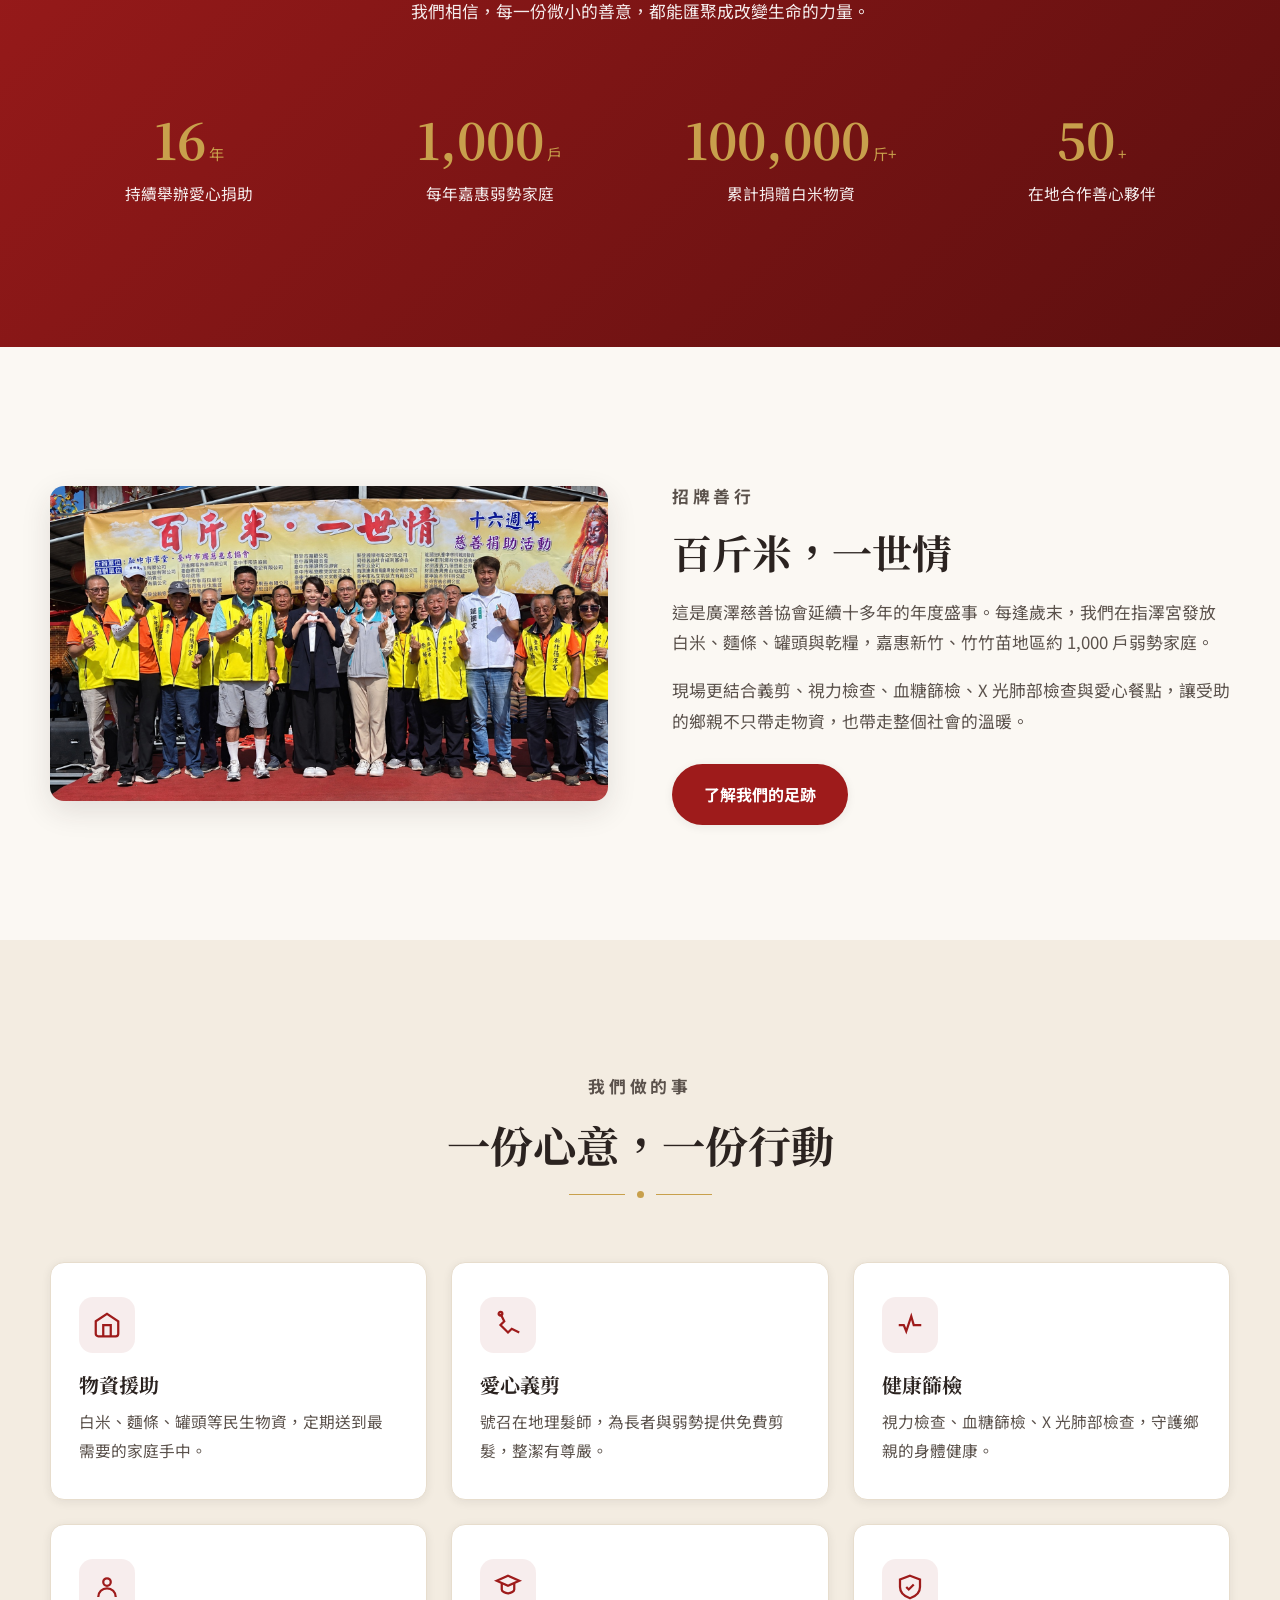
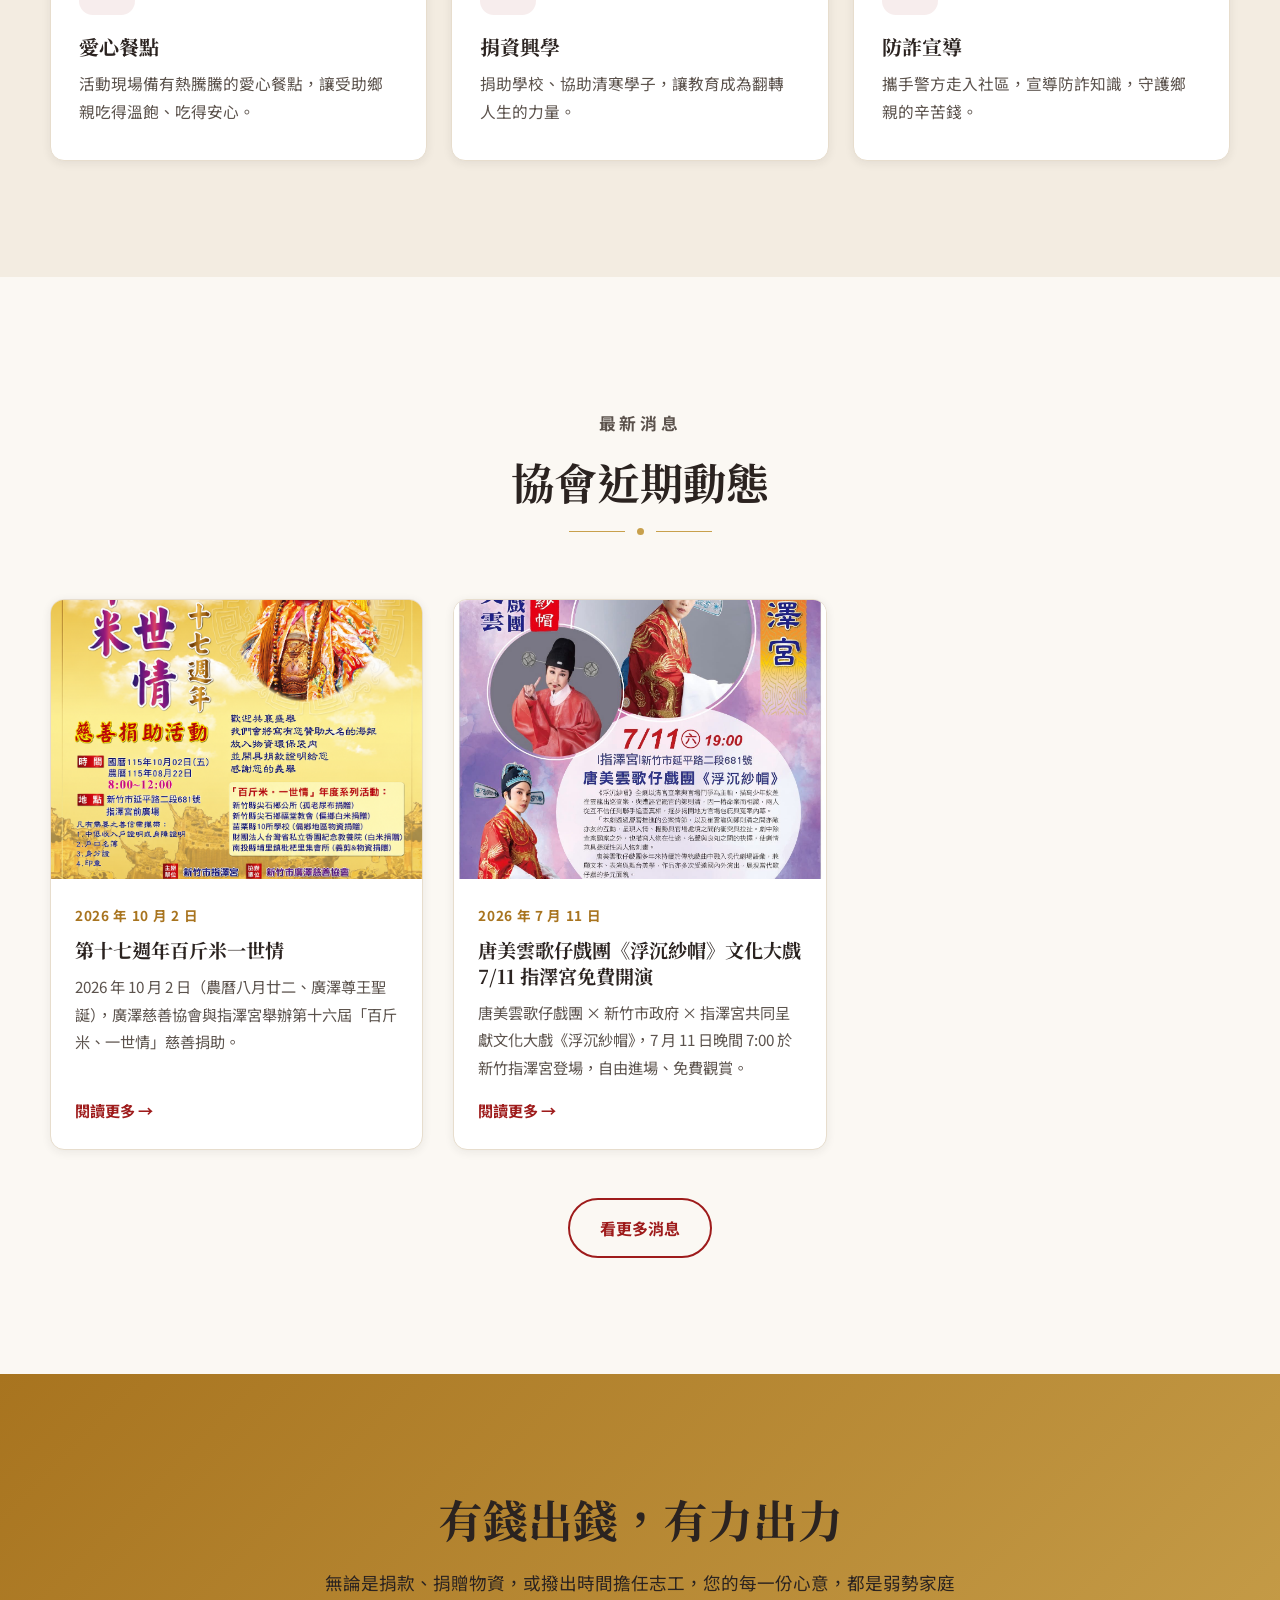
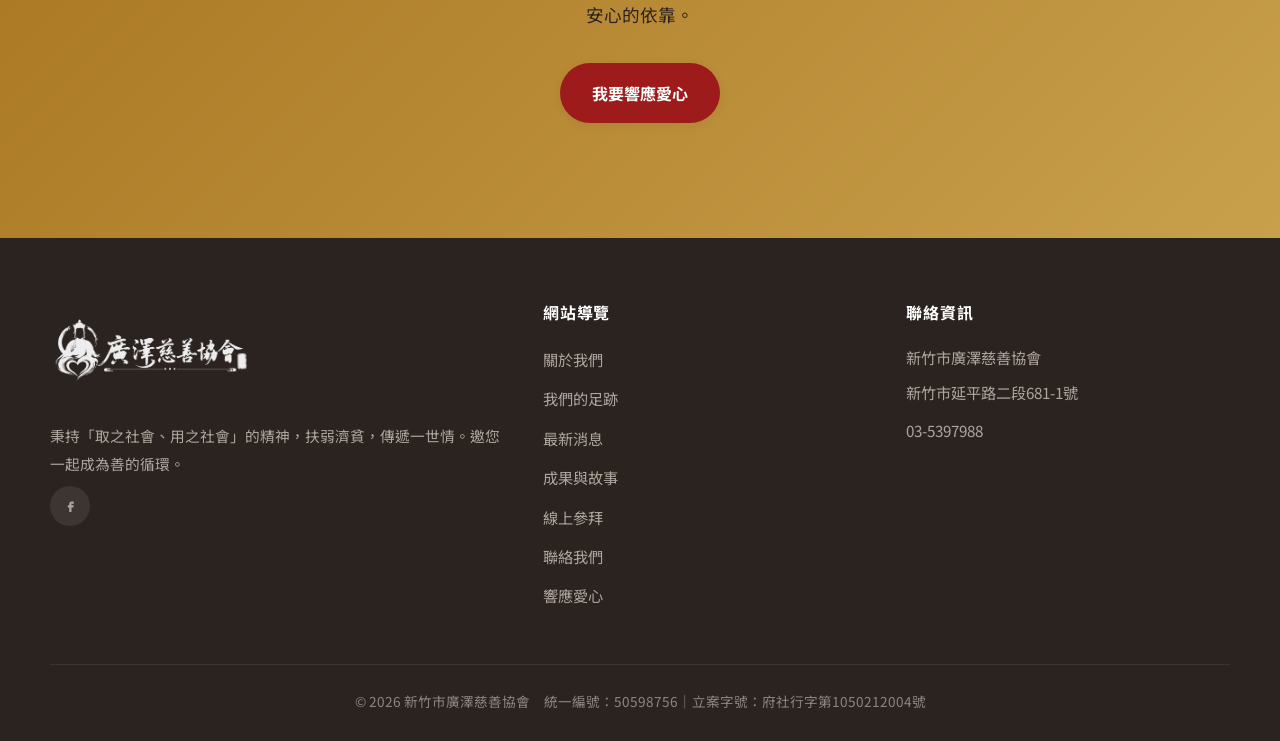
==== commit c0b0470c: "fix(ios-safari): 擲筊按鈕在 iPhone Safari 一定要能按 第一輪 type="button" + tap-highlight 修法在 iOS Safari 仍失效， 繼續層" ====
--- a/public/index.html
+++ b/public/index.html
@@ -11,7 +11,7 @@
   <link rel="preconnect" href="https://fonts.googleapis.com" />
   <link rel="preconnect" href="https://fonts.gstatic.com" crossorigin />
   <link href="https://fonts.googleapis.com/css2?family=Noto+Sans+TC:wght@400;500;700&family=Noto+Serif+TC:wght@500;700;900&display=swap" rel="stylesheet" />
-  <link rel="stylesheet" href="assets/css/styles.20260602.css" />
+  <link rel="stylesheet" href="assets/css/styles.20260719.css" />
   <link rel="icon" href="assets/img/logo.jpg" />
 </head>
 <body class="has-hero">
--- a/public/assets/css/styles.20260719.css
+++ b/public/assets/css/styles.20260719.css
@@ -0,0 +1,785 @@
+/* =========================================================
+   新竹市廣澤慈善協會 — 全站樣式
+   品牌色：朱紅 / 古金 / 墨黑 / 暖米白
+   風格參考：charity: water（大圖、留白、強敘事、醒目 CTA）
+   ========================================================= */
+
+:root {
+  --red: #9e1b1b;
+  --red-dark: #7a1414;
+  --red-deep: #5c0f0f;
+  --gold: #c8a04c;
+  --gold-dark: #a8741f;
+  --ink: #2b2320;
+  --ink-soft: #5b524c;
+  --cream: #fbf8f3;
+  --cream-2: #f3ece1;
+  --white: #ffffff;
+  --line: #e7ddcd;
+
+  --shadow-sm: 0 2px 10px rgba(43, 35, 32, 0.08);
+  --shadow-md: 0 10px 30px rgba(43, 35, 32, 0.12);
+  --shadow-lg: 0 24px 60px rgba(43, 35, 32, 0.18);
+
+  --serif: "Noto Serif TC", "Songti TC", serif;
+  --sans: "Noto Sans TC", "PingFang TC", "Microsoft JhengHei", sans-serif;
+
+  --maxw: 1180px;
+  --radius: 14px;
+  --nav-h: 124px;
+}
+
+/* ---------- Reset ---------- */
+*, *::before, *::after { box-sizing: border-box; margin: 0; padding: 0; }
+html { scroll-behavior: smooth; }
+body {
+  font-family: var(--sans);
+  color: var(--ink);
+  background: var(--cream);
+  line-height: 1.8;
+  -webkit-font-smoothing: antialiased;
+  overflow-x: hidden;
+}
+img { max-width: 100%; display: block; }
+a { color: inherit; text-decoration: none; }
+ul { list-style: none; }
+h1, h2, h3, h4 { font-family: var(--serif); font-weight: 700; line-height: 1.35; color: var(--ink); }
+/* Force CJK bold to stay in Noto Sans TC family (avoid Windows fallback to MS JhengHei Bold) */
+strong, b { font-family: inherit; font-weight: 700; }
+
+/* ---------- Layout ---------- */
+.container { width: min(100% - 48px, var(--maxw)); margin-inline: auto; }
+.section { padding: clamp(64px, 9vw, 120px) 0; }
+.section--cream2 { background: var(--cream-2); }
+.section__head { text-align: center; max-width: 720px; margin: 0 auto clamp(40px, 6vw, 64px); }
+.eyebrow {
+  font-family: var(--sans);
+  color: var(--red);
+  font-weight: 700;
+  letter-spacing: 0.22em;
+  font-size: 0.82rem;
+  margin-bottom: 14px;
+}
+.section__head h2 { font-size: clamp(1.8rem, 4vw, 2.7rem); }
+.section__head p { color: var(--ink-soft); margin-top: 16px; font-size: 1.05rem; }
+
+/* gold divider */
+.divider { display: flex; align-items: center; justify-content: center; gap: 12px; margin: 18px auto 0; }
+.divider::before, .divider::after { content: ""; height: 1px; width: 56px; background: var(--gold); }
+.divider span { width: 7px; height: 7px; border-radius: 50%; background: var(--gold); }
+
+/* ---------- Buttons ---------- */
+.btn {
+  display: inline-flex; align-items: center; justify-content: center; gap: 8px;
+  padding: 14px 30px; border-radius: 999px;
+  font-family: var(--sans); font-weight: 700; font-size: 1rem;
+  cursor: pointer; border: 2px solid transparent;
+  transition: transform .2s ease, box-shadow .2s ease, background .2s ease, color .2s ease;
+  /* Safari / iOS 保險：清掉原生 button 樣式與 tap 高亮 */
+  -webkit-appearance: none;
+  appearance: none;
+  -webkit-tap-highlight-color: rgba(0,0,0,0);
+  user-select: none;
+  touch-action: manipulation;
+}
+.toss__btn__char { pointer-events: none; }
+.btn--primary { background: var(--red); color: #fff; box-shadow: var(--shadow-sm); }
+.btn--primary:hover { background: var(--red-dark); transform: translateY(-2px); box-shadow: var(--shadow-md); }
+.btn--gold { background: var(--gold); color: var(--ink); }
+.btn--gold:hover { background: var(--gold-dark); color: #fff; transform: translateY(-2px); }
+.btn--ghost { background: transparent; color: #fff; border-color: rgba(255,255,255,.8); }
+.btn--ghost:hover { background: #fff; color: var(--red); }
+.btn--outline { background: transparent; color: var(--red); border-color: var(--red); }
+.btn--outline:hover { background: var(--red); color: #fff; }
+
+/* ---------- Header / Nav ---------- */
+.header {
+  position: fixed; inset: 0 0 auto 0; height: var(--nav-h); z-index: 1000;
+  display: flex; align-items: center;
+  background: rgba(251, 248, 243, .94);
+  box-shadow: var(--shadow-sm);
+  backdrop-filter: blur(8px);
+  transition: box-shadow .3s ease;
+  border-bottom: 1px solid rgba(200, 160, 76, .25);
+}
+.header__inner { width: min(100% - 48px, var(--maxw)); margin-inline: auto; display: flex; align-items: center; justify-content: space-between; }
+.brand { display: flex; align-items: center; }
+.brand img { height: 100px; width: auto; display: block; }
+
+.nav { display: flex; align-items: center; gap: 4px; }
+.nav a { padding: 10px 15px; border-radius: 999px; font-weight: 500; font-size: .98rem; color: var(--ink); transition: color .2s, background .2s; }
+.nav a:hover, .nav a.active { color: var(--red); background: rgba(158,27,27,.08); }
+.nav a.nav__cta { background: var(--red); color: #fff !important; }
+.nav a.nav__cta:hover { background: var(--red-dark); }
+
+.nav-toggle { display: none; flex-direction: column; gap: 5px; background: none; border: 0; cursor: pointer; padding: 8px; z-index: 1100; }
+.nav-toggle span { width: 26px; height: 2px; background: var(--ink); border-radius: 2px; transition: .3s; }
+
+/* ---------- Hero Carousel ---------- */
+.hero { position: relative; height: 100vh; min-height: 600px; overflow: hidden; }
+.hero__slides { position: absolute; inset: 0; }
+.hero__slide {
+  position: absolute; inset: 0; opacity: 0;
+  background-size: cover; background-position: center;
+  transition: opacity 1.4s ease, transform 7s ease;
+  transform: scale(1.08);
+}
+.hero__slide.is-active { opacity: 1; transform: scale(1); z-index: 1; }
+.hero__slide::after { content: ""; position: absolute; inset: 0; background: linear-gradient(180deg, rgba(22,9,9,.58) 0%, rgba(22,9,9,.46) 45%, rgba(22,9,9,.78) 100%); }
+.hero__content {
+  position: relative; z-index: 2; height: 100%;
+  display: flex; flex-direction: column; align-items: center; justify-content: center;
+  text-align: center; color: #fff; padding: 0 24px;
+}
+.hero__content h1 { font-size: clamp(2.2rem, 6vw, 4.4rem); color: #fff; text-shadow: 0 2px 24px rgba(0,0,0,.4); letter-spacing: .04em; }
+.hero__content p { font-size: clamp(1.05rem, 2.4vw, 1.5rem); margin-top: 20px; max-width: 760px; text-shadow: 0 2px 14px rgba(0,0,0,.5); }
+.hero__actions { margin-top: 40px; display: flex; gap: 16px; flex-wrap: wrap; justify-content: center; }
+.hero__dots { position: absolute; bottom: 32px; left: 50%; transform: translateX(-50%); z-index: 3; display: flex; gap: 12px; }
+.hero__dots button { width: 11px; height: 11px; border-radius: 50%; border: 2px solid #fff; background: transparent; cursor: pointer; transition: .3s; padding: 0; }
+.hero__dots button.is-active { background: var(--gold); border-color: var(--gold); transform: scale(1.25); }
+.hero__scroll { position: absolute; bottom: 26px; right: 36px; z-index: 3; color: #fff; font-size: .8rem; letter-spacing: .2em; writing-mode: vertical-rl; opacity: .8; animation: bob 2s infinite; }
+.hero__visitor { position: absolute; top: calc(var(--nav-h) + 14px); right: 20px; z-index: 3; display: inline-flex; align-items: center; gap: 8px; padding: 8px 16px; border-radius: 999px; background: rgba(0,0,0,.32); backdrop-filter: blur(8px); color: #fff; font-size: .88rem; font-weight: 500; border: 1px solid rgba(255,255,255,.18); animation: fadeInVisitor .6s ease both; }
+.hero__visitor__icon { color: #ff8a8a; animation: pulseHeart 1.4s infinite; display: inline-block; }
+@keyframes pulseHeart { 0%, 100% { transform: scale(1); } 50% { transform: scale(1.18); } }
+@keyframes fadeInVisitor { from { opacity: 0; transform: translateY(-6px); } to { opacity: 1; transform: none; } }
+@media (max-width: 600px) {
+  .hero__visitor { top: calc(var(--nav-h) + 8px); right: 12px; font-size: .76rem; padding: 6px 12px; }
+}
+@keyframes bob { 0%,100%{ transform: translateY(0);} 50%{ transform: translateY(8px);} }
+
+/* ---------- Mission strip ---------- */
+.mission { text-align: center; }
+.mission .seal { width: 64px; margin: 0 auto 24px; }
+.mission h2 { font-size: clamp(1.6rem, 3.4vw, 2.4rem); }
+.mission p { max-width: 760px; margin: 22px auto 0; color: var(--ink-soft); font-size: 1.1rem; }
+
+/* ---------- Impact stats ---------- */
+.impact { background: linear-gradient(135deg, var(--red) 0%, var(--red-deep) 100%); color: #fff; }
+.impact .eyebrow { color: var(--gold); }
+.impact .section__head h2, .impact .mission p { color: #fff; }
+.impact .section__head p { color: rgba(255,255,255,.92); }
+.stats-grid { display: grid; grid-template-columns: repeat(4, 1fr); gap: 24px; margin-top: 12px; }
+.stat { text-align: center; padding: 24px 12px; }
+.stat > div:first-child { white-space: nowrap; }
+.stat__num { font-family: var(--serif); font-size: clamp(1.9rem, 4.2vw, 3.1rem); font-weight: 700; color: var(--gold); line-height: 1; }
+.stat__unit { font-size: .95rem; color: var(--gold); margin-left: 3px; }
+.stat__label { margin-top: 12px; font-size: .98rem; opacity: .92; }
+
+/* ---------- Feature (rice) ---------- */
+.feature { display: grid; grid-template-columns: 1fr 1fr; gap: clamp(32px, 5vw, 72px); align-items: center; }
+.feature__media img { border-radius: var(--radius); box-shadow: var(--shadow-md); width: 100%; }
+.feature__body h2 { font-size: clamp(1.7rem, 3.6vw, 2.5rem); }
+.feature__body p { color: var(--ink-soft); margin-top: 18px; font-size: 1.05rem; }
+.feature__body .btn { margin-top: 28px; }
+.feature--reverse .feature__media { order: 2; }
+
+/* ---------- Service cards ---------- */
+.cards { display: grid; grid-template-columns: repeat(3, 1fr); gap: 24px; }
+@media (max-width: 900px) { .cards { grid-template-columns: repeat(2, 1fr); } }
+@media (max-width: 560px) { .cards { grid-template-columns: 1fr; } }
+.card {
+  background: #fff; border-radius: var(--radius); padding: 34px 28px;
+  box-shadow: var(--shadow-sm); border: 1px solid var(--line);
+  transition: transform .25s ease, box-shadow .25s ease;
+}
+.card:hover { transform: translateY(-6px); box-shadow: var(--shadow-md); }
+.card__icon { width: 56px; height: 56px; border-radius: 14px; background: rgba(158,27,27,.08); color: var(--red); display: grid; place-items: center; margin-bottom: 18px; }
+.card__icon svg { width: 30px; height: 30px; }
+.card h3 { font-size: 1.25rem; }
+.card p { color: var(--ink-soft); margin-top: 10px; font-size: .98rem; }
+
+/* ---------- News cards ---------- */
+.news-grid { display: grid; grid-template-columns: repeat(auto-fill, minmax(300px, 1fr)); gap: 30px; }
+.news-card { background: #fff; border-radius: var(--radius); overflow: hidden; box-shadow: var(--shadow-sm); border: 1px solid var(--line); transition: transform .25s, box-shadow .25s; display: flex; flex-direction: column; }
+.news-card:hover { transform: translateY(-6px); box-shadow: var(--shadow-md); }
+.news-card__img { aspect-ratio: 4/3; overflow: hidden; background: var(--cream); }
+.news-card__img img { width: 100%; height: 100%; object-fit: cover; transition: transform .5s; }
+.news-card:hover .news-card__img img { transform: scale(1.06); }
+/* 寬幅合照不裁人：以特定來源檔名套用 contain */
+.news-card__img img[src*="scene-thanks-letter"],
+.news-card__img img[src*="all-members"] { object-fit: contain; }
+.news-card:hover .news-card__img img[src*="scene-thanks-letter"],
+.news-card:hover .news-card__img img[src*="all-members"] { transform: scale(1.02); }
+.news-card__body { padding: 24px; display: flex; flex-direction: column; flex: 1; }
+.news-card__date { color: var(--gold-dark); font-size: .85rem; font-weight: 700; letter-spacing: .05em; }
+.news-card__body h3 { font-size: 1.2rem; margin: 10px 0; }
+.news-card__body p { color: var(--ink-soft); font-size: .95rem; flex: 1; }
+.news-card__more { color: var(--red); font-weight: 700; margin-top: 16px; font-size: .95rem; }
+
+/* ---------- Story cards ---------- */
+.story-grid { display: grid; grid-template-columns: repeat(auto-fit, minmax(300px, 1fr)); gap: 30px; }
+.story { background: #fff; border-radius: var(--radius); overflow: hidden; box-shadow: var(--shadow-sm); border: 1px solid var(--line); }
+.story img { width: 100%; aspect-ratio: 4/3; object-fit: cover; }
+.story__body { padding: 30px; }
+.story__quote { font-family: var(--serif); font-size: 1.3rem; color: var(--red); line-height: 1.7; }
+.story__body h3 { margin: 16px 0 10px; font-size: 1.15rem; }
+.story__body p { color: var(--ink-soft); font-size: .98rem; }
+
+/* ---------- CTA band ---------- */
+.cta {
+  background: linear-gradient(135deg, var(--gold-dark), var(--gold));
+  color: var(--ink); text-align: center;
+}
+.cta h2 { font-size: clamp(1.8rem, 4vw, 2.8rem); }
+.cta p { max-width: 640px; margin: 18px auto 32px; font-size: 1.1rem; }
+.cta .btn--primary { background: var(--red); }
+.cta .btn--primary:hover { background: var(--red-deep); }
+
+/* ---------- Page hero (inner pages) ---------- */
+.page-hero { padding: calc(var(--nav-h) + 32px) 0 42px; background: linear-gradient(135deg, var(--red) 0%, var(--red-deep) 100%); color: #fff; text-align: center; }
+.page-hero h1 { color: #fff; font-size: clamp(1.95rem, 4.6vw, 2.8rem); }
+.page-hero p { margin-top: 12px; opacity: .9; max-width: 680px; margin-inline: auto; font-size: 1rem; }
+.page-hero .eyebrow { color: var(--gold); }
+
+/* ---------- Rich content ---------- */
+.prose { max-width: 780px; margin: 0 auto; }
+.prose p { margin-bottom: 1.3em; color: var(--ink-soft); font-size: 1.05rem; }
+.prose h3 { margin: 1.6em 0 .6em; color: var(--red); }
+.lead { font-size: 1.2rem !important; color: var(--ink) !important; }
+
+/* ---------- Values / about ---------- */
+.values { display: grid; grid-template-columns: repeat(auto-fit, minmax(220px, 1fr)); gap: 24px; }
+.value { text-align: center; padding: 30px; }
+.value__num { font-family: var(--serif); font-size: 2.4rem; color: var(--gold); }
+.value h3 { margin: 12px 0 8px; }
+.value p { color: var(--ink-soft); font-size: .96rem; }
+
+/* ---------- Contact ---------- */
+.contact-grid { display: grid; grid-template-columns: 1fr 1fr; gap: 40px; align-items: start; }
+.contact-list li { display: flex; gap: 16px; padding: 18px 0; border-bottom: 1px solid var(--line); }
+.contact-list .ico { color: var(--red); flex-shrink: 0; margin-top: 3px; }
+.contact-list strong { display: block; font-size: .85rem; color: var(--ink-soft); font-weight: 500; }
+.contact-list span, .contact-list a { font-size: 1.1rem; font-weight: 700; color: var(--ink); }
+.map-wrap { border-radius: var(--radius); overflow: hidden; box-shadow: var(--shadow-md); }
+.map-wrap iframe { width: 100%; height: 420px; border: 0; display: block; }
+
+/* ---------- Footer ---------- */
+.footer { background: var(--ink); color: #cfc6bd; padding: 64px 0 28px; }
+.footer__grid { display: grid; grid-template-columns: 1.4fr 1fr 1fr; gap: 40px; }
+.footer__brand img { height: 100px; filter: brightness(0) invert(1); opacity: .92; margin-bottom: 20px; }
+.footer__brand p { font-size: .92rem; line-height: 1.9; opacity: .8; }
+.footer h4 { color: #fff; font-family: var(--sans); font-size: 1rem; margin-bottom: 16px; letter-spacing: .05em; }
+.footer a { display: block; padding: 6px 0; font-size: .95rem; opacity: .8; transition: opacity .2s, color .2s; }
+.footer a:hover { opacity: 1; color: var(--gold); }
+.footer__bottom { border-top: 1px solid rgba(255,255,255,.12); margin-top: 48px; padding-top: 24px; text-align: center; font-size: .85rem; opacity: .6; }
+.social { display: flex; gap: 12px; margin-top: 8px; }
+.social a { width: 40px; height: 40px; border-radius: 50%; background: rgba(255,255,255,.1); display: grid; place-items: center; padding: 0; }
+.social a:hover { background: var(--gold); color: var(--ink); }
+
+/* ---------- Reveal animation ---------- */
+.reveal { opacity: 0; transform: translateY(28px); transition: opacity .7s ease, transform .7s ease; }
+.reveal.is-visible { opacity: 1; transform: none; }
+
+/* ---------- Back to top ---------- */
+.to-top { position: fixed; right: 24px; bottom: 24px; width: 46px; height: 46px; border-radius: 50%; background: var(--red); color: #fff; display: grid; place-items: center; box-shadow: var(--shadow-md); opacity: 0; pointer-events: none; transition: opacity .3s, transform .3s; border: 0; cursor: pointer; z-index: 900; }
+.to-top.show { opacity: 1; pointer-events: auto; }
+.to-top:hover { background: var(--red-dark); transform: translateY(-3px); }
+
+/* ---------- Worship page ---------- */
+.worship { display: grid; grid-template-columns: minmax(280px, 1fr) 1fr; gap: clamp(36px, 6vw, 80px); align-items: start; }
+.worship__deity { position: relative; display: grid; place-items: center; padding: 20px; }
+.worship__halo {
+  position: absolute; inset: 0;
+  background: radial-gradient(circle at 50% 40%, rgba(255,210,140,.7), rgba(200,160,76,.2) 35%, rgba(200,160,76,0) 65%);
+  filter: blur(20px); pointer-events: none;
+  animation: haloBreathe 4s infinite ease-in-out;
+}
+@keyframes haloBreathe { 0%, 100% { opacity: .55; transform: scale(1); } 50% { opacity: 1; transform: scale(1.08); } }
+
+/* 飄動的金色光點 */
+.worship__sparkles { position: absolute; inset: 0; pointer-events: none; }
+.worship__sparkles span {
+  position: absolute; width: 6px; height: 6px; border-radius: 50%;
+  background: radial-gradient(circle, #fff6c8 0%, #fbc04a 60%, transparent 80%);
+  box-shadow: 0 0 6px #fbc04a, 0 0 14px rgba(251,192,74,.6);
+  opacity: 0;
+  animation: sparkleFloat 4.5s infinite ease-in-out;
+}
+.worship__sparkles span:nth-child(1) { top: 12%; left: 8%; animation-delay: 0s; }
+.worship__sparkles span:nth-child(2) { top: 22%; right: 10%; animation-delay: .5s; }
+.worship__sparkles span:nth-child(3) { top: 38%; left: 4%; animation-delay: 1s; width: 4px; height: 4px; }
+.worship__sparkles span:nth-child(4) { top: 50%; right: 6%; animation-delay: 1.5s; }
+.worship__sparkles span:nth-child(5) { top: 62%; left: 12%; animation-delay: 2s; width: 5px; height: 5px; }
+.worship__sparkles span:nth-child(6) { top: 75%; right: 16%; animation-delay: 2.5s; }
+.worship__sparkles span:nth-child(7) { top: 8%; left: 50%; animation-delay: 3s; width: 4px; height: 4px; }
+.worship__sparkles span:nth-child(8) { top: 88%; left: 42%; animation-delay: 3.5s; }
+.worship__sparkles span:nth-child(9) { top: 30%; left: 95%; animation-delay: 1.8s; width: 5px; height: 5px; }
+.worship__sparkles span:nth-child(10) { top: 70%; left: 90%; animation-delay: 3.2s; }
+@keyframes sparkleFloat {
+  0%, 100% { opacity: 0; transform: translateY(0) scale(.5); }
+  40%, 60% { opacity: 1; transform: translateY(-15px) scale(1); }
+}
+
+/* 蓮花花瓣（合十後降下） */
+.worship__petals { position: absolute; inset: 0; pointer-events: none; overflow: hidden; }
+.worship__petals span {
+  position: absolute; top: -8%; font-size: 1.6rem;
+  animation: petalFall linear forwards;
+  filter: drop-shadow(0 2px 4px rgba(158,27,27,.3));
+}
+@keyframes petalFall {
+  to { transform: translateY(calc(100vh)) rotate(720deg); opacity: 0; }
+}
+
+.worship__deity img {
+  position: relative; max-width: 460px; width: 100%; border-radius: 22px;
+  box-shadow: var(--shadow-lg); z-index: 1; cursor: pointer;
+  animation: deityFloat 6s infinite ease-in-out;
+  transition: box-shadow .5s, transform .4s, filter .4s;
+}
+.worship__deity img:hover {
+  transform: scale(1.025);
+  filter: brightness(1.08) saturate(1.1);
+  box-shadow: 0 0 30px rgba(251,192,74,.55), 0 0 60px rgba(251,192,74,.25), var(--shadow-lg);
+}
+.worship__deity img:active { transform: scale(.98); }
+.worship__deity.praying img {
+  box-shadow: 0 0 36px rgba(251,192,74,.85), 0 0 72px rgba(251,192,74,.45), var(--shadow-lg);
+  transform: scale(1.04);
+  animation-play-state: paused;
+}
+@keyframes deityFloat { 0%, 100% { transform: translateY(0); } 50% { transform: translateY(-10px); } }
+
+/* 點擊神尊：光環漣漪 */
+.worship__ripple {
+  position: absolute; border: 3px solid var(--gold);
+  border-radius: 22px; pointer-events: none; opacity: 0; z-index: 2;
+  animation: rippleOut 1.2s ease-out forwards;
+}
+@keyframes rippleOut { 0% { opacity: 1; transform: scale(1); } 100% { opacity: 0; transform: scale(1.5); } }
+
+/* 點擊神尊：書法字飛升 */
+.worship__charfly {
+  position: absolute; font-family: var(--serif); font-size: 2.2rem; font-weight: 900;
+  color: #ffd96b; text-shadow: 0 0 8px rgba(251,192,74,.8), 0 1px 4px rgba(0,0,0,.4);
+  pointer-events: none; z-index: 3; opacity: 0;
+  animation: charFly 1.6s ease-out forwards;
+}
+@keyframes charFly {
+  0% { opacity: 0; transform: translate(-50%, 0) scale(.6); }
+  20% { opacity: 1; transform: translate(-50%, -20px) scale(1.1); }
+  100% { opacity: 0; transform: translate(-50%, -120px) scale(1.3); }
+}
+
+/* 表單欄位 focus 動畫 */
+.worship__form input:focus, .worship__form select:focus, .worship__form textarea:focus {
+  box-shadow: 0 0 0 3px rgba(200,160,76,.15);
+  border-color: var(--gold);
+}
+
+/* 合十按鈕 hover：emoji 跳動 */
+.worship__btn { transition: transform .25s ease, box-shadow .3s ease; }
+.worship__btn:hover:not(:disabled) { transform: translateY(-2px); box-shadow: 0 8px 20px rgba(158,27,27,.35); }
+.worship__btn:hover:not(:disabled)::first-letter { display: inline-block; animation: prayHand .7s infinite; }
+@keyframes prayHand { 0%, 100% { transform: translateY(0); } 50% { transform: translateY(-4px) scale(1.1); } }
+.worship__incense { position: absolute; bottom: -8px; left: 50%; transform: translateX(-50%); display: flex; gap: 22px; opacity: 0; transition: opacity .8s; pointer-events: none; }
+.worship__incense.lit { opacity: 1; }
+.worship__incense span { display: block; width: 3px; height: 90px; background: linear-gradient(to top, #6a3a14 0%, #a85e1d 30%, #ffb066 70%, #fff4d0 95%); border-radius: 1.5px; position: relative; }
+.worship__incense span::after { content: ""; position: absolute; top: -28px; left: 50%; transform: translateX(-50%); width: 14px; height: 24px; background: radial-gradient(ellipse, rgba(255,225,180,.85), rgba(255,225,180,0) 70%); filter: blur(6px); animation: smoke 3s infinite ease-out; }
+.worship__incense span:nth-child(2)::after { animation-delay: .6s; }
+.worship__incense span:nth-child(3)::after { animation-delay: 1.2s; }
+@keyframes smoke { 0% { opacity: .85; transform: translate(-50%, 0) scale(.6); } 100% { opacity: 0; transform: translate(calc(-50% + 12px), -60px) scale(1.6); } }
+
+.worship__panel h2 { font-size: clamp(1.6rem, 3.4vw, 2.1rem); margin-bottom: 8px; }
+.worship__hint { color: var(--ink-soft); margin-bottom: 22px; }
+.worship__form label { display: block; font-size: .85rem; font-weight: 700; color: var(--ink-soft); margin-bottom: 14px; }
+.worship__form input, .worship__form select, .worship__form textarea { width: 100%; margin-top: 6px; padding: 11px 14px; border: 1px solid var(--line); border-radius: 10px; background: #fff; font-family: inherit; font-size: 1rem; color: var(--ink); }
+.worship__form input:focus, .worship__form select:focus, .worship__form textarea:focus { outline: 2px solid var(--gold); border-color: transparent; }
+.worship__form textarea { resize: vertical; min-height: 92px; }
+.worship__btn { width: 100%; padding: 14px; font-size: 1.05rem; }
+.worship__btn.done { background: var(--gold); color: var(--ink); pointer-events: none; }
+.worship__btn.done::before { content: "✓ "; }
+.worship__count { margin-top: 14px; font-size: .92rem; color: var(--gold-dark); font-weight: 700; text-align: center; }
+
+@media (max-width: 800px) { .worship { grid-template-columns: 1fr; } .worship__deity img { max-width: 360px; } }
+
+/* ---------- 書法風格浮動圈圈（全站皆顯示，左下角） ---------- */
+/* 位置：左下角，堆疊在「近期活動」圈圈上方（避免重疊） */
+.worship-floats { position: fixed; left: 24px; bottom: 100px; z-index: 970; display: flex; flex-direction: column; gap: 14px; align-items: flex-start; pointer-events: none; }
+.worship-float { pointer-events: auto; }
+/* 若無近期活動圈圈，可貼底；用 :has 動態調整 */
+body:not(:has(.upcoming)) .worship-floats { bottom: 24px; }
+.worship-float { display: flex; align-items: center; gap: 0; background: transparent; border: 0; cursor: pointer; padding: 0; font-family: inherit; }
+.worship-float__icon {
+  width: 60px; height: 60px; border-radius: 50%;
+  display: flex; align-items: center; justify-content: center;
+  position: relative; flex-shrink: 0;
+  box-shadow: var(--shadow-md);
+  transition: transform .2s ease;
+}
+.worship-float__char {
+  font-family: var(--serif); font-size: 1.95rem; font-weight: 900;
+  line-height: 1; letter-spacing: 0;
+  display: block; text-align: center;
+  /* Noto Serif TC 字框上緣留白偏多，補一點視覺差讓字在圓心 */
+  transform: translateY(.06em);
+}
+.worship-float--pray .worship-float__icon {
+  background: radial-gradient(circle at 30% 30%, #c33b3b 0%, #9e1b1b 55%, #5c0f0f 100%);
+  border: 2px solid #ffd96b;
+}
+.worship-float--pray .worship-float__char { color: #ffd96b; text-shadow: 0 1px 2px rgba(0,0,0,.4), 0 0 12px rgba(255,217,107,.6); }
+.worship-float--oracle .worship-float__icon {
+  background: radial-gradient(circle at 30% 30%, #e3c275 0%, #c8a04c 55%, #8a6620 100%);
+  border: 2px solid #fff7e2;
+}
+.worship-float--oracle .worship-float__char { color: #fff; text-shadow: 0 1px 2px rgba(122,77,18,.6); }
+
+/* 脈動光圈（單環、跟大聲公一致） */
+.worship-float__icon::before {
+  content: ""; position: absolute; inset: 0; border-radius: 50%;
+  border: 2px solid currentColor;
+  animation: pulseRing 2s infinite;
+}
+.worship-float--pray .worship-float__icon::before { color: var(--red); }
+.worship-float--oracle .worship-float__icon::before { color: var(--gold); }
+
+/* 標籤（hover 才展開） */
+.worship-float__label {
+  background: #fff; color: var(--ink); font-size: .92rem; font-weight: 700;
+  height: 38px; line-height: 38px; align-self: center;
+  border-radius: 999px;
+  max-width: 0; padding: 0; border: 0; opacity: 0;
+  overflow: hidden; white-space: nowrap;
+  transform: translateX(-14px);
+  transition: max-width .35s ease, padding .35s ease, opacity .2s ease;
+  box-shadow: var(--shadow-sm);
+}
+.worship-float:hover .worship-float__label { max-width: 130px; padding: 0 22px 0 22px; opacity: 1; }
+.worship-float:hover .worship-float__icon { transform: scale(1.06); }
+.worship-float:active .worship-float__icon { transform: scale(.96); }
+
+@keyframes pulseRing { 0% { opacity: .7; transform: scale(1); } 100% { opacity: 0; transform: scale(1.7); } }
+
+@media (max-width: 600px) {
+  .worship-floats { left: 14px; bottom: 90px; gap: 10px; }
+  body:not(:has(.upcoming)) .worship-floats { bottom: 18px; }
+  .worship-float__icon { width: 56px; height: 56px; }
+  .worship-float__char { font-size: 1.7rem; }
+}
+
+/* ---------- 擲筊問事＋籤詩（神廳沉浸區） ---------- */
+/* 用 wrapper 統一背景，避免兩個 section 之間深淺交接 */
+.temple-wrap { position: relative; background: #1a0808; overflow: hidden; }
+.temple-wrap__bg {
+  position: absolute; inset: 0; pointer-events: none; z-index: 0;
+  background:
+    radial-gradient(ellipse at 50% 22%, rgba(251,192,74,.18), transparent 65%),
+    linear-gradient(180deg, rgba(10,4,4,.78) 0%, rgba(10,4,4,.78) 100%),
+    url("../img/temple-bg.jpg") center 28% / cover;
+}
+.temple-wrap .toss-section { background: transparent !important; overflow: visible; }
+.toss-section { position: relative; color: #fff; }
+.toss-bg[hidden] { display: none; }
+.toss-section .section__head h2 { color: #fff; text-shadow: 0 2px 18px rgba(0,0,0,.55); }
+.toss-section .section__head p { color: rgba(255,255,255,.85); }
+.toss-section .section__head .eyebrow { color: var(--gold); }
+.toss-section .divider::before, .toss-section .divider::after { background: var(--gold); }
+.toss-section .divider span { background: var(--gold); }
+
+.toss { position: relative; max-width: 620px; margin: 0 auto; text-align: center; }
+.toss__stage {
+  position: relative; display: flex; justify-content: center; align-items: flex-end; gap: 16px;
+  height: 320px; margin: 30px auto 24px; perspective: 1200px;
+}
+
+/* 紅筊（飽滿半月形，加大） */
+.toss__poe { width: 140px; height: 240px; position: relative; transform-style: preserve-3d; transition: transform .2s; }
+.poe__inner { position: absolute; inset: 0; transform-style: preserve-3d; }
+.poe__face {
+  position: absolute; inset: 0;
+  backface-visibility: hidden;
+}
+.poe__face img { width: 100%; height: 100%; display: block; object-fit: contain; filter: drop-shadow(0 4px 6px rgba(0,0,0,.45)); }
+/* 反面翻過去 */
+.poe__face--back { transform: rotateY(180deg); }
+/* 右邊聖筊水平鏡像（兩個合在一起像滿月） */
+.poe--right .poe__face img { transform: scaleX(-1); }
+.poe__shadow {
+  position: absolute; bottom: -14px; left: 50%; transform: translateX(-50%);
+  width: 130px; height: 22px; border-radius: 50%;
+  background: radial-gradient(ellipse, rgba(0,0,0,.55) 0%, rgba(0,0,0,0) 70%);
+  filter: blur(4px);
+}
+
+/* 初始：兩筊靠攏直立（雙手合握的姿態） */
+.poe--left .poe__inner { transform: rotateZ(8deg); }
+.poe--right .poe__inner { transform: rotateZ(-8deg); }
+
+/* 擲筊動畫：飛起、翻轉、落下（更流暢） */
+.toss__poe.tossing { animation: poeToss 1.9s cubic-bezier(.32, .04, .29, 1) forwards; }
+.poe--left.tossing  { --tx: -80px; --rotz: -420deg; }
+.poe--right.tossing { --tx:  80px; --rotz:  420deg; animation-delay: .05s; }
+@keyframes poeToss {
+  0%   { transform: translate(0, 0) rotateZ(0); }
+  18%  { transform: translate(calc(var(--tx) * .25), -170px) rotateZ(calc(var(--rotz) * .25)); }
+  38%  { transform: translate(calc(var(--tx) * .55), -280px) rotateZ(calc(var(--rotz) * .55)); }
+  60%  { transform: translate(calc(var(--tx) * .82), -210px) rotateZ(calc(var(--rotz) * .82)); }
+  82%  { transform: translate(calc(var(--tx) * .96), -50px) rotateZ(calc(var(--rotz) * .96)); }
+  92%  { transform: translate(var(--tx), 10px) rotateZ(var(--rotz)); }
+  100% { transform: translate(var(--tx), 0) rotateZ(var(--rotz)); }
+}
+/* 翻轉 - 結束時的正反面 */
+.toss__poe.tossing .poe__inner { animation: poeFlip 1.9s cubic-bezier(.4, .1, .3, 1) forwards; }
+.toss__poe.tossing[data-final="yang"] .poe__inner { --final-y: 0deg; }
+.toss__poe.tossing[data-final="yin"] .poe__inner { --final-y: 180deg; }
+@keyframes poeFlip {
+  0% { transform: rotateY(0); }
+  100% { transform: rotateY(var(--final-y, 720deg)); }
+}
+/* 影子隨高度變化 */
+.toss__poe.tossing ~ .poe__shadow, .toss__poe.tossing .poe__shadow { animation: shadowFade 1.9s ease-in-out forwards; }
+.poe__shadow { transition: opacity .3s, transform .3s; }
+@keyframes shadowFade {
+  0%, 100% { opacity: 1; transform: translateX(-50%) scale(1); }
+  35% { opacity: .25; transform: translateX(-50%) scale(.5); }
+}
+
+/* 擲筊按鈕（書法字） */
+.toss__btn {
+  display: inline-block;                       /* 蓋掉 .btn 的 inline-flex — iOS Safari 對 inline-flex + letter-spacing 有 tap area 錯位 bug */
+  background: linear-gradient(135deg, #b2221c, #7a1414);
+  color: #ffd96b; border: 2px solid #ffd96b;
+  padding: 14px 36px; border-radius: 999px;
+  font-family: var(--serif); font-size: 1.4rem; font-weight: 900;
+  letter-spacing: .6em; padding-right: calc(36px - .6em);
+  box-shadow: 0 6px 20px rgba(0,0,0,.4), inset 0 0 12px rgba(255,217,107,.2);
+  transition: transform .2s, box-shadow .3s;
+  position: relative; z-index: 3;              /* 保險：確保按鈕在點擊層之上，不被 poe 或背景蓋到 */
+  pointer-events: auto;                        /* 防禦性宣告：不論祖先如何，本身可以接受 tap */
+  -webkit-appearance: none;
+  appearance: none;
+  cursor: pointer;
+}
+.toss__btn:hover:not(:disabled) { transform: translateY(-2px); box-shadow: 0 10px 25px rgba(178,34,28,.5), inset 0 0 16px rgba(255,217,107,.3); }
+.toss__btn:disabled { opacity: .6; cursor: not-allowed; }
+
+/* 擲筊結果 */
+.toss__result {
+  margin-top: 36px; padding: 28px 30px; position: relative; z-index: 1;
+  background: rgba(26,8,8,.7); border: 1px solid var(--gold); border-radius: 16px;
+  backdrop-filter: blur(10px); animation: tossResultIn .6s ease both;
+  text-align: center;
+}
+@keyframes tossResultIn { from { opacity: 0; transform: translateY(20px); } to { opacity: 1; transform: none; } }
+.toss__result__halo {
+  position: absolute; inset: -2px; border-radius: 16px; pointer-events: none;
+  background: radial-gradient(circle at 50% 0%, rgba(251,192,74,.35), transparent 60%);
+  opacity: 0; transition: opacity .6s;
+}
+.toss__result.is-yang .toss__result__halo { opacity: 1; }
+.toss__result__eyebrow { display: inline-block; font-size: .8rem; font-weight: 700; letter-spacing: .25em; color: var(--gold); margin-bottom: 8px; }
+.toss__result h3 { font-family: var(--serif); color: #ffd96b; font-size: 2rem; margin-bottom: 12px; text-shadow: 0 0 12px rgba(251,192,74,.4); }
+.toss__result.is-laugh h3 { color: #ffb8a0; }
+.toss__result.is-yin h3 { color: #d8c5a8; }
+.toss__result p { color: rgba(255,255,255,.92); font-size: 1.05rem; line-height: 1.9; margin-bottom: 18px; }
+
+@media (max-width: 600px) {
+  .toss__stage { height: 220px; gap: 8px; }
+  .toss__poe { width: 70px; height: 140px; }
+  .poe__shadow { width: 68px; }
+  .toss__btn { font-size: 1.2rem; padding: 12px 28px; }
+  .toss__result h3 { font-size: 1.6rem; }
+}
+
+/* ---------- 古卷軸（今日籤詩）---------- */
+.oracle { max-width: 640px; margin: 0 auto; perspective: 1500px; }
+.scroll { display: flex; flex-direction: column; align-items: center; }
+
+/* 抽籤前的占位 */
+.scroll__placeholder { background: rgba(0,0,0,.42); border: 1px solid var(--gold); border-radius: 14px; padding: 44px 32px; text-align: center; backdrop-filter: blur(10px); max-width: 520px; margin: 0 auto; }
+.scroll__big { font-family: var(--serif); font-size: 1.6rem; color: var(--gold); font-weight: 700; letter-spacing: .18em; }
+.scroll__hint { color: rgba(255,255,255,.78); font-size: .98rem; margin-top: 12px; }
+
+/* 卷軸主體 */
+.scroll__container { display: flex; flex-direction: column; align-items: center; }
+
+/* 卷軸木軸 */
+.scroll__rod {
+  width: 320px; max-width: 88vw; height: 22px; position: relative; z-index: 3;
+  background: linear-gradient(180deg, #c89a4e 0%, #8a5a1f 30%, #6a420f 50%, #8a5a1f 70%, #c89a4e 100%);
+  border-radius: 11px; box-shadow: 0 4px 14px rgba(0,0,0,.5), inset 0 0 4px rgba(0,0,0,.3);
+}
+.scroll__rod::before, .scroll__rod::after {
+  content: ""; position: absolute; top: -10px; width: 38px; height: 42px;
+  border-radius: 12px 14px 14px 12px;
+  background: radial-gradient(ellipse at 35% 30%, #e0b56b 0%, #a0721f 55%, #5a380a 100%);
+  box-shadow: 0 3px 8px rgba(0,0,0,.55), inset -3px 0 4px rgba(0,0,0,.3);
+}
+.scroll__rod::before { left: -26px; }
+.scroll__rod::after  { right: -26px; }
+
+/* 紙張面板 — 展開動畫 */
+.scroll__paper {
+  width: 320px; max-width: 88vw;
+  background:
+    repeating-linear-gradient(180deg, transparent 0 28px, rgba(120,80,30,.05) 28px 29px),
+    radial-gradient(ellipse at 50% 0%, rgba(220,180,120,.35), transparent 70%),
+    linear-gradient(180deg, #f9eccd 0%, #f5e1b9 50%, #efd4a3 100%);
+  box-shadow:
+    inset 6px 0 12px rgba(140,90,40,.18),
+    inset -6px 0 12px rgba(140,90,40,.18),
+    inset 0 4px 8px rgba(140,90,40,.12),
+    inset 0 -4px 8px rgba(140,90,40,.12);
+  position: relative;
+  max-height: 0; overflow: hidden;
+  transition: max-height 1.4s cubic-bezier(.32, .04, .29, 1), padding 1.4s cubic-bezier(.32, .04, .29, 1);
+  padding: 0 28px;
+}
+.scroll.is-open .scroll__paper { max-height: 1200px; padding: 36px 32px; }
+
+/* 紙張左右邊緣的舊感 */
+.scroll__paper::before, .scroll__paper::after {
+  content: ""; position: absolute; top: 0; bottom: 0; width: 4px;
+  background: linear-gradient(90deg, rgba(140,90,40,.45), transparent);
+}
+.scroll__paper::before { left: 0; }
+.scroll__paper::after { right: 0; transform: scaleX(-1); }
+
+/* 紙上的內容 */
+.oracle__content { animation: scrollContentIn 1.6s cubic-bezier(.32, .04, .29, 1) both; text-align: center; }
+.scroll.is-open .oracle__content { animation-delay: .4s; }
+@keyframes scrollContentIn { 0%, 30% { opacity: 0; transform: translateY(-12px); } 100% { opacity: 1; transform: none; } }
+.oracle__no { font-family: var(--serif); font-size: 1.1rem; color: var(--red); font-weight: 700; letter-spacing: .12em; margin-bottom: 4px; }
+.scroll__paper h3 { font-family: var(--serif); font-size: clamp(1.7rem, 3.6vw, 2.3rem); color: var(--ink); margin-bottom: 8px; }
+.oracle__divider { display: flex; align-items: center; justify-content: center; gap: 10px; margin: 16px auto; }
+.oracle__divider::before, .oracle__divider::after { content: ""; width: 36px; height: 1px; background: rgba(140,90,40,.55); }
+.oracle__divider span { width: 6px; height: 6px; border-radius: 50%; background: rgba(140,90,40,.7); }
+.oracle__verse { font-family: var(--serif); font-size: 1.1rem; line-height: 2.2; color: var(--ink); white-space: pre-wrap; margin: 0; letter-spacing: .04em; }
+.oracle__modern { color: var(--ink-soft); font-size: .96rem; line-height: 1.9; margin-top: 12px; padding: 0 4px; }
+.oracle__hint { color: var(--gold-dark); font-size: .85rem; font-weight: 700; margin-top: 10px; }
+
+@media (max-width: 600px) { .scroll__rod { width: 280px; } .scroll__paper { width: 280px; } .scroll__big { font-size: 1.35rem; } }
+
+/* ---------- Service categories (services page) ---------- */
+.cat { background: #fff; border: 1px solid var(--line); border-left: 5px solid var(--gold); border-radius: 14px; padding: 28px 30px; margin-bottom: 26px; box-shadow: var(--shadow-sm); }
+.cat__head { display: flex; align-items: flex-start; gap: 18px; margin-bottom: 14px; }
+.cat__icon { width: 60px; height: 60px; border-radius: 50%; background: rgba(158,27,27,.08); display: grid; place-items: center; font-size: 1.9rem; flex-shrink: 0; }
+.cat__heading { flex: 1; min-width: 0; }
+.cat__heading h3 { font-family: var(--serif); font-size: 1.4rem; color: var(--ink); margin-bottom: 4px; line-height: 1.35; }
+.cat__sub { font-size: .9rem; color: var(--gold-dark); font-weight: 700; letter-spacing: .03em; }
+.cat__count { flex-shrink: 0; font-size: .82rem; font-weight: 700; color: #fff; background: var(--red); border-radius: 999px; padding: 5px 14px; align-self: flex-start; }
+.cat__desc { color: var(--ink-soft); font-size: .98rem; margin-bottom: 18px; padding-left: 78px; }
+.cat__items { display: flex; flex-direction: column; border-top: 1px solid var(--line); }
+.cat__item { display: flex; align-items: center; gap: 14px; padding: 14px 6px; border-bottom: 1px dashed var(--line); color: var(--ink); transition: background .2s, padding .2s; }
+.cat__item:last-child { border-bottom: 0; }
+.cat__item:hover { background: rgba(200,160,76,.08); padding-left: 14px; }
+.cat__date { flex-shrink: 0; font-size: .82rem; font-weight: 700; color: var(--gold-dark); width: 110px; }
+.cat__title { flex: 1; font-size: .98rem; font-weight: 500; }
+.cat__item:hover .cat__title { color: var(--red); }
+.cat__arrow { flex-shrink: 0; color: var(--red); font-weight: 700; opacity: 0; transition: opacity .2s, transform .2s; }
+.cat__item:hover .cat__arrow { opacity: 1; transform: translateX(4px); }
+@media (max-width: 600px) {
+  .cat { padding: 22px 18px; }
+  .cat__icon { width: 50px; height: 50px; font-size: 1.5rem; }
+  .cat__head { gap: 14px; }
+  .cat__heading h3 { font-size: 1.15rem; }
+  .cat__desc { padding-left: 0; font-size: .92rem; }
+  .cat__date { width: 88px; font-size: .76rem; }
+  .cat__title { font-size: .9rem; }
+  .cat__item { padding: 12px 4px; }
+}
+
+/* ---------- Upcoming events section ---------- */
+.events-grid { display: grid; grid-template-columns: repeat(auto-fit, minmax(330px, 1fr)); gap: 24px; }
+.event-card { display: flex; gap: 18px; background: #fff; border: 1px solid var(--line); border-left: 5px solid var(--gold); border-radius: 14px; padding: 22px 24px; box-shadow: var(--shadow-sm); transition: transform .25s, box-shadow .25s; text-align: left; }
+.event-card:hover { transform: translateY(-4px); box-shadow: var(--shadow-md); }
+.event-card__date { flex-shrink: 0; width: 60px; text-align: center; color: var(--red); padding-top: 2px; }
+.event-card__month { font-size: .88rem; font-weight: 700; }
+.event-card__day { font-family: var(--serif); font-size: 2.3rem; font-weight: 700; line-height: 1; }
+.event-card__body { flex: 1; }
+.event-card__body h3 { font-size: 1.2rem; margin-bottom: 8px; }
+.event-card__meta { display: flex; flex-wrap: wrap; gap: 4px 16px; font-size: .88rem; color: var(--gold-dark); font-weight: 600; margin-bottom: 8px; }
+.event-card__body p { font-size: .95rem; color: var(--ink-soft); margin-bottom: 12px; }
+.event-card__link { font-size: .9rem; font-weight: 700; color: var(--red); }
+@media (max-width: 600px) { .event-card { padding: 18px; gap: 14px; } .event-card__date { width: 50px; } .event-card__day { font-size: 2rem; } }
+
+/* ---------- Upcoming event badge ---------- */
+.upcoming { position: fixed; left: 24px; bottom: 24px; z-index: 950; display: flex; align-items: flex-end; gap: 12px; }
+.upcoming__row { display: flex; align-items: center; position: relative; }
+.upcoming__label {
+  position: absolute; left: calc(100% + 10px); top: 50%;
+  background: #fff; color: var(--ink); font-size: .92rem; font-weight: 700;
+  padding: 9px 20px; border-radius: 999px;
+  white-space: nowrap; box-shadow: var(--shadow-sm);
+  opacity: 0; pointer-events: none;
+  transform: translateY(-50%) translateX(-12px) scale(.88);
+  transform-origin: left center;
+  transition: opacity .25s ease, transform .25s ease;
+}
+.upcoming__row:hover .upcoming__label,
+.upcoming__dot:focus-visible + .upcoming__label {
+  opacity: 1;
+  transform: translateY(-50%) translateX(0) scale(1);
+}
+.upcoming__dot {
+  width: 60px; height: 60px; border-radius: 50%; flex-shrink: 0;
+  background: var(--red); color: #fff; border: 0; cursor: pointer;
+  display: grid; place-items: center; box-shadow: var(--shadow-md);
+  position: relative; transition: transform .2s;
+}
+.upcoming__dot:hover { transform: scale(1.06); }
+.upcoming__dot svg { width: 28px; height: 28px; }
+.upcoming__dot::before {
+  content: ""; position: absolute; inset: 0; border-radius: 50%;
+  border: 2px solid var(--red); animation: upPulse 2s infinite;
+}
+@keyframes upPulse { 0% { transform: scale(1); opacity: .7; } 100% { transform: scale(1.7); opacity: 0; } }
+.upcoming__badge { position: absolute; top: -4px; right: -4px; width: 16px; height: 16px; background: var(--gold); border: 2px solid #fff; border-radius: 50%; }
+
+.upcoming__card {
+  width: min(300px, calc(100vw - 110px)); background: #fff; border-radius: 14px;
+  box-shadow: var(--shadow-lg); border: 1px solid var(--line); padding: 18px 18px 16px;
+  transform-origin: bottom left; transition: opacity .25s ease, transform .25s ease;
+}
+.upcoming__card.hide { opacity: 0; transform: translateY(10px) scale(.96); pointer-events: none; visibility: hidden; }
+.upcoming__eyebrow { display: inline-flex; align-items: center; gap: 6px; font-size: .72rem; font-weight: 700; letter-spacing: .12em; color: var(--red); margin-bottom: 8px; }
+.upcoming__eyebrow .live { width: 8px; height: 8px; border-radius: 50%; background: var(--red); animation: blink 1.4s infinite; }
+@keyframes blink { 50% { opacity: .3; } }
+.upcoming__card h4 { font-family: var(--serif); font-size: 1.08rem; line-height: 1.45; margin-bottom: 6px; }
+.upcoming__date { font-size: .82rem; color: var(--gold-dark); font-weight: 700; margin-bottom: 8px; }
+.upcoming__card p { font-size: .86rem; color: var(--ink-soft); margin-bottom: 12px; }
+.upcoming__card a.upcoming__link { display: inline-block; font-size: .85rem; font-weight: 700; color: var(--red); }
+.upcoming__close { position: absolute; top: 8px; right: 10px; background: none; border: 0; font-size: 1.2rem; line-height: 1; color: var(--ink-soft); cursor: pointer; }
+.upcoming__close:hover { color: var(--ink); }
+
+@media (max-width: 600px) {
+  .upcoming { left: 16px; bottom: 16px; }
+  .upcoming__dot { width: 52px; height: 52px; }
+}
+
+/* ---------- Empty state ---------- */
+.empty { text-align: center; color: var(--ink-soft); padding: 60px 20px; }
+
+/* ---------- Responsive ---------- */
+@media (max-width: 900px) {
+  .stats-grid { grid-template-columns: repeat(2, 1fr); }
+  .feature, .contact-grid { grid-template-columns: 1fr; }
+  .feature--reverse .feature__media { order: 0; }
+  .footer__grid { grid-template-columns: 1fr 1fr; }
+}
+@media (max-width: 760px) {
+  .nav {
+    position: fixed; top: 0; right: 0; bottom: 0; left: auto;
+    height: 100vh; height: 100dvh;
+    width: min(82%, 320px); z-index: 1050;
+    background: var(--cream); flex-direction: column; align-items: stretch; justify-content: flex-start;
+    padding: calc(var(--nav-h) + 20px) 24px 32px; gap: 6px; overflow-y: auto;
+    transform: translateX(100%); transition: transform .3s ease; box-shadow: var(--shadow-lg);
+  }
+  .nav.open { transform: translateX(0); }
+  .header:not(.is-solid) .nav a, .nav a { color: var(--ink) !important; text-shadow: none; background: none; }
+  .nav a { padding: 14px 16px; border-bottom: 1px solid var(--line); border-radius: 0; }
+  .nav a.nav__cta { margin: 14px 0 0; border-radius: 999px; text-align: center; background: var(--red); color: #fff !important; border-bottom: 0; padding: 14px 16px; font-weight: 700; }
+  .nav a.nav__cta:hover { background: var(--red-dark); }
+  .nav-toggle { display: flex; }
+  .header { height: 92px; }
+  .brand img { height: 72px; }
+  .nav-toggle.open span:nth-child(1) { transform: translateY(7px) rotate(45deg); }
+  .nav-toggle.open span:nth-child(2) { opacity: 0; }
+  .nav-toggle.open span:nth-child(3) { transform: translateY(-7px) rotate(-45deg); }
+  .header:not(.is-solid) .nav-toggle.open span { background: var(--ink); }
+  body.nav-open { overflow: hidden; }
+  .brand__name { display: none; }
+  .footer__grid { grid-template-columns: 1fr; }
+}
